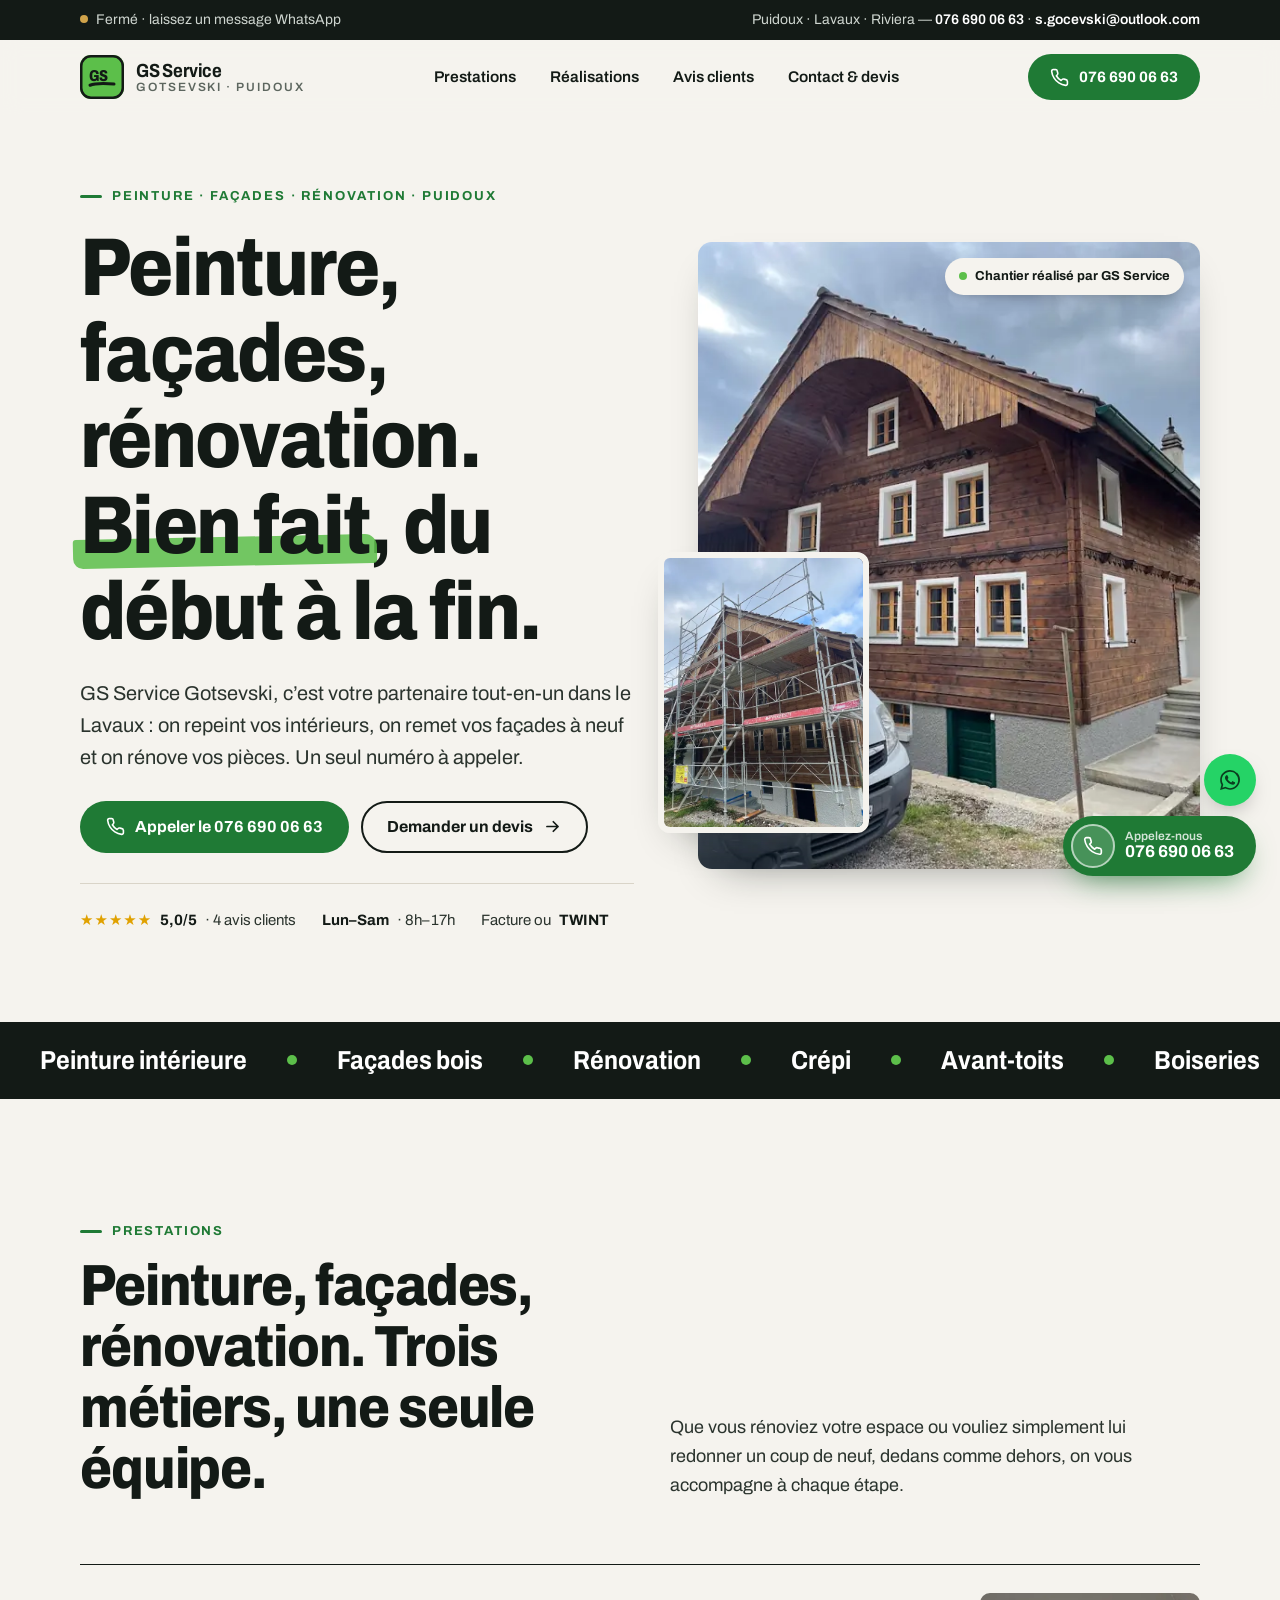
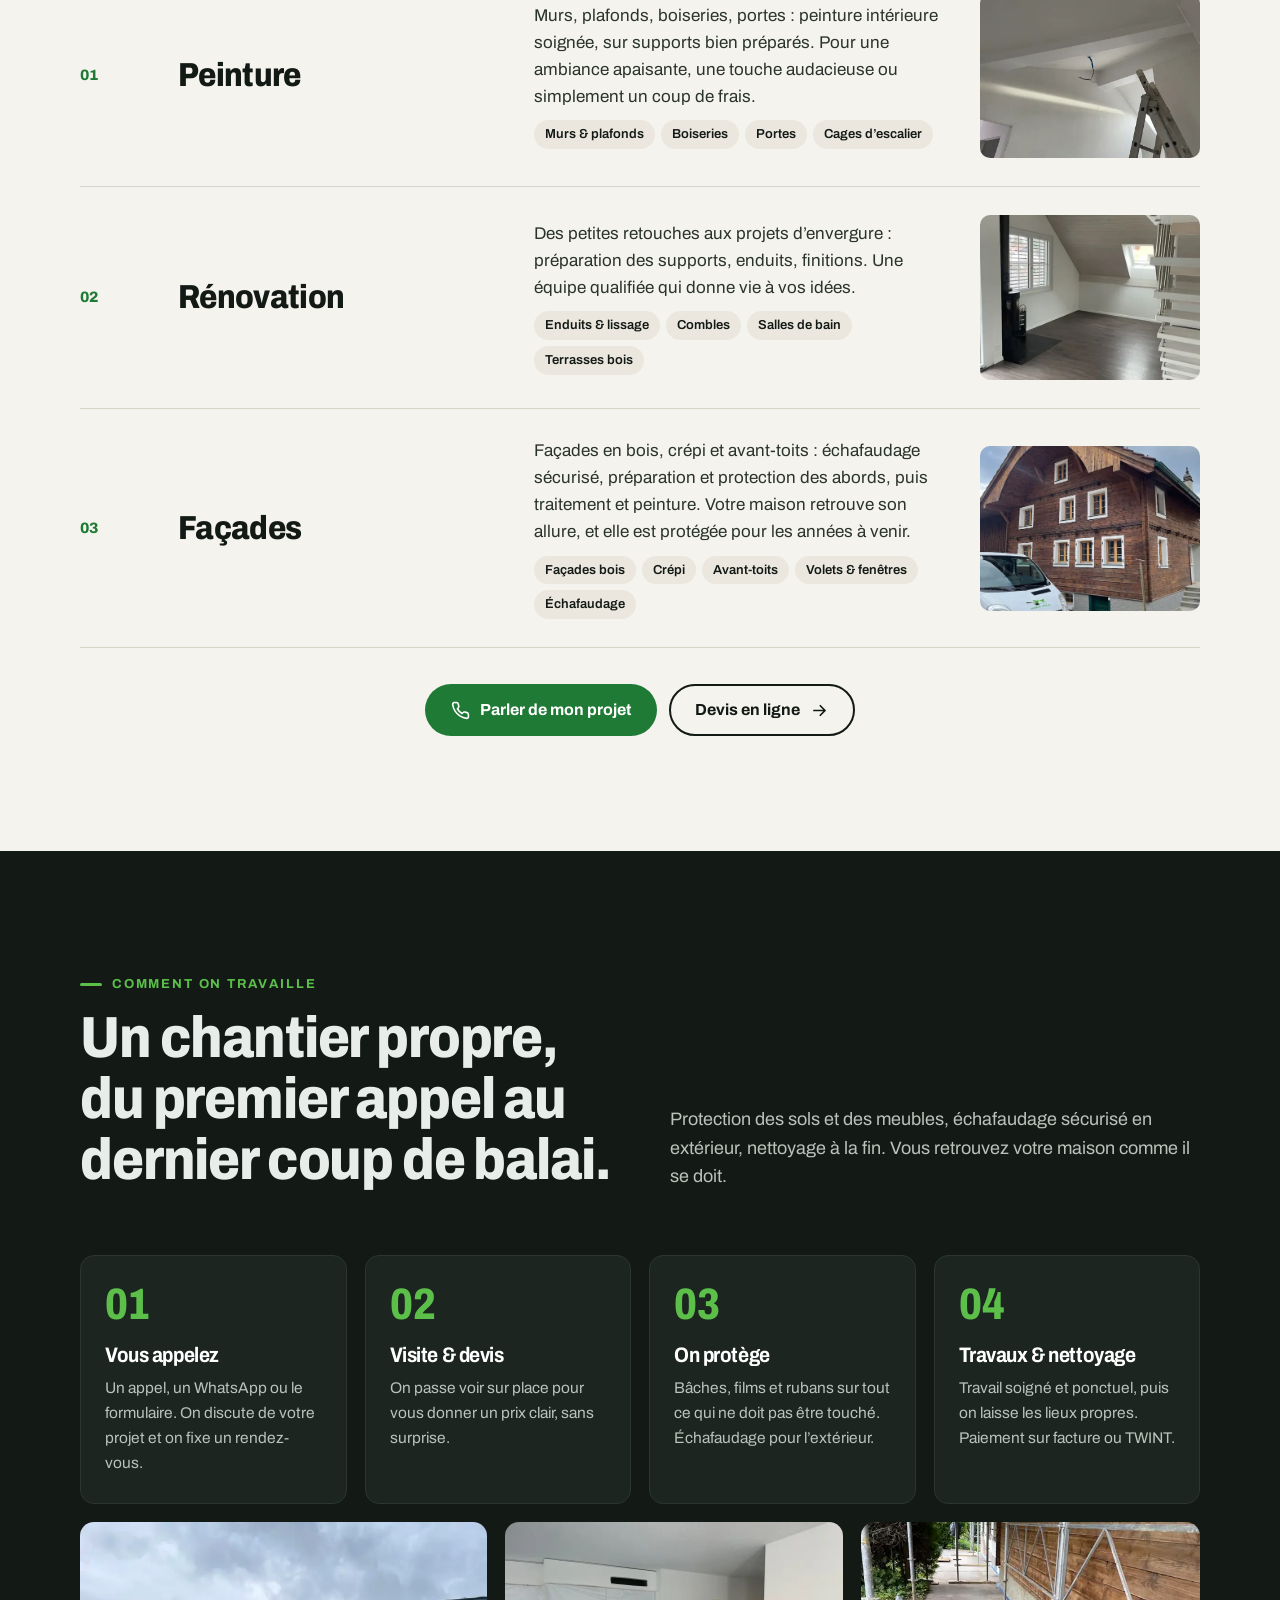
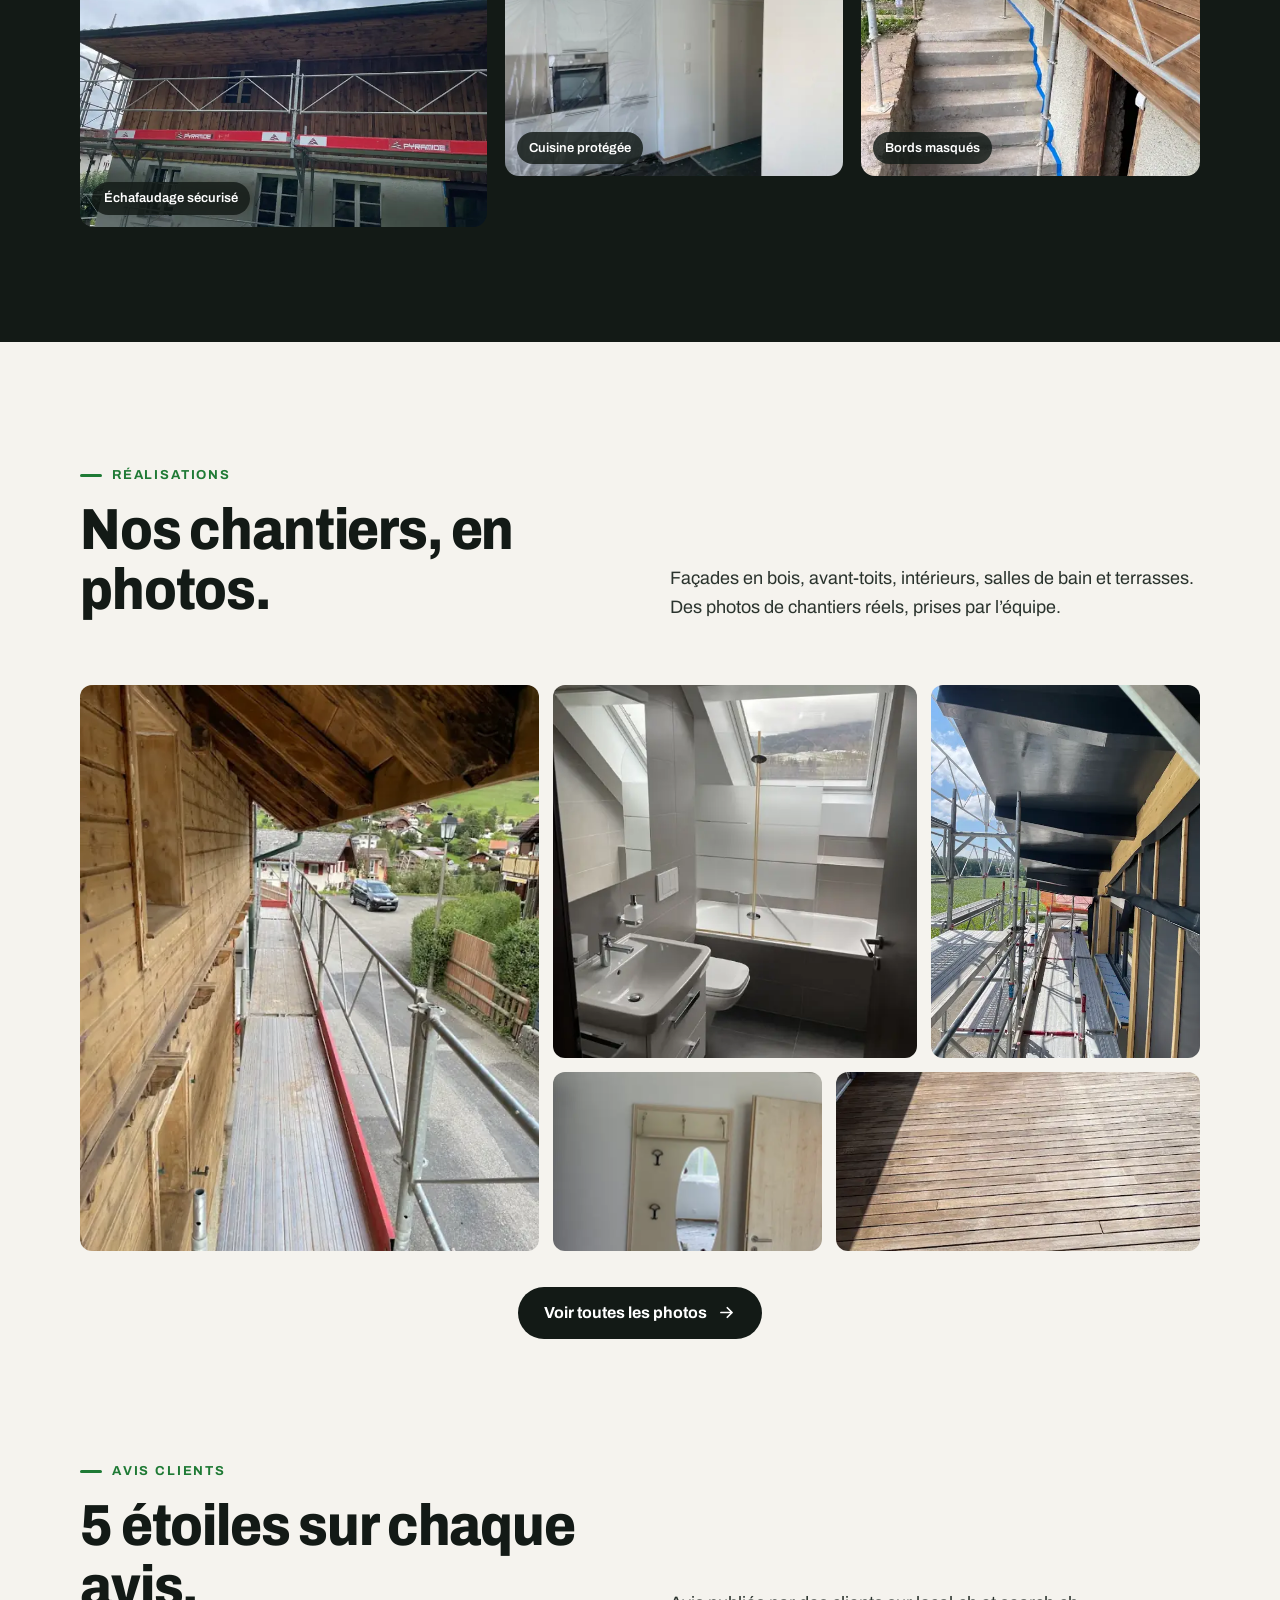
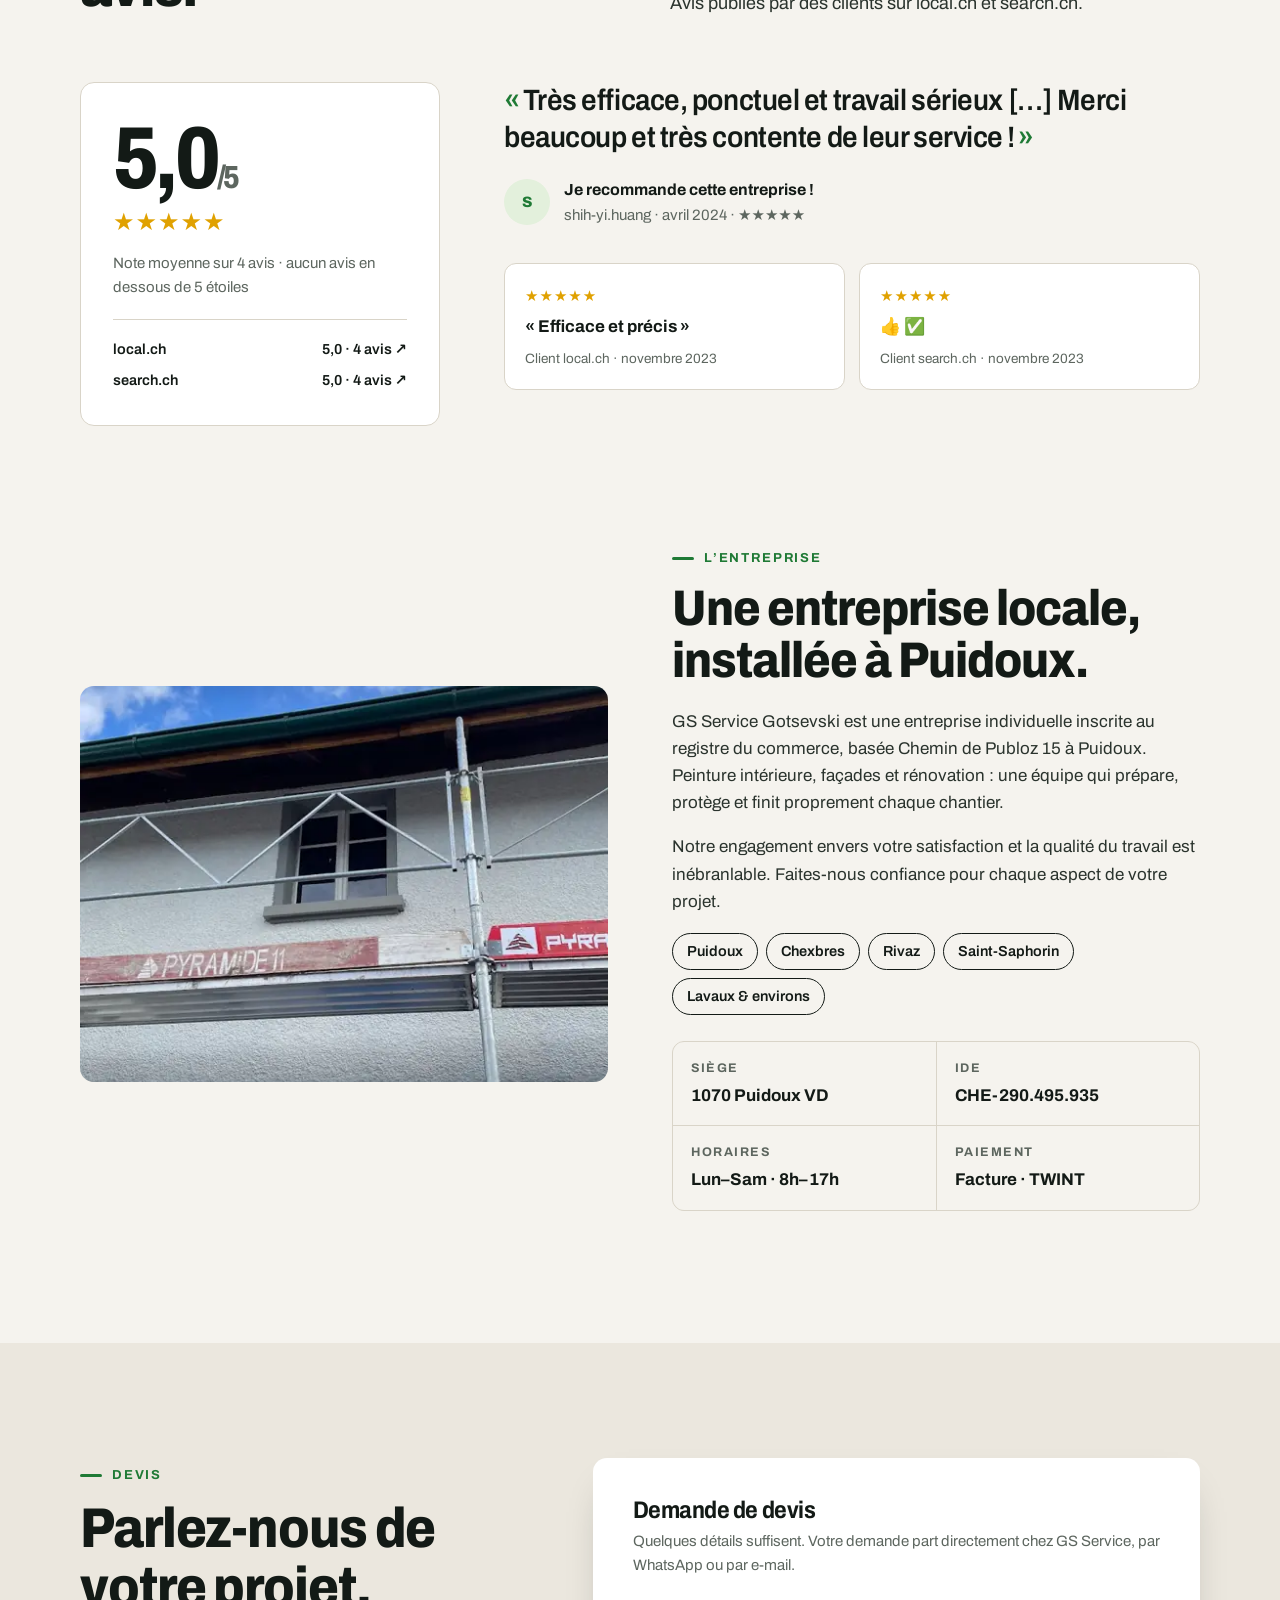
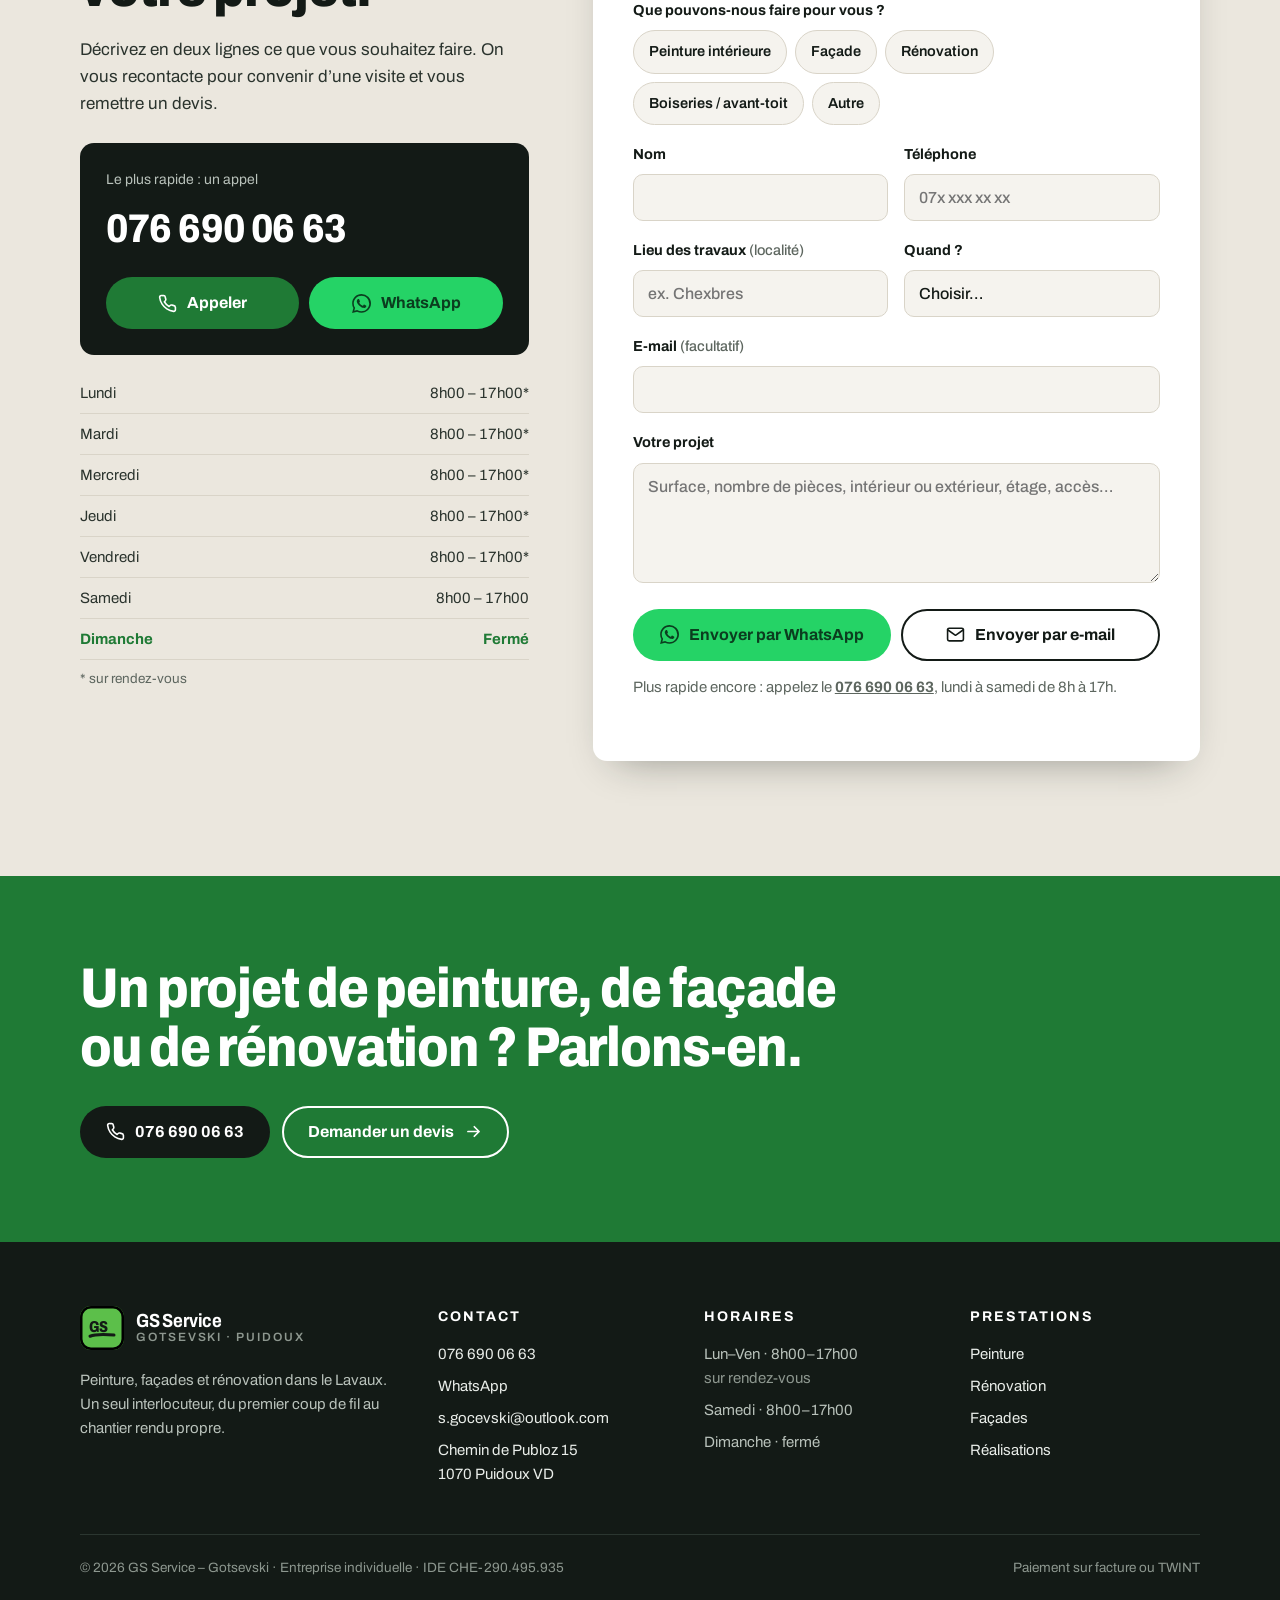
==== index.html @ 51088df2 "Logo: green tile with black border Co-Authored-By: Claude Opus 5.5 <noreply@anthropic.com>" ====
<!doctype html>
<html lang="fr-CH">
<head>
<meta charset="utf-8">
<meta name="viewport" content="width=device-width, initial-scale=1, viewport-fit=cover">
<title>GS Service – Gotsevski | Peintre, façades & rénovation à Puidoux</title>
<meta name="description" content="Peintre et entreprise de rénovation à Puidoux (Lavaux, VD). Peinture intérieure, façades et rénovation. 5,0/5 sur 4 avis. Appelez le 076 690 06 63.">
<link rel="canonical" href="https://welcometothenextlevel.github.io/GS-Service/">
<meta name="theme-color" content="#131a16">
<meta property="og:type" content="website">
<meta property="og:locale" content="fr_CH">
<meta property="og:title" content="GS Service – Gotsevski | Peintre, façades & rénovation à Puidoux">
<meta property="og:description" content="Peintre et entreprise de rénovation à Puidoux (Lavaux, VD). Peinture intérieure, façades et rénovation. 5,0/5 sur 4 avis. Appelez le 076 690 06 63.">
<meta property="og:url" content="https://welcometothenextlevel.github.io/GS-Service/">
<meta property="og:image" content="https://welcometothenextlevel.github.io/GS-Service/img/og.jpg">
<link rel="icon" href="favicon.svg" type="image/svg+xml">
<link rel="preconnect" href="https://fonts.googleapis.com">
<link rel="preconnect" href="https://fonts.gstatic.com" crossorigin>
<link href="https://fonts.googleapis.com/css2?family=Archivo:wdth,wght@62..125,400..800&display=swap" rel="stylesheet">
<link rel="stylesheet" href="css/style.css?v=4">
<script type="application/ld+json">
{"@context":"https://schema.org","@type":"HousePainter","name":"GS Service - Gotsevski",
"description":"Peinture, façades et rénovation à Puidoux et dans le Lavaux.",
"url":"https://welcometothenextlevel.github.io/GS-Service/","telephone":"+41 76 690 06 63","email":"s.gocevski@outlook.com","image":"https://welcometothenextlevel.github.io/GS-Service/img/chalet-fini.webp",
"address":{"@type":"PostalAddress","streetAddress":"Chemin de Publoz 15","postalCode":"1070","addressLocality":"Puidoux","addressRegion":"VD","addressCountry":"CH"},
"geo":{"@type":"GeoCoordinates","latitude":46.4907,"longitude":6.7631},
"areaServed":["Puidoux","Chexbres","Rivaz","Saint-Saphorin","Lavaux"],
"paymentAccepted":"Facture, TWINT",
"openingHoursSpecification":[{"@type":"OpeningHoursSpecification","dayOfWeek":["Monday","Tuesday","Wednesday","Thursday","Friday","Saturday"],"opens":"08:00","closes":"17:00"}]}
</script>
</head>
<body>
<div class="topbar"><div class="wrap">
  <div><span class="open-dot"></span><span data-status>Lun–Sam · 8h00–17h00</span></div>
  <div class="tb-right">Puidoux · Lavaux · Riviera — <a href="tel:+41766900663">076 690 06 63</a> · <a href="mailto:s.gocevski@outlook.com">s.gocevski@outlook.com</a></div>
</div></div>
<header class="header"><div class="wrap">
  <a class="logo" href="./" aria-label="GS Service – Gotsevski, accueil"><span class="logo-mark"><svg viewBox="0 0 40 40" aria-hidden="true"><text x="3" y="25" font-family="Archivo,sans-serif" font-weight="800" font-size="21" fill="#131a16" style="font-stretch:80%">GS</text><path d="M4 31c6-2.4 14-3 32-1.6" stroke="#131a16" stroke-width="4" stroke-linecap="round" fill="none"/></svg></span><span class="logo-text"><b>GS Service</b><span>Gotsevski · Puidoux</span></span></a>
  <nav class="nav" id="nav" aria-label="Navigation principale">
    <a href="./#services">Prestations</a>
    <a href="realisations">Réalisations</a>
    <a href="./#avis">Avis clients</a>
    <a href="contact">Contact & devis</a>
  </nav>
  <div class="header-cta">
    <a class="btn btn-green" href="tel:+41766900663" aria-label="Appeler le 076 690 06 63"><svg viewBox="0 0 24 24" fill="none" stroke="currentColor" stroke-width="2" stroke-linecap="round" stroke-linejoin="round" aria-hidden="true"><path d="M22 16.9v3a2 2 0 0 1-2.2 2 19.8 19.8 0 0 1-8.6-3.1 19.5 19.5 0 0 1-6-6A19.8 19.8 0 0 1 2.1 4.2 2 2 0 0 1 4.1 2h3a2 2 0 0 1 2 1.7c.1.9.4 1.8.7 2.7a2 2 0 0 1-.5 2.1L8 9.8a16 16 0 0 0 6 6l1.3-1.3a2 2 0 0 1 2.1-.5c.9.3 1.8.6 2.7.7a2 2 0 0 1 1.7 2z"/></svg><span class="lbl">076 690 06 63</span></a>
    <button class="burger" aria-label="Menu" aria-expanded="false" aria-controls="nav"><svg viewBox="0 0 24 24" fill="none" stroke="currentColor" stroke-width="2" stroke-linecap="round" aria-hidden="true"><path d="M4 7h16M4 12h16M4 17h16"/></svg></button>
  </div>
</div></header>
<main>
<section class="hero"><div class="wrap hero-grid">
  <div>
    <span class="eyebrow">Peinture · Façades · Rénovation · Puidoux</span>
    <h1>Peinture, façades, rénovation. <span class="stroke">Bien fait</span>, du début à la fin.</h1>
    <p class="lead">GS Service Gotsevski, c’est votre partenaire tout-en-un dans le Lavaux : on repeint vos intérieurs, on remet vos façades à neuf et on rénove vos pièces. Un seul numéro à appeler.</p>
    <div class="hero-actions">
      <a class="btn btn-green" href="tel:+41766900663"><svg viewBox="0 0 24 24" fill="none" stroke="currentColor" stroke-width="2" stroke-linecap="round" stroke-linejoin="round" aria-hidden="true"><path d="M22 16.9v3a2 2 0 0 1-2.2 2 19.8 19.8 0 0 1-8.6-3.1 19.5 19.5 0 0 1-6-6A19.8 19.8 0 0 1 2.1 4.2 2 2 0 0 1 4.1 2h3a2 2 0 0 1 2 1.7c.1.9.4 1.8.7 2.7a2 2 0 0 1-.5 2.1L8 9.8a16 16 0 0 0 6 6l1.3-1.3a2 2 0 0 1 2.1-.5c.9.3 1.8.6 2.7.7a2 2 0 0 1 1.7 2z"/></svg> Appeler le 076 690 06 63</a>
      <a class="btn btn-line" href="#devis">Demander un devis <svg viewBox="0 0 24 24" fill="none" stroke="currentColor" stroke-width="2.2" stroke-linecap="round" stroke-linejoin="round" aria-hidden="true"><path d="M5 12h14M13 6l6 6-6 6"/></svg></a>
    </div>
    <div class="proof">
      <div><span class="stars">★★★★★</span> <strong>5,0/5</strong> · 4 avis clients</div>
      <div><strong>Lun–Sam</strong> · 8h–17h</div>
      <div>Facture ou <strong>TWINT</strong></div>
    </div>
  </div>
  <div class="hero-media">
    <div class="main"><img src="img/chalet-fini.webp" srcset="img/chalet-fini-sm.webp 720w, img/chalet-fini.webp 1400w" sizes="(max-width:900px) 100vw, 45vw" alt="Chalet en bois après travaux, avec le véhicule GS Service devant" fetchpriority="high" decoding="async"></div>
    <div class="inset"><img src="img/chalet-echafaudage.webp" srcset="img/chalet-echafaudage-sm.webp 720w, img/chalet-echafaudage.webp 1400w" sizes="20vw" alt="Le même chalet sous échafaudage pendant les travaux" loading="lazy" decoding="async"></div>
    <span class="tag"><i></i>Chantier réalisé par GS Service</span>
  </div>
</div></section>

<div class="ticker" aria-hidden="true"><div class="ticker-track"><span>Peinture intérieure</span><span>Façades bois</span><span>Rénovation</span><span>Crépi</span><span>Avant-toits</span><span>Boiseries</span><span>Plafonds</span><span>Salles de bain</span><span>Peinture intérieure</span><span>Façades bois</span><span>Rénovation</span><span>Crépi</span><span>Avant-toits</span><span>Boiseries</span><span>Plafonds</span><span>Salles de bain</span></div></div>

<section class="section" id="services"><div class="wrap">
  <div class="section-head">
    <div><span class="eyebrow">Prestations</span><h2>Peinture, façades, rénovation. Trois métiers, une seule équipe.</h2></div>
    <p>Que vous rénoviez votre espace ou vouliez simplement lui redonner un coup de neuf, dedans comme dehors, on vous accompagne à chaque étape.</p>
  </div>
  <div class="svc-list">
<article class="svc rv">
  <span class="svc-num">01</span>
  <h3>Peinture</h3>
  <div class="svc-desc"><p>Murs, plafonds, boiseries, portes : peinture intérieure soignée, sur supports bien préparés. Pour une ambiance apaisante, une touche audacieuse ou simplement un coup de frais.</p><ul><li>Murs & plafonds</li><li>Boiseries</li><li>Portes</li><li>Cages d’escalier</li></ul></div>
  <div class="svc-img"><img src="img/plafond-peinture.webp" srcset="img/plafond-peinture-sm.webp 720w, img/plafond-peinture.webp 1400w" sizes="(max-width:600px) 100vw, 220px" alt="Plafond et poutres repeints en blanc" loading="lazy" decoding="async"></div>
</article>
<article class="svc rv">
  <span class="svc-num">02</span>
  <h3>Rénovation</h3>
  <div class="svc-desc"><p>Des petites retouches aux projets d’envergure : préparation des supports, enduits, finitions. Une équipe qualifiée qui donne vie à vos idées.</p><ul><li>Enduits & lissage</li><li>Combles</li><li>Salles de bain</li><li>Terrasses bois</li></ul></div>
  <div class="svc-img"><img src="img/combles-renoves.webp" srcset="img/combles-renoves-sm.webp 720w, img/combles-renoves.webp 1400w" sizes="(max-width:600px) 100vw, 220px" alt="Combles rénovés avec parquet et murs blancs" loading="lazy" decoding="async"></div>
</article>
<article class="svc rv">
  <span class="svc-num">03</span>
  <h3>Façades</h3>
  <div class="svc-desc"><p>Façades en bois, crépi et avant-toits : échafaudage sécurisé, préparation et protection des abords, puis traitement et peinture. Votre maison retrouve son allure, et elle est protégée pour les années à venir.</p><ul><li>Façades bois</li><li>Crépi</li><li>Avant-toits</li><li>Volets & fenêtres</li><li>Échafaudage</li></ul></div>
  <div class="svc-img"><img src="img/chalet-fini.webp" srcset="img/chalet-fini-sm.webp 720w, img/chalet-fini.webp 1400w" sizes="(max-width:600px) 100vw, 220px" alt="Chalet en bois après travaux de façade, avec le véhicule GS Service" loading="lazy" decoding="async"></div>
</article>
  </div>
  <div class="center-cta"><a class="btn btn-green" href="tel:+41766900663"><svg viewBox="0 0 24 24" fill="none" stroke="currentColor" stroke-width="2" stroke-linecap="round" stroke-linejoin="round" aria-hidden="true"><path d="M22 16.9v3a2 2 0 0 1-2.2 2 19.8 19.8 0 0 1-8.6-3.1 19.5 19.5 0 0 1-6-6A19.8 19.8 0 0 1 2.1 4.2 2 2 0 0 1 4.1 2h3a2 2 0 0 1 2 1.7c.1.9.4 1.8.7 2.7a2 2 0 0 1-.5 2.1L8 9.8a16 16 0 0 0 6 6l1.3-1.3a2 2 0 0 1 2.1-.5c.9.3 1.8.6 2.7.7a2 2 0 0 1 1.7 2z"/></svg> Parler de mon projet</a><a class="btn btn-line" href="#devis">Devis en ligne <svg viewBox="0 0 24 24" fill="none" stroke="currentColor" stroke-width="2.2" stroke-linecap="round" stroke-linejoin="round" aria-hidden="true"><path d="M5 12h14M13 6l6 6-6 6"/></svg></a></div>
</div></section>

<section class="section on-dark" id="methode"><div class="wrap">
  <div class="section-head">
    <div><span class="eyebrow">Comment on travaille</span><h2>Un chantier propre, du premier appel au dernier coup de balai.</h2></div>
    <p>Protection des sols et des meubles, échafaudage sécurisé en extérieur, nettoyage à la fin. Vous retrouvez votre maison comme il se doit.</p>
  </div>
  <div class="steps">
    <div class="step rv"><b>01</b><h3>Vous appelez</h3><p>Un appel, un WhatsApp ou le formulaire. On discute de votre projet et on fixe un rendez-vous.</p></div>
    <div class="step rv"><b>02</b><h3>Visite & devis</h3><p>On passe voir sur place pour vous donner un prix clair, sans surprise.</p></div>
    <div class="step rv"><b>03</b><h3>On protège</h3><p>Bâches, films et rubans sur tout ce qui ne doit pas être touché. Échafaudage pour l’extérieur.</p></div>
    <div class="step rv"><b>04</b><h3>Travaux & nettoyage</h3><p>Travail soigné et ponctuel, puis on laisse les lieux propres. Paiement sur facture ou TWINT.</p></div>
  </div>
  <div class="process-photo">
    <figure class="rv"><img src="img/facade-bois-echafaudage.webp" srcset="img/facade-bois-echafaudage-sm.webp 720w, img/facade-bois-echafaudage.webp 1400w" sizes="(max-width:760px) 100vw, 40vw" alt="Échafaudage monté contre une façade en bois" loading="lazy" decoding="async"><figcaption>Échafaudage sécurisé</figcaption></figure>
    <figure class="rv"><img src="img/cuisine-protection.webp" srcset="img/cuisine-protection-sm.webp 720w, img/cuisine-protection.webp 1400w" sizes="(max-width:760px) 50vw, 30vw" alt="Cuisine protégée par des films plastique pendant les travaux" loading="lazy" decoding="async"><figcaption>Cuisine protégée</figcaption></figure>
    <figure class="rv"><img src="img/facade-escalier-protection.webp" srcset="img/facade-escalier-protection-sm.webp 720w, img/facade-escalier-protection.webp 1400w" sizes="(max-width:760px) 50vw, 30vw" alt="Escalier et soubassement protégés au ruban avant peinture" loading="lazy" decoding="async"><figcaption>Bords masqués</figcaption></figure>
  </div>
</div></section>

<section class="section" id="realisations"><div class="wrap">
  <div class="section-head">
    <div><span class="eyebrow">Réalisations</span><h2>Nos chantiers, en photos.</h2></div>
    <p>Façades en bois, avant-toits, intérieurs, salles de bain et terrasses. Des photos de chantiers réels, prises par l’équipe.</p>
  </div>
  <div class="mosaic" data-lb>
    <a class="m1 rv" href="img/facade-bois-passerelle-2.webp" data-caption="Façade en bois – travaux depuis l’échafaudage"><img src="img/facade-bois-passerelle-2.webp" srcset="img/facade-bois-passerelle-2-sm.webp 720w, img/facade-bois-passerelle-2.webp 1400w" sizes="(max-width:760px) 100vw, 42vw" alt="Façade en bois vue depuis l’échafaudage, vue sur le village" loading="lazy" decoding="async"><span>Façade bois</span></a>
    <a class="m2 rv" href="img/salle-de-bain.webp" data-caption="Salle de bain sous les combles"><img src="img/salle-de-bain.webp" srcset="img/salle-de-bain-sm.webp 720w, img/salle-de-bain.webp 1400w" sizes="(max-width:760px) 50vw, 33vw" alt="Salle de bain rénovée sous velux" loading="lazy" decoding="async"><span>Salle de bain</span></a>
    <a class="m3 rv" href="img/avant-toit-noir.webp" data-caption="Avant-toit repeint en noir"><img src="img/avant-toit-noir.webp" srcset="img/avant-toit-noir-sm.webp 720w, img/avant-toit-noir.webp 1400w" sizes="(max-width:760px) 50vw, 25vw" alt="Avant-toit repeint en noir, vu depuis l’échafaudage" loading="lazy" decoding="async"><span>Avant-toit</span></a>
    <a class="m4 rv" href="img/porte-repeinte.webp" data-caption="Porte repeinte"><img src="img/porte-repeinte.webp" srcset="img/porte-repeinte-sm.webp 720w, img/porte-repeinte.webp 1400w" sizes="(max-width:760px) 50vw, 25vw" alt="Porte ancienne avec hublot repeinte" loading="lazy" decoding="async"><span>Portes</span></a>
    <a class="m5 rv" href="img/terrasse-bois-2.webp" data-caption="Terrasse en bois nettoyée"><img src="img/terrasse-bois-2.webp" srcset="img/terrasse-bois-2-sm.webp 720w, img/terrasse-bois-2.webp 1400w" sizes="(max-width:760px) 50vw, 33vw" alt="Terrasse en bois" loading="lazy" decoding="async"><span>Terrasse</span></a>
  </div>
  <div class="center-cta"><a class="btn btn-ink" href="realisations">Voir toutes les photos <svg viewBox="0 0 24 24" fill="none" stroke="currentColor" stroke-width="2.2" stroke-linecap="round" stroke-linejoin="round" aria-hidden="true"><path d="M5 12h14M13 6l6 6-6 6"/></svg></a></div>
</div></section>

<section class="section" id="avis" style="padding-top:0"><div class="wrap">
  <div class="section-head">
    <div><span class="eyebrow">Avis clients</span><h2>5 étoiles sur chaque avis.</h2></div>
    <p>Avis publiés par des clients sur local.ch et search.ch.</p>
  </div>
  <div class="reviews">
    <div class="score rv">
      <div class="big">5,0<small>/5</small></div>
      <div class="stars">★★★★★</div>
      <p>Note moyenne sur 4 avis · aucun avis en dessous de 5 étoiles</p>
      <div class="src">
        <a href="https://www.local.ch/en/d/puidoux/1070/painting/gs-service-gotsevski-khm1VBmaaDtW8iqlW9epsw" target="_blank" rel="noopener">local.ch <span>5,0 · 4 avis ↗</span></a>
        <a href="https://search.ch/tel/puidoux/chemin-de-publoz-15/gs-service-gotsevski" target="_blank" rel="noopener">search.ch <span>5,0 · 4 avis ↗</span></a>
      </div>
    </div>
    <div>
      <figure class="quote rv">
        <blockquote>Très efficace, ponctuel et travail sérieux […] Merci beaucoup et très contente de leur service !</blockquote>
        <figcaption><span class="avatar">S</span><span><b>Je recommande cette entreprise !</b>shih-yi.huang · avril 2024 · ★★★★★</span></figcaption>
      </figure>
      <div class="mini-reviews">
        <div class="mini rv"><span class="stars">★★★★★</span><b>« Efficace et précis »</b><span>Client local.ch · novembre 2023</span></div>
        <div class="mini rv"><span class="stars">★★★★★</span><b>👍 ✅</b><span>Client search.ch · novembre 2023</span></div>
      </div>
    </div>
  </div>
</div></section>

<section class="section" style="padding-top:0"><div class="wrap about">
  <div class="about-img rv"><img src="img/facade-crepi.webp" srcset="img/facade-crepi-sm.webp 720w, img/facade-crepi.webp 1400w" sizes="(max-width:860px) 100vw, 50vw" alt="Façade crépie avec échafaudage et volets" loading="lazy" decoding="async"></div>
  <div class="rv">
    <span class="eyebrow">L’entreprise</span>
    <h2>Une entreprise locale, installée à Puidoux.</h2>
    <p>GS Service Gotsevski est une entreprise individuelle inscrite au registre du commerce, basée Chemin de Publoz 15 à Puidoux. Peinture intérieure, façades et rénovation : une équipe qui prépare, protège et finit proprement chaque chantier.</p>
    <p>Notre engagement envers votre satisfaction et la qualité du travail est inébranlable. Faites-nous confiance pour chaque aspect de votre projet.</p>
    <div class="towns"><span>Puidoux</span><span>Chexbres</span><span>Rivaz</span><span>Saint-Saphorin</span><span>Lavaux & environs</span></div>
    <dl class="facts">
      <div><dt>Siège</dt><dd>1070 Puidoux VD</dd></div>
      <div><dt>IDE</dt><dd>CHE-290.495.935</dd></div>
      <div><dt>Horaires</dt><dd>Lun–Sam · 8h–17h</dd></div>
      <div><dt>Paiement</dt><dd>Facture · TWINT</dd></div>
    </dl>
  </div>
</div></section>

<section class="section quote-sec" id="contact"><div class="wrap qgrid">
  <div class="qside rv">
    <span class="eyebrow">Devis</span>
    <h2>Parlez-nous de votre projet.</h2>
    <p>Décrivez en deux lignes ce que vous souhaitez faire. On vous recontacte pour convenir d’une visite et vous remettre un devis.</p>
    <div class="call-card">
      <small>Le plus rapide : un appel</small>
      <a class="num" href="tel:+41766900663">076 690 06 63</a>
      <div class="row">
        <a class="btn btn-green" href="tel:+41766900663"><svg viewBox="0 0 24 24" fill="none" stroke="currentColor" stroke-width="2" stroke-linecap="round" stroke-linejoin="round" aria-hidden="true"><path d="M22 16.9v3a2 2 0 0 1-2.2 2 19.8 19.8 0 0 1-8.6-3.1 19.5 19.5 0 0 1-6-6A19.8 19.8 0 0 1 2.1 4.2 2 2 0 0 1 4.1 2h3a2 2 0 0 1 2 1.7c.1.9.4 1.8.7 2.7a2 2 0 0 1-.5 2.1L8 9.8a16 16 0 0 0 6 6l1.3-1.3a2 2 0 0 1 2.1-.5c.9.3 1.8.6 2.7.7a2 2 0 0 1 1.7 2z"/></svg> Appeler</a>
        <a class="btn btn-wa" href="https://wa.me/41766900663" target="_blank" rel="noopener"><svg viewBox="0 0 24 24" fill="currentColor" aria-hidden="true"><path d="M17.5 14.4c-.3-.1-1.8-.9-2-1-.3-.1-.5-.1-.7.1-.2.3-.8 1-.9 1.2-.2.2-.3.2-.6.1-.3-.1-1.3-.5-2.4-1.5-.9-.8-1.5-1.8-1.7-2.1-.2-.3 0-.5.1-.6l.4-.5c.2-.2.2-.3.3-.5.1-.2 0-.4 0-.5l-.9-2.2c-.2-.6-.5-.5-.7-.5h-.6c-.2 0-.5.1-.8.4-.3.3-1 1-1 2.5s1.1 2.9 1.2 3.1c.1.2 2.1 3.2 5.1 4.5.7.3 1.3.5 1.7.6.7.2 1.4.2 1.9.1.6-.1 1.8-.7 2-1.4.2-.7.2-1.3.2-1.4-.1-.2-.3-.3-.6-.4zM12 21.8c-1.8 0-3.5-.5-5-1.4l-.4-.2-3.7 1 1-3.6-.2-.4a9.8 9.8 0 0 1-1.5-5.2c0-5.4 4.4-9.8 9.8-9.8 2.6 0 5.1 1 6.9 2.9a9.7 9.7 0 0 1 2.9 6.9c0 5.4-4.4 9.8-9.8 9.8zm8.4-18.2A11.8 11.8 0 0 0 12 0C5.5 0 .2 5.3.2 11.9c0 2.1.5 4.1 1.6 5.9L.1 24l6.3-1.7c1.7.9 3.7 1.4 5.7 1.4 6.5 0 11.9-5.3 11.9-11.9 0-3.2-1.2-6.2-3.5-8.4z"/></svg> WhatsApp</a>
      </div>
    </div>
    <div class="hours"><table>
  <tr data-day="1"><td>Lundi</td><td>8h00 – 17h00*</td></tr>
  <tr data-day="2"><td>Mardi</td><td>8h00 – 17h00*</td></tr>
  <tr data-day="3"><td>Mercredi</td><td>8h00 – 17h00*</td></tr>
  <tr data-day="4"><td>Jeudi</td><td>8h00 – 17h00*</td></tr>
  <tr data-day="5"><td>Vendredi</td><td>8h00 – 17h00*</td></tr>
  <tr data-day="6"><td>Samedi</td><td>8h00 – 17h00</td></tr>
  <tr data-day="0"><td>Dimanche</td><td>Fermé</td></tr>
</table><p class="note">* sur rendez-vous</p></div>
  </div>
  <div class="rv"><form class="form" id="devis" novalidate>
  <h3>Demande de devis</h3>
  <p>Quelques détails suffisent. Votre demande part directement chez GS Service, par WhatsApp ou par e-mail.</p>
  <p class="form-error" role="alert">Merci d’indiquer votre nom et votre numéro de téléphone.</p>
  <fieldset class="field"><legend>Que pouvons-nous faire pour vous ?</legend><div class="chips">
<label><input type="checkbox" name="service" value="Peinture intérieure"><span>Peinture intérieure</span></label>
<label><input type="checkbox" name="service" value="Façade"><span>Façade</span></label>
<label><input type="checkbox" name="service" value="Rénovation"><span>Rénovation</span></label>
<label><input type="checkbox" name="service" value="Boiseries / avant-toit"><span>Boiseries / avant-toit</span></label>
<label><input type="checkbox" name="service" value="Autre"><span>Autre</span></label>
  </div></fieldset>
  <div class="row2">
    <div class="field"><label for="f-name">Nom</label><input type="text" id="f-name" name="name" autocomplete="name" required></div>
    <div class="field"><label for="f-tel">Téléphone</label><input type="tel" id="f-tel" name="tel" autocomplete="tel" inputmode="tel" placeholder="07x xxx xx xx" required></div>
  </div>
  <div class="row2">
    <div class="field"><label for="f-lieu">Lieu des travaux <em>(localité)</em></label><input type="text" id="f-lieu" name="lieu" placeholder="ex. Chexbres"></div>
    <div class="field"><label for="f-delai">Quand ?</label><select id="f-delai" name="delai"><option value="">Choisir…</option><option>Dès que possible</option><option>Dans le mois</option><option>Dans 1 à 3 mois</option><option>Pas encore défini</option></select></div>
  </div>
  <div class="field"><label for="f-email">E-mail <em>(facultatif)</em></label><input type="email" id="f-email" name="email" autocomplete="email"></div>
  <div class="field"><label for="f-msg">Votre projet</label><textarea id="f-msg" name="message" placeholder="Surface, nombre de pièces, intérieur ou extérieur, étage, accès…"></textarea></div>
  <div class="form-actions">
    <button class="btn btn-wa" type="submit"><svg viewBox="0 0 24 24" fill="currentColor" aria-hidden="true"><path d="M17.5 14.4c-.3-.1-1.8-.9-2-1-.3-.1-.5-.1-.7.1-.2.3-.8 1-.9 1.2-.2.2-.3.2-.6.1-.3-.1-1.3-.5-2.4-1.5-.9-.8-1.5-1.8-1.7-2.1-.2-.3 0-.5.1-.6l.4-.5c.2-.2.2-.3.3-.5.1-.2 0-.4 0-.5l-.9-2.2c-.2-.6-.5-.5-.7-.5h-.6c-.2 0-.5.1-.8.4-.3.3-1 1-1 2.5s1.1 2.9 1.2 3.1c.1.2 2.1 3.2 5.1 4.5.7.3 1.3.5 1.7.6.7.2 1.4.2 1.9.1.6-.1 1.8-.7 2-1.4.2-.7.2-1.3.2-1.4-.1-.2-.3-.3-.6-.4zM12 21.8c-1.8 0-3.5-.5-5-1.4l-.4-.2-3.7 1 1-3.6-.2-.4a9.8 9.8 0 0 1-1.5-5.2c0-5.4 4.4-9.8 9.8-9.8 2.6 0 5.1 1 6.9 2.9a9.7 9.7 0 0 1 2.9 6.9c0 5.4-4.4 9.8-9.8 9.8zm8.4-18.2A11.8 11.8 0 0 0 12 0C5.5 0 .2 5.3.2 11.9c0 2.1.5 4.1 1.6 5.9L.1 24l6.3-1.7c1.7.9 3.7 1.4 5.7 1.4 6.5 0 11.9-5.3 11.9-11.9 0-3.2-1.2-6.2-3.5-8.4z"/></svg> Envoyer par WhatsApp</button>
    <button class="btn btn-line" type="button" data-mail><svg viewBox="0 0 24 24" fill="none" stroke="currentColor" stroke-width="2" stroke-linecap="round" stroke-linejoin="round" aria-hidden="true"><rect x="2" y="4" width="20" height="16" rx="2"/><path d="m22 6-10 7L2 6"/></svg> Envoyer par e-mail</button>
  </div>
  <p class="form-note">Plus rapide encore : appelez le <a href="tel:+41766900663"><b>076 690 06 63</b></a>, lundi à samedi de 8h à 17h.</p>
</form></div>
</div></section>
</main>
<section class="band"><div class="wrap">
  <h2>Un projet de peinture, de façade ou de rénovation ? Parlons-en.</h2>
  <div class="acts">
    <a class="btn btn-ink" href="tel:+41766900663"><svg viewBox="0 0 24 24" fill="none" stroke="currentColor" stroke-width="2" stroke-linecap="round" stroke-linejoin="round" aria-hidden="true"><path d="M22 16.9v3a2 2 0 0 1-2.2 2 19.8 19.8 0 0 1-8.6-3.1 19.5 19.5 0 0 1-6-6A19.8 19.8 0 0 1 2.1 4.2 2 2 0 0 1 4.1 2h3a2 2 0 0 1 2 1.7c.1.9.4 1.8.7 2.7a2 2 0 0 1-.5 2.1L8 9.8a16 16 0 0 0 6 6l1.3-1.3a2 2 0 0 1 2.1-.5c.9.3 1.8.6 2.7.7a2 2 0 0 1 1.7 2z"/></svg> 076 690 06 63</a>
    <a class="btn btn-line" href="contact">Demander un devis <svg viewBox="0 0 24 24" fill="none" stroke="currentColor" stroke-width="2.2" stroke-linecap="round" stroke-linejoin="round" aria-hidden="true"><path d="M5 12h14M13 6l6 6-6 6"/></svg></a>
  </div>
</div></section>
<footer class="footer"><div class="wrap">
  <div class="footer-grid">
    <div>
      <a class="logo" href="./"><span class="logo-mark"><svg viewBox="0 0 40 40" aria-hidden="true"><text x="3" y="25" font-family="Archivo,sans-serif" font-weight="800" font-size="21" fill="#131a16" style="font-stretch:80%">GS</text><path d="M4 31c6-2.4 14-3 32-1.6" stroke="#131a16" stroke-width="4" stroke-linecap="round" fill="none"/></svg></span><span class="logo-text"><b style="color:#fff">GS Service</b><span>Gotsevski · Puidoux</span></span></a>
      <p style="margin-top:18px;max-width:22em">Peinture, façades et rénovation dans le Lavaux. Un seul interlocuteur, du premier coup de fil au chantier rendu propre.</p>
    </div>
    <div>
      <h4>Contact</h4>
      <ul>
        <li><a href="tel:+41766900663">076 690 06 63</a></li>
        <li><a href="https://wa.me/41766900663" target="_blank" rel="noopener">WhatsApp</a></li>
        <li><a href="mailto:s.gocevski@outlook.com">s.gocevski@outlook.com</a></li>
        <li><a href="https://www.google.com/maps/search/?api=1&query=Chemin+de+Publoz+15,+1070+Puidoux" target="_blank" rel="noopener">Chemin de Publoz 15<br>1070 Puidoux VD</a></li>
      </ul>
    </div>
    <div>
      <h4>Horaires</h4>
      <ul>
        <li>Lun–Ven · 8h00–17h00<br><span style="color:#8d978f">sur rendez-vous</span></li>
        <li>Samedi · 8h00–17h00</li>
        <li>Dimanche · fermé</li>
      </ul>
    </div>
    <div>
      <h4>Prestations</h4>
      <ul>
        <li><a href="./#services">Peinture</a></li>
        <li><a href="./#services">Rénovation</a></li>
        <li><a href="./#services">Façades</a></li>
        <li><a href="realisations">Réalisations</a></li>
      </ul>
    </div>
  </div>
  <div class="footer-bottom">
    <span>© <span data-year>2026</span> GS Service – Gotsevski · Entreprise individuelle · IDE CHE-290.495.935</span>
    <span>Paiement sur facture ou TWINT</span>
  </div>
</div></footer>
<div class="dock" role="complementary" aria-label="Contact rapide">
  <a class="d-wa" href="https://wa.me/41766900663" target="_blank" rel="noopener" aria-label="Écrire sur WhatsApp"><svg viewBox="0 0 24 24" fill="currentColor" aria-hidden="true"><path d="M17.5 14.4c-.3-.1-1.8-.9-2-1-.3-.1-.5-.1-.7.1-.2.3-.8 1-.9 1.2-.2.2-.3.2-.6.1-.3-.1-1.3-.5-2.4-1.5-.9-.8-1.5-1.8-1.7-2.1-.2-.3 0-.5.1-.6l.4-.5c.2-.2.2-.3.3-.5.1-.2 0-.4 0-.5l-.9-2.2c-.2-.6-.5-.5-.7-.5h-.6c-.2 0-.5.1-.8.4-.3.3-1 1-1 2.5s1.1 2.9 1.2 3.1c.1.2 2.1 3.2 5.1 4.5.7.3 1.3.5 1.7.6.7.2 1.4.2 1.9.1.6-.1 1.8-.7 2-1.4.2-.7.2-1.3.2-1.4-.1-.2-.3-.3-.6-.4zM12 21.8c-1.8 0-3.5-.5-5-1.4l-.4-.2-3.7 1 1-3.6-.2-.4a9.8 9.8 0 0 1-1.5-5.2c0-5.4 4.4-9.8 9.8-9.8 2.6 0 5.1 1 6.9 2.9a9.7 9.7 0 0 1 2.9 6.9c0 5.4-4.4 9.8-9.8 9.8zm8.4-18.2A11.8 11.8 0 0 0 12 0C5.5 0 .2 5.3.2 11.9c0 2.1.5 4.1 1.6 5.9L.1 24l6.3-1.7c1.7.9 3.7 1.4 5.7 1.4 6.5 0 11.9-5.3 11.9-11.9 0-3.2-1.2-6.2-3.5-8.4z"/></svg></a>
  <a class="d-call" href="tel:+41766900663"><span class="ring"><svg viewBox="0 0 24 24" fill="none" stroke="currentColor" stroke-width="2" stroke-linecap="round" stroke-linejoin="round" aria-hidden="true"><path d="M22 16.9v3a2 2 0 0 1-2.2 2 19.8 19.8 0 0 1-8.6-3.1 19.5 19.5 0 0 1-6-6A19.8 19.8 0 0 1 2.1 4.2 2 2 0 0 1 4.1 2h3a2 2 0 0 1 2 1.7c.1.9.4 1.8.7 2.7a2 2 0 0 1-.5 2.1L8 9.8a16 16 0 0 0 6 6l1.3-1.3a2 2 0 0 1 2.1-.5c.9.3 1.8.6 2.7.7a2 2 0 0 1 1.7 2z"/></svg></span><span class="t"><small>Appelez-nous</small>076 690 06 63</span></a>
  <a class="d-quote" href="contact#devis"><svg viewBox="0 0 24 24" fill="none" stroke="currentColor" stroke-width="2" stroke-linecap="round" stroke-linejoin="round" aria-hidden="true"><path d="M14 2H6a2 2 0 0 0-2 2v16a2 2 0 0 0 2 2h12a2 2 0 0 0 2-2V8z"/><path d="M14 2v6h6M8 13h8M8 17h5"/></svg> Devis</a>
</div>
<div class="lb" role="dialog" aria-modal="true" aria-label="Photo agrandie">
  <img alt="">
  <div class="lb-cap"></div>
  <button class="lb-close" aria-label="Fermer"><svg viewBox="0 0 24 24" fill="none" stroke="currentColor" stroke-width="2.2" stroke-linecap="round"><path d="M6 6l12 12M18 6 6 18"/></svg></button>
  <button class="lb-prev" aria-label="Photo précédente"><svg viewBox="0 0 24 24" fill="none" stroke="currentColor" stroke-width="2.2" stroke-linecap="round" stroke-linejoin="round"><path d="m15 18-6-6 6-6"/></svg></button>
  <button class="lb-next" aria-label="Photo suivante"><svg viewBox="0 0 24 24" fill="none" stroke="currentColor" stroke-width="2.2" stroke-linecap="round" stroke-linejoin="round"><path d="m9 18 6-6-6-6"/></svg></button>
</div>
<script src="js/main.js?v=1" defer></script>
</body>
</html>
---- css/style.css ----
/* GS Service – Gotsevski · Puidoux */
:root{
  --ink:#131a16;
  --ink-2:#2a332d;
  --muted:#5d665f;
  --paper:#f5f3ee;
  --paper-2:#ebe7de;
  --line:#d9d4c8;
  --green:#1f7a35;
  --green-bright:#5cbf4a;
  --green-soft:#e3f0dc;
  --white:#fff;
  --radius:14px;
  --wrap:1200px;
  --gutter:clamp(16px,4vw,40px);
  --font:"Archivo",system-ui,-apple-system,"Segoe UI",sans-serif;
  --shadow:0 18px 40px -22px rgba(19,26,22,.45);
}
*,*::before,*::after{box-sizing:border-box}
html{-webkit-text-size-adjust:100%;scroll-behavior:smooth;scroll-padding-top:90px}
body{margin:0;background:var(--paper);color:var(--ink);font-family:var(--font);font-size:17px;line-height:1.6;overflow-x:hidden}
img{max-width:100%;display:block}
a{color:inherit}
h1,h2,h3{font-stretch:88%;letter-spacing:-.02em;line-height:1.05;margin:0}
p{margin:0 0 1em}
.wrap{max-width:var(--wrap);margin:0 auto;padding:0 var(--gutter)}
.sr{position:absolute;width:1px;height:1px;overflow:hidden;clip:rect(0 0 0 0)}
.eyebrow{display:inline-flex;align-items:center;gap:10px;font-size:13px;font-weight:700;letter-spacing:.14em;text-transform:uppercase;color:var(--green)}
.eyebrow::before{content:"";width:22px;height:3px;background:currentColor;border-radius:2px}
.on-dark .eyebrow{color:var(--green-bright)}

/* buttons */
.btn{display:inline-flex;align-items:center;justify-content:center;gap:10px;min-height:52px;padding:0 24px;border-radius:999px;font:700 16px/1 var(--font);text-decoration:none;border:2px solid transparent;cursor:pointer;transition:transform .15s,background .15s,color .15s,border-color .15s;white-space:nowrap}
.btn svg{width:19px;height:19px;flex:none}
.btn:active{transform:scale(.98)}
.btn-green{background:var(--green);color:#fff}
.btn-green:hover{background:#18642b}
.btn-ink{background:var(--ink);color:#fff}
.btn-ink:hover{background:#000}
.btn-line{border-color:var(--ink);color:var(--ink);background:transparent}
.btn-line:hover{background:var(--ink);color:#fff}
.on-dark .btn-line{border-color:rgba(255,255,255,.5);color:#fff}
.on-dark .btn-line:hover{background:#fff;color:var(--ink)}
.btn-wa{background:#25d366;color:#0b3d1f}
.btn-wa:hover{background:#1fbd5a}

/* top bar */
.topbar{background:var(--ink);color:#cfd6d0;font-size:14px}
.topbar .wrap{display:flex;justify-content:space-between;align-items:center;gap:16px;min-height:40px}
.topbar a{color:#fff;text-decoration:none;font-weight:600}
.topbar .open-dot{display:inline-block;width:8px;height:8px;border-radius:50%;background:var(--green-bright);margin-right:8px;vertical-align:1px}
.topbar .open-dot.closed{background:#d0a34a}
@media (max-width:720px){.topbar .tb-right{display:none}.topbar .wrap{justify-content:center}}

/* header */
.header{position:sticky;top:0;z-index:50;background:rgba(245,243,238,.92);backdrop-filter:saturate(1.4) blur(10px);-webkit-backdrop-filter:saturate(1.4) blur(10px);border-bottom:1px solid transparent;transition:border-color .2s}
.header.scrolled{border-bottom-color:var(--line)}
.header .wrap{display:flex;align-items:center;justify-content:space-between;gap:20px;min-height:74px}
.logo{display:flex;align-items:center;gap:12px;text-decoration:none}
.logo-mark{width:44px;height:44px;border-radius:11px;background:var(--green-bright);box-shadow:inset 0 0 0 2.5px var(--ink);display:grid;place-items:center;flex:none}
.logo-mark svg{width:30px;height:30px}
.logo-text{display:flex;flex-direction:column;line-height:1.05}
.logo-text b{font-size:19px;font-stretch:85%;letter-spacing:-.01em}
.logo-text span{font-size:12px;letter-spacing:.16em;text-transform:uppercase;color:var(--muted);font-weight:600}
.nav{display:flex;align-items:center;gap:6px}
.nav a{padding:10px 14px;border-radius:999px;text-decoration:none;font-weight:600;font-size:15.5px}
.nav a:hover{background:var(--paper-2)}
.nav a[aria-current=page]{background:var(--ink);color:#fff}
.header-cta{display:flex;align-items:center;gap:10px}
.header-cta .btn{min-height:46px;padding:0 20px;font-size:15px}
.burger{display:none;width:46px;height:46px;border-radius:50%;border:1.5px solid var(--ink);background:none;align-items:center;justify-content:center;cursor:pointer;color:var(--ink)}
.burger svg{width:22px;height:22px}
@media (max-width:980px){
  .nav{position:fixed;inset:114px 0 auto 0;flex-direction:column;align-items:stretch;background:var(--paper);padding:12px var(--gutter) 24px;border-bottom:1px solid var(--line);box-shadow:var(--shadow);transform:translateY(-12px);opacity:0;pointer-events:none;transition:.2s}
  .nav.open{transform:none;opacity:1;pointer-events:auto}
  .nav a{font-size:20px;padding:14px 8px;border-radius:10px;border-bottom:1px solid var(--line)}
  .nav a[aria-current=page]{background:none;color:var(--green)}
  .burger{display:inline-flex}
  .header-cta .btn-green .lbl{display:none}
  .header-cta .btn-green{width:46px;padding:0}
}
@media (max-width:720px){.nav{inset:74px 0 auto 0}}
@media (max-width:720px){.header.shift .nav{inset:74px 0 auto 0}}

/* hero */
.hero{padding:clamp(28px,5vw,64px) 0 clamp(48px,7vw,96px)}
.hero-grid{display:grid;grid-template-columns:1.05fr .95fr;gap:clamp(28px,5vw,72px);align-items:center}
.hero h1{font-size:clamp(40px,6.4vw,82px);font-weight:800;margin:18px 0 22px}
.hero h1 .stroke{position:relative;white-space:nowrap;z-index:0}
.hero h1 .stroke::after{content:"";position:absolute;left:-.08em;right:-.1em;bottom:.04em;height:.36em;background:var(--green-bright);z-index:-1;border-radius:3px 12px 4px 10px;transform:rotate(-1.2deg);opacity:.85}
.hero .lead{font-size:clamp(17px,1.6vw,20px);color:var(--ink-2);max-width:34em}
.hero-actions{display:flex;flex-wrap:wrap;gap:12px;margin:28px 0 30px}
.proof{display:flex;flex-wrap:wrap;gap:10px 26px;padding-top:24px;border-top:1px solid var(--line);font-size:15px;color:var(--ink-2)}
.proof div{display:flex;align-items:center;gap:8px}
.proof strong{color:var(--ink)}
.stars{color:#e0a100;letter-spacing:1px}
.hero-media{position:relative}
.hero-media .main{border-radius:var(--radius);overflow:hidden;aspect-ratio:4/5;box-shadow:var(--shadow)}
.hero-media .main img{width:100%;height:100%;object-fit:cover}
.hero-media .inset{position:absolute;left:-40px;bottom:36px;width:42%;border-radius:12px;overflow:hidden;border:6px solid var(--paper);box-shadow:var(--shadow);aspect-ratio:3/4}
.hero-media .inset img{width:100%;height:100%;object-fit:cover}
.hero-media .tag{position:absolute;right:16px;top:16px;background:var(--paper);border-radius:999px;padding:8px 14px;font-size:13px;font-weight:700;display:flex;gap:8px;align-items:center;box-shadow:0 6px 16px -8px rgba(0,0,0,.4)}
.hero-media .tag i{width:8px;height:8px;border-radius:50%;background:var(--green-bright)}
@media (max-width:900px){
  .hero-grid{grid-template-columns:1fr}
  .hero-media{order:-1;margin:0 0 4px}
  .hero-media .main{aspect-ratio:5/4}
  .hero-media .inset{display:none}
}
@media (max-width:520px){.hero-actions .btn{flex:1 1 100%}}

/* services strip */
.ticker{background:var(--ink);color:#fff;overflow:hidden;white-space:nowrap;padding:18px 0;font-weight:700;font-stretch:88%;font-size:clamp(18px,2.2vw,26px)}
.ticker-track{display:inline-flex;gap:40px;animation:tick 38s linear infinite;padding-left:40px}
.ticker span{display:inline-flex;align-items:center;gap:40px}
.ticker span::after{content:"";width:10px;height:10px;border-radius:50%;background:var(--green-bright)}
@keyframes tick{to{transform:translateX(-50%)}}
@media (prefers-reduced-motion:reduce){.ticker-track{animation:none}}

/* sections */
.section{padding:clamp(64px,9vw,120px) 0}
.section-head{display:grid;grid-template-columns:1fr 1fr;gap:24px 60px;align-items:end;margin-bottom:clamp(36px,5vw,64px)}
.section-head h2{font-size:clamp(32px,4.6vw,58px);font-weight:800;margin-top:14px}
.section-head p{color:var(--ink-2);font-size:18px;margin:0;max-width:32em}
@media (max-width:820px){.section-head{grid-template-columns:1fr}}
.on-dark{background:var(--ink);color:#e9ede9}
.on-dark .section-head p{color:#b9c2bb}

/* services list */
.svc-list{border-top:1.5px solid var(--ink)}
.svc{display:grid;grid-template-columns:70px 1.1fr 1.4fr 220px;gap:28px;align-items:center;padding:28px 0;border-bottom:1px solid var(--line)}
.svc-num{font-weight:800;font-size:15px;color:var(--green);font-variant-numeric:tabular-nums}
.svc h3{font-size:clamp(24px,2.6vw,34px);font-weight:800}
.svc p{margin:0;color:var(--ink-2)}
.svc ul{list-style:none;padding:0;margin:10px 0 0;display:flex;flex-wrap:wrap;gap:6px}
.svc li{font-size:13px;font-weight:600;background:var(--paper-2);border-radius:999px;padding:4px 11px}
.svc-img{border-radius:10px;overflow:hidden;aspect-ratio:4/3}
.svc-img img{width:100%;height:100%;object-fit:cover;transition:transform .5s}
.svc:hover .svc-img img{transform:scale(1.05)}
@media (max-width:980px){
  .svc{grid-template-columns:50px 1fr 160px;grid-template-areas:"n t i" "n d i";row-gap:8px;align-items:start}
  .svc-num{grid-area:n;padding-top:8px}
  .svc h3{grid-area:t}
  .svc .svc-desc{grid-area:d}
  .svc-img{grid-area:i}
}
@media (max-width:600px){
  .svc{grid-template-columns:1fr;grid-template-areas:"i" "n" "t" "d";gap:10px}
  .svc-img{aspect-ratio:16/9}
  .svc-num{padding:6px 0 0}
}

/* process */
.steps{display:grid;grid-template-columns:repeat(4,1fr);gap:18px;counter-reset:s}
.step{background:#1c2520;border:1px solid #2b3630;border-radius:var(--radius);padding:26px 24px 28px;position:relative}
.step b{display:block;font-size:44px;font-weight:800;color:var(--green-bright);line-height:1;margin-bottom:18px;font-stretch:80%}
.step h3{font-size:21px;margin-bottom:10px;color:#fff}
.step p{margin:0;color:#b9c2bb;font-size:15.5px}
@media (max-width:980px){.steps{grid-template-columns:1fr 1fr}}
@media (max-width:560px){.steps{grid-template-columns:1fr}}
.process-photo{display:grid;grid-template-columns:1.2fr 1fr 1fr;gap:18px;margin-top:18px}
.process-photo figure{margin:0;border-radius:var(--radius);overflow:hidden;position:relative;aspect-ratio:4/3}
.process-photo img{width:100%;height:100%;object-fit:cover}
.process-photo figcaption{position:absolute;left:12px;bottom:12px;background:rgba(19,26,22,.82);color:#fff;font-size:13px;font-weight:600;padding:6px 12px;border-radius:999px}
@media (max-width:760px){.process-photo{grid-template-columns:1fr 1fr}.process-photo figure:first-child{grid-column:1/-1}}

/* project mosaic */
.mosaic{display:grid;grid-template-columns:repeat(12,1fr);grid-auto-rows:clamp(120px,14vw,190px);gap:14px}
.mosaic a{position:relative;border-radius:12px;overflow:hidden;display:block;background:var(--paper-2)}
.mosaic img{width:100%;height:100%;object-fit:cover;transition:transform .6s}
.mosaic a:hover img{transform:scale(1.04)}
.mosaic a span{position:absolute;left:12px;bottom:12px;background:var(--paper);font-size:13px;font-weight:700;padding:6px 12px;border-radius:999px;opacity:0;transform:translateY(6px);transition:.25s}
.mosaic a:hover span,.mosaic a:focus-visible span{opacity:1;transform:none}
.m1{grid-column:span 5;grid-row:span 3}
.m2{grid-column:span 4;grid-row:span 2}
.m3{grid-column:span 3;grid-row:span 2}
.m4{grid-column:span 3;grid-row:span 1}
.m5{grid-column:span 4;grid-row:span 1}
@media (max-width:760px){
  .mosaic{grid-template-columns:1fr 1fr;grid-auto-rows:150px;gap:10px}
  .m1{grid-column:span 2;grid-row:span 2}
  .m2,.m3,.m4,.m5{grid-column:span 1;grid-row:span 1}
  .mosaic a span{opacity:1;transform:none;font-size:12px;left:8px;bottom:8px;padding:4px 9px}
}
.center-cta{display:flex;justify-content:center;gap:12px;flex-wrap:wrap;margin-top:36px}

/* reviews */
.reviews{display:grid;grid-template-columns:360px 1fr;gap:clamp(28px,5vw,70px);align-items:start}
.score{background:var(--white);border-radius:var(--radius);padding:32px;border:1px solid var(--line)}
.score .big{font-size:88px;font-weight:800;line-height:1;font-stretch:80%;letter-spacing:-.04em}
.score .big small{font-size:32px;color:var(--muted)}
.score .stars{font-size:24px}
.score p{color:var(--muted);font-size:15px;margin:10px 0 20px}
.score .src{display:flex;flex-direction:column;gap:8px;font-size:14.5px;border-top:1px solid var(--line);padding-top:18px}
.score .src a{font-weight:600;text-decoration:none;display:flex;justify-content:space-between}
.score .src a:hover{color:var(--green)}
.quote{margin:0;padding:0}
.quote blockquote{margin:0;font-size:clamp(21px,2.3vw,30px);font-weight:600;line-height:1.25;letter-spacing:-.015em;font-stretch:92%}
.quote blockquote::before{content:"«";color:var(--green);margin-right:.1em}
.quote blockquote::after{content:"»";color:var(--green);margin-left:.1em}
.quote figcaption{margin-top:22px;display:flex;align-items:center;gap:14px;font-size:15px;color:var(--muted)}
.quote figcaption b{color:var(--ink);display:block;font-size:16px}
.avatar{width:46px;height:46px;border-radius:50%;background:var(--green-soft);color:var(--green);display:grid;place-items:center;font-weight:800}
.mini-reviews{display:grid;grid-template-columns:1fr 1fr;gap:14px;margin-top:36px}
.mini{background:var(--white);border:1px solid var(--line);border-radius:12px;padding:18px 20px}
.mini .stars{font-size:15px;color:#e0a100}
.mini b{display:block;font-size:17px;margin:4px 0}
.mini span{font-size:13.5px;color:var(--muted)}
@media (max-width:900px){.reviews{grid-template-columns:1fr}}
@media (max-width:520px){.mini-reviews{grid-template-columns:1fr}}

/* area / about */
.about{display:grid;grid-template-columns:1fr 1fr;gap:clamp(28px,5vw,80px);align-items:center}
.about-img{border-radius:var(--radius);overflow:hidden;aspect-ratio:4/3;position:relative}
.about-img img{width:100%;height:100%;object-fit:cover}
.about h2{font-size:clamp(30px,4vw,50px);font-weight:800;margin:14px 0 20px}
.about p{color:var(--ink-2)}
.facts{display:grid;grid-template-columns:1fr 1fr;gap:1px;background:var(--line);border:1px solid var(--line);border-radius:12px;overflow:hidden;margin-top:26px}
.facts div{background:var(--paper);padding:16px 18px}
.facts dt{font-size:12.5px;text-transform:uppercase;letter-spacing:.12em;color:var(--muted);font-weight:700}
.facts dd{margin:4px 0 0;font-weight:700}
.towns{display:flex;flex-wrap:wrap;gap:8px;margin-top:18px}
.towns span{border:1.5px solid var(--ink);border-radius:999px;padding:6px 14px;font-weight:600;font-size:14.5px}
@media (max-width:860px){.about{grid-template-columns:1fr}}

/* quote form */
.quote-sec{background:var(--paper-2)}
.qgrid{display:grid;grid-template-columns:.85fr 1.15fr;gap:clamp(28px,5vw,70px);align-items:start}
.qside h2{font-size:clamp(32px,4.4vw,56px);font-weight:800;margin:14px 0 18px}
.qside p{color:var(--ink-2)}
.call-card{margin-top:26px;background:var(--ink);color:#fff;border-radius:var(--radius);padding:26px}
.call-card small{color:#b9c2bb;font-size:14px;display:block}
.call-card a.num{display:block;font-size:clamp(30px,3.4vw,40px);font-weight:800;text-decoration:none;letter-spacing:-.01em;margin:6px 0 16px;font-stretch:88%}
.call-card .row{display:flex;gap:10px;flex-wrap:wrap}
.call-card .row .btn{flex:1 1 150px}
.hours{margin-top:18px;font-size:15px;color:var(--ink-2)}
.hours table{border-collapse:collapse;width:100%}
.hours td{padding:8px 0;border-bottom:1px solid var(--line)}
.hours td:last-child{text-align:right;font-variant-numeric:tabular-nums}
.hours tr.today td{color:var(--green);font-weight:700}
.hours .note{font-size:13.5px;color:var(--muted);margin-top:8px}
.form{background:var(--white);border-radius:var(--radius);padding:clamp(22px,3.4vw,40px);box-shadow:var(--shadow)}
.form h3{font-size:24px;margin-bottom:6px}
.form > p{color:var(--muted);font-size:15px;margin-bottom:22px}
.field{margin-bottom:18px}
.field label,.field legend{display:block;font-weight:700;font-size:14.5px;margin-bottom:8px;padding:0}
.field label em,.field legend em{font-style:normal;color:var(--muted);font-weight:500}
fieldset.field{border:0;padding:0;margin:0 0 18px;min-width:0}
.row2{display:grid;grid-template-columns:1fr 1fr;gap:0 16px}
@media (max-width:560px){.row2{grid-template-columns:1fr}}
input[type=text],input[type=tel],input[type=email],textarea,select{width:100%;font:500 16px var(--font);color:var(--ink);background:var(--paper);border:1.5px solid var(--line);border-radius:10px;padding:14px 14px;outline:none;transition:border-color .15s,background .15s;-webkit-appearance:none;appearance:none}
input:focus,textarea:focus,select:focus{border-color:var(--green);background:#fff}
textarea{min-height:120px;resize:vertical}
.chips{display:flex;flex-wrap:wrap;gap:8px}
.chips label{margin:0;cursor:pointer}
.chips input{position:absolute;opacity:0;pointer-events:none}
.chips span{display:inline-flex;align-items:center;gap:6px;border:1.5px solid var(--line);border-radius:999px;padding:9px 15px;font-weight:600;font-size:14.5px;background:var(--paper);transition:.15s;user-select:none}
.chips input:checked + span{background:var(--ink);border-color:var(--ink);color:#fff}
.chips input:focus-visible + span{outline:3px solid var(--green-bright);outline-offset:2px}
.form-actions{display:flex;flex-wrap:wrap;gap:10px;margin-top:6px}
.form-actions .btn{flex:1 1 220px}
.form-note{font-size:13.5px;color:var(--muted);margin:14px 0 0}
.form-error{color:#b3261e;font-size:14px;font-weight:600;margin:0 0 12px;display:none}
.form-error.show{display:block}
.input-bad{border-color:#b3261e !important}
@media (max-width:900px){.qgrid{grid-template-columns:1fr}}

/* page hero (subpages) */
.page-hero{padding:clamp(36px,6vw,80px) 0 clamp(28px,4vw,48px)}
.page-hero h1{font-size:clamp(40px,6vw,76px);font-weight:800;margin:14px 0 16px}
.page-hero p{font-size:19px;color:var(--ink-2);max-width:40em}

/* gallery */
.filters{display:flex;flex-wrap:wrap;gap:8px;margin-bottom:28px}
.filters button{font:600 15px var(--font);border:1.5px solid var(--ink);background:none;color:var(--ink);border-radius:999px;padding:10px 18px;cursor:pointer}
.filters button[aria-pressed=true]{background:var(--ink);color:#fff}
.gallery{columns:3 300px;column-gap:14px}
.gallery a{display:block;margin:0 0 14px;border-radius:12px;overflow:hidden;break-inside:avoid;position:relative;background:var(--paper-2)}
.gallery a[hidden]{display:none}
.gallery img{width:100%;height:auto;transition:transform .5s}
.gallery a:hover img{transform:scale(1.03)}
.gallery a span{position:absolute;left:10px;bottom:10px;background:var(--paper);font-size:13px;font-weight:700;padding:5px 11px;border-radius:999px}
@media (max-width:520px){.gallery{columns:2;column-gap:10px}.gallery a{margin-bottom:10px}.gallery a span{font-size:11.5px;left:6px;bottom:6px;padding:3px 8px}}

/* lightbox */
.lb{position:fixed;inset:0;z-index:200;background:rgba(10,14,12,.94);display:none;align-items:center;justify-content:center;padding:60px 16px 90px}
.lb.open{display:flex}
.lb img{max-width:min(1100px,100%);max-height:100%;border-radius:8px;object-fit:contain}
.lb-cap{position:absolute;bottom:28px;left:0;right:0;text-align:center;color:#fff;font-weight:600;padding:0 70px}
.lb button{position:absolute;background:rgba(255,255,255,.12);color:#fff;border:0;width:52px;height:52px;border-radius:50%;cursor:pointer;display:grid;place-items:center}
.lb button:hover{background:rgba(255,255,255,.24)}
.lb button svg{width:24px;height:24px}
.lb-close{top:14px;right:14px}
.lb-prev{left:14px;top:50%;transform:translateY(-50%)}
.lb-next{right:14px;top:50%;transform:translateY(-50%)}
@media (max-width:600px){.lb-prev,.lb-next{top:auto;bottom:16px;transform:none}}

/* contact page */
.contact-grid{display:grid;grid-template-columns:1fr 1fr;gap:18px}
.c-card{background:var(--white);border:1px solid var(--line);border-radius:var(--radius);padding:24px;text-decoration:none;display:flex;flex-direction:column;gap:6px;transition:border-color .15s,transform .15s}
a.c-card:hover{border-color:var(--ink);transform:translateY(-2px)}
.c-card small{font-size:12.5px;text-transform:uppercase;letter-spacing:.12em;color:var(--muted);font-weight:700}
.c-card b{font-size:20px;word-break:break-word}
.c-card span{color:var(--muted);font-size:14.5px}
.map{border-radius:var(--radius);overflow:hidden;border:1px solid var(--line);aspect-ratio:16/8;margin-top:18px;background:var(--paper-2)}
.map iframe{width:100%;height:100%;border:0;display:block}
@media (max-width:640px){.contact-grid{grid-template-columns:1fr}.map{aspect-ratio:4/3}}

/* final band */
.band{background:var(--green);color:#fff;padding:clamp(48px,7vw,84px) 0}
.band .wrap{display:flex;align-items:center;justify-content:space-between;gap:28px;flex-wrap:wrap}
.band h2{font-size:clamp(30px,4.4vw,56px);font-weight:800;max-width:14em}
.band .acts{display:flex;gap:12px;flex-wrap:wrap}
.band .btn-ink{background:var(--ink)}
.band .btn-line{border-color:#fff;color:#fff}
.band .btn-line:hover{background:#fff;color:var(--green)}

/* footer */
.footer{background:var(--ink);color:#b9c2bb;padding:64px 0 120px;font-size:15px}
.footer-grid{display:grid;grid-template-columns:1.4fr 1fr 1fr 1fr;gap:36px}
.footer h4{color:#fff;font-size:14px;letter-spacing:.14em;text-transform:uppercase;margin:0 0 14px}
.footer a{text-decoration:none;color:#e9ede9}
.footer a:hover{color:var(--green-bright)}
.footer ul{list-style:none;margin:0;padding:0;display:grid;gap:8px}
.footer .logo-text span{color:#8d978f}
.footer .logo-mark{background:var(--green-bright);box-shadow:inset 0 0 0 2.5px #000}
.footer-bottom{margin-top:48px;padding-top:22px;border-top:1px solid #2b3630;display:flex;justify-content:space-between;gap:12px;flex-wrap:wrap;font-size:13.5px;color:#8d978f}
@media (max-width:900px){.footer-grid{grid-template-columns:1fr 1fr}}
@media (max-width:520px){.footer-grid{grid-template-columns:1fr}}
@media (min-width:821px){.footer{padding-bottom:64px}}

/* sticky call widget */
.dock{position:fixed;z-index:90;display:flex;gap:10px}
.dock a{display:inline-flex;align-items:center;justify-content:center;gap:10px;text-decoration:none;font-weight:700;border-radius:999px}
.dock svg{width:20px;height:20px}
@media (min-width:821px){
  .dock{right:24px;bottom:24px;flex-direction:column;align-items:flex-end}
  .dock .d-call{background:var(--green);color:#fff;padding:0 22px 0 8px;height:60px;box-shadow:0 14px 30px -12px rgba(31,122,53,.7);font-size:17px}
  .dock .d-call .ring{width:44px;height:44px;border-radius:50%;background:rgba(255,255,255,.18);display:grid;place-items:center;position:relative}
  .dock .d-call .ring::after{content:"";position:absolute;inset:0;border-radius:50%;border:2px solid rgba(255,255,255,.6);animation:ring 2.2s ease-out infinite}
  .dock .d-call small{display:block;font-size:12px;font-weight:600;opacity:.8;line-height:1}
  .dock .d-call .t{line-height:1.15}
  .dock .d-wa{width:52px;height:52px;background:#25d366;color:#0b3d1f;box-shadow:0 10px 24px -12px rgba(0,0,0,.5)}
  .dock .d-quote{display:none}
}
@keyframes ring{0%{transform:scale(1);opacity:1}100%{transform:scale(1.6);opacity:0}}
@media (prefers-reduced-motion:reduce){.dock .d-call .ring::after{animation:none}}
@media (max-width:820px){
  .dock{left:0;right:0;bottom:0;padding:10px 12px calc(10px + env(safe-area-inset-bottom));background:rgba(245,243,238,.96);backdrop-filter:blur(10px);-webkit-backdrop-filter:blur(10px);border-top:1px solid var(--line);gap:8px}
  .dock a{height:52px;font-size:16px}
  .dock .d-call{flex:1.5;background:var(--green);color:#fff}
  .dock .d-call .ring{display:contents}
  .dock .d-call small{display:none}
  .dock .d-wa{flex:0 0 52px;background:#25d366;color:#0b3d1f}
  .dock .d-quote{flex:1;background:var(--ink);color:#fff}
}

/* reveal */
.rv{opacity:0;transform:translateY(18px);transition:opacity .7s ease,transform .7s ease}
.rv.in{opacity:1;transform:none}
@media (prefers-reduced-motion:reduce){.rv{opacity:1;transform:none;transition:none}}
:focus-visible{outline:3px solid var(--green-bright);outline-offset:3px}
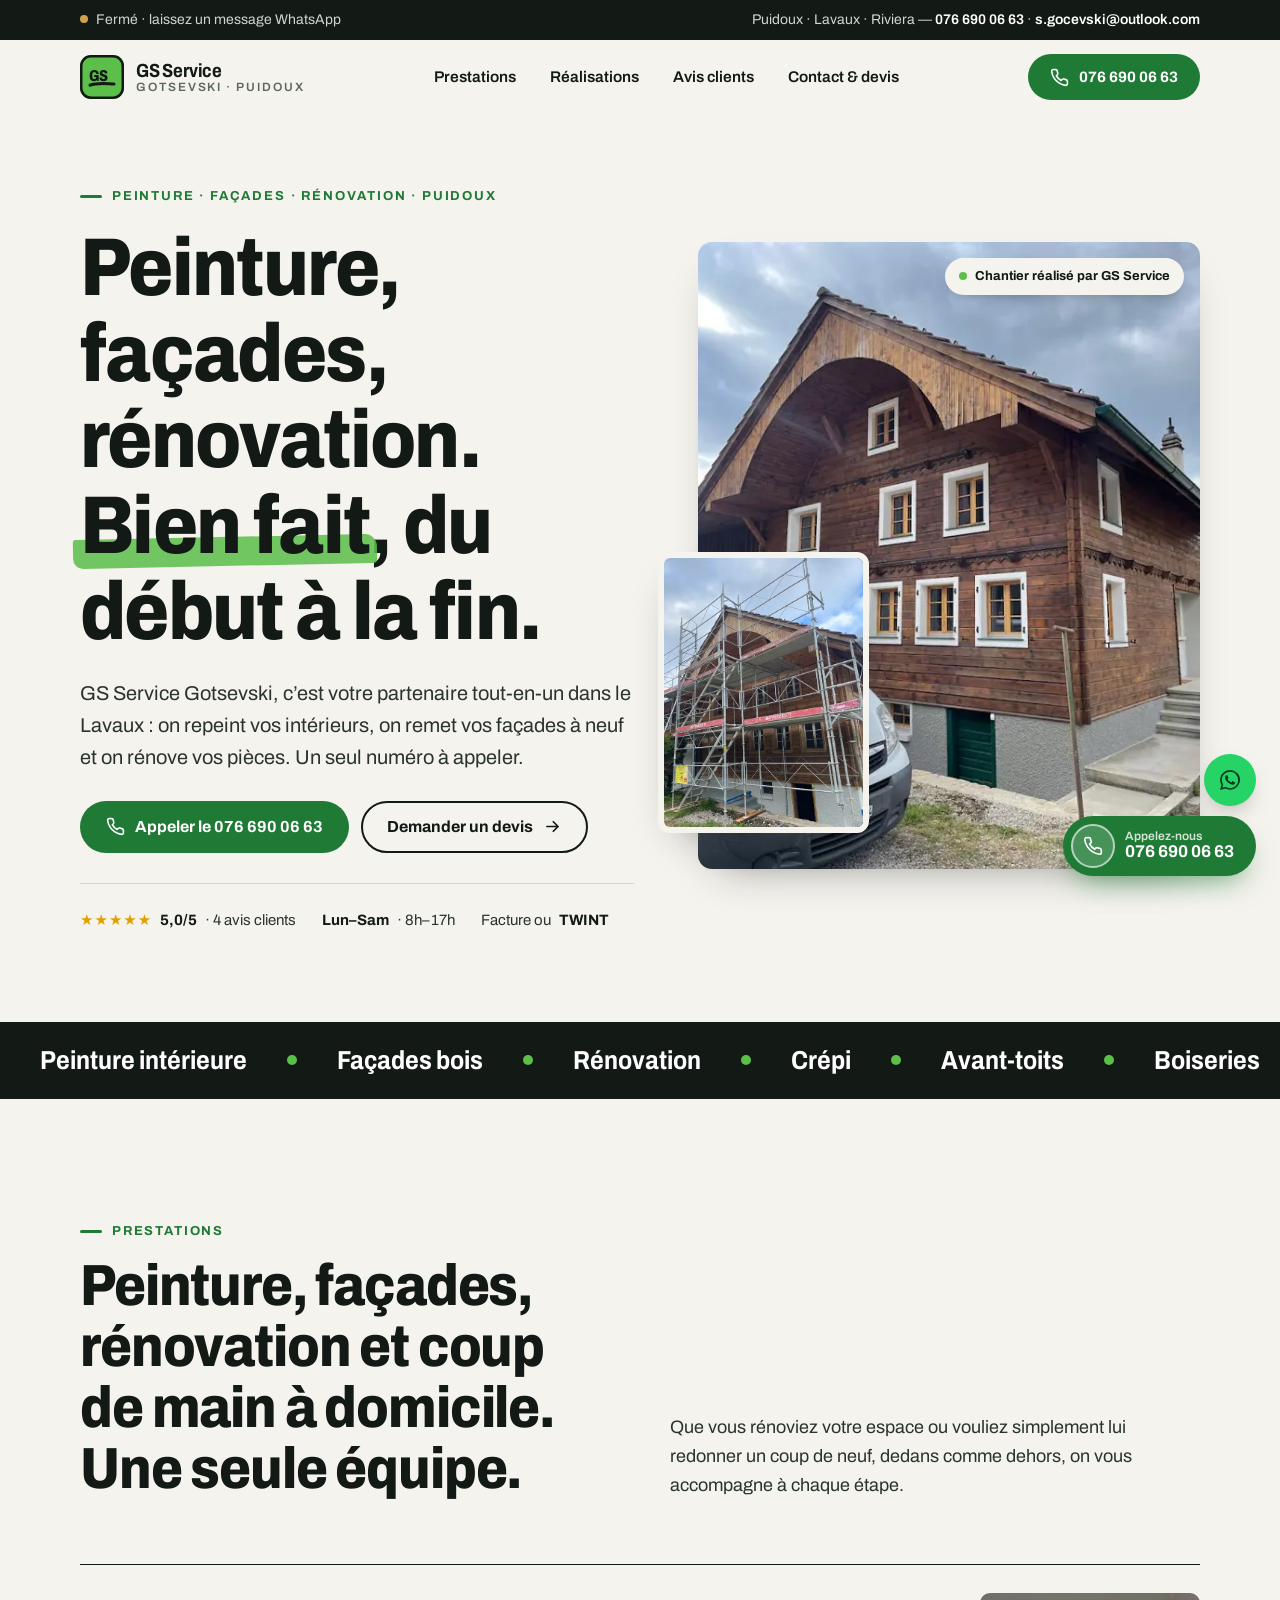
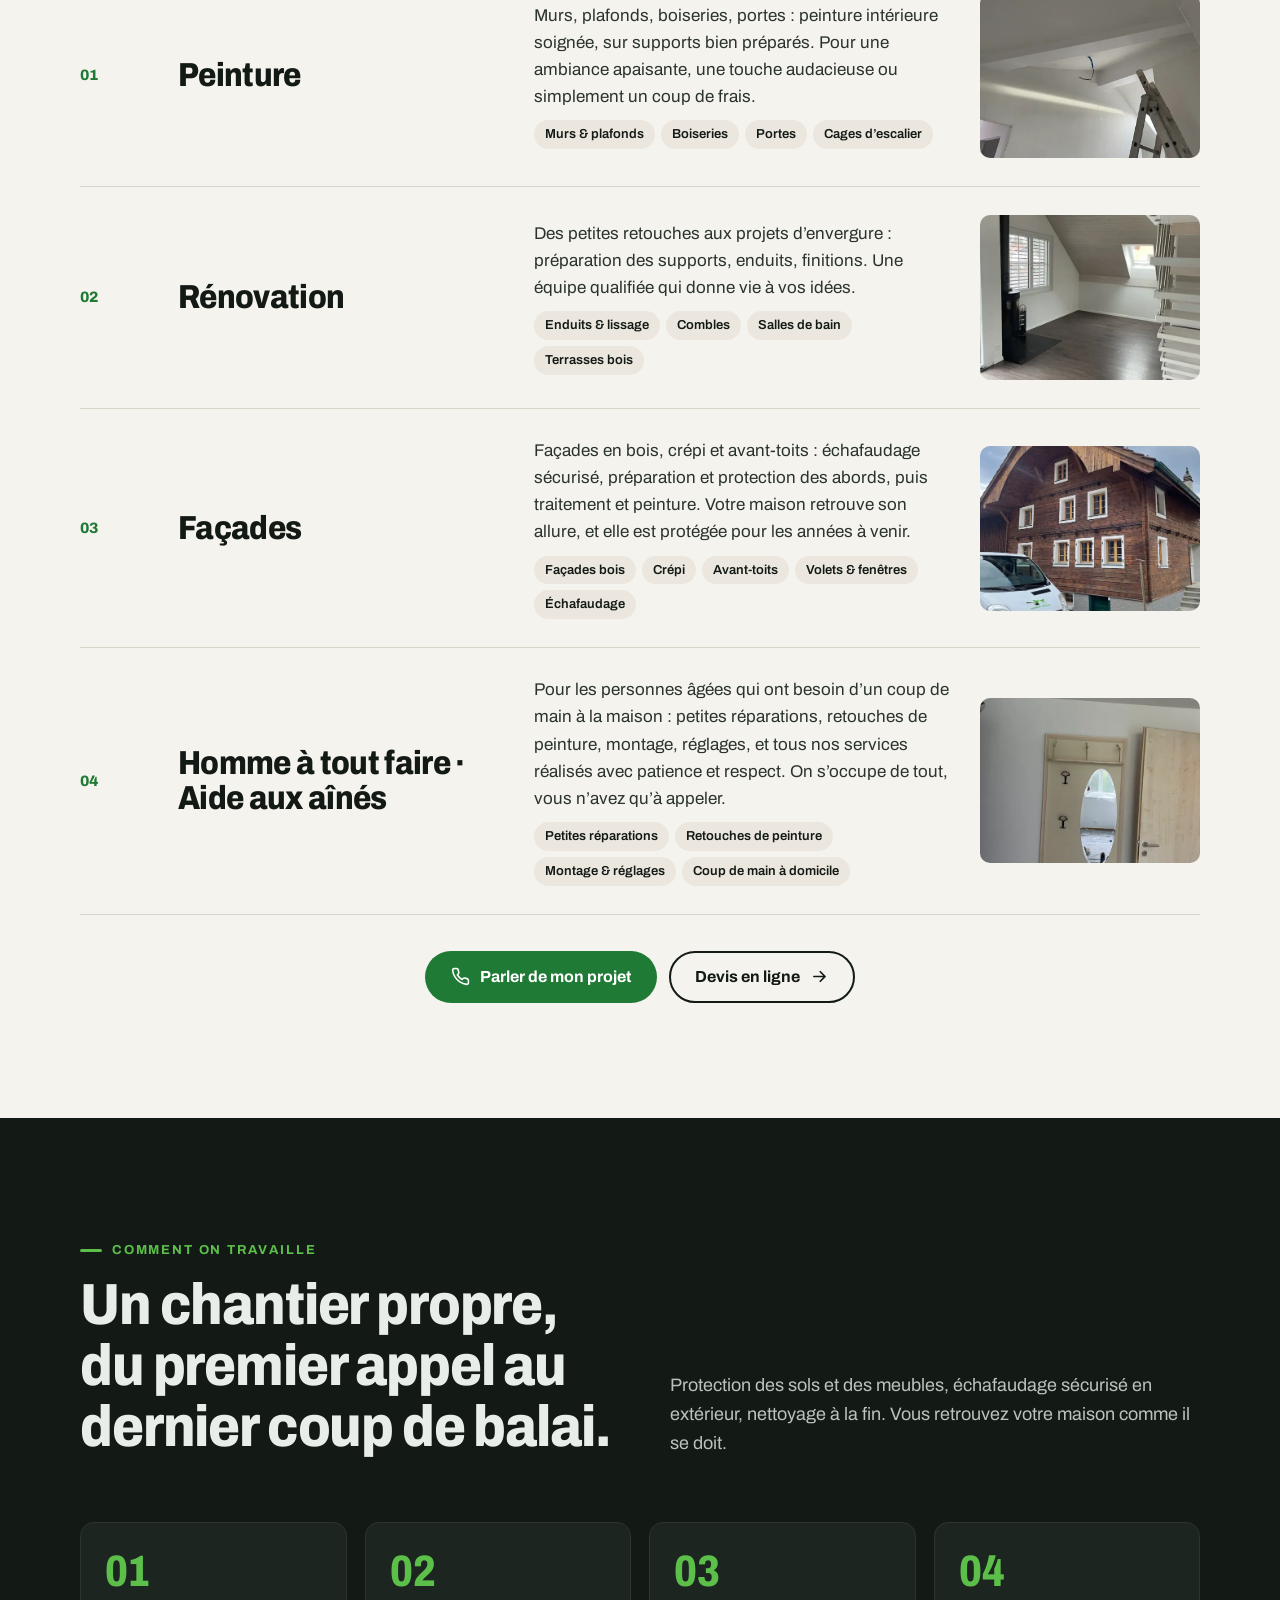
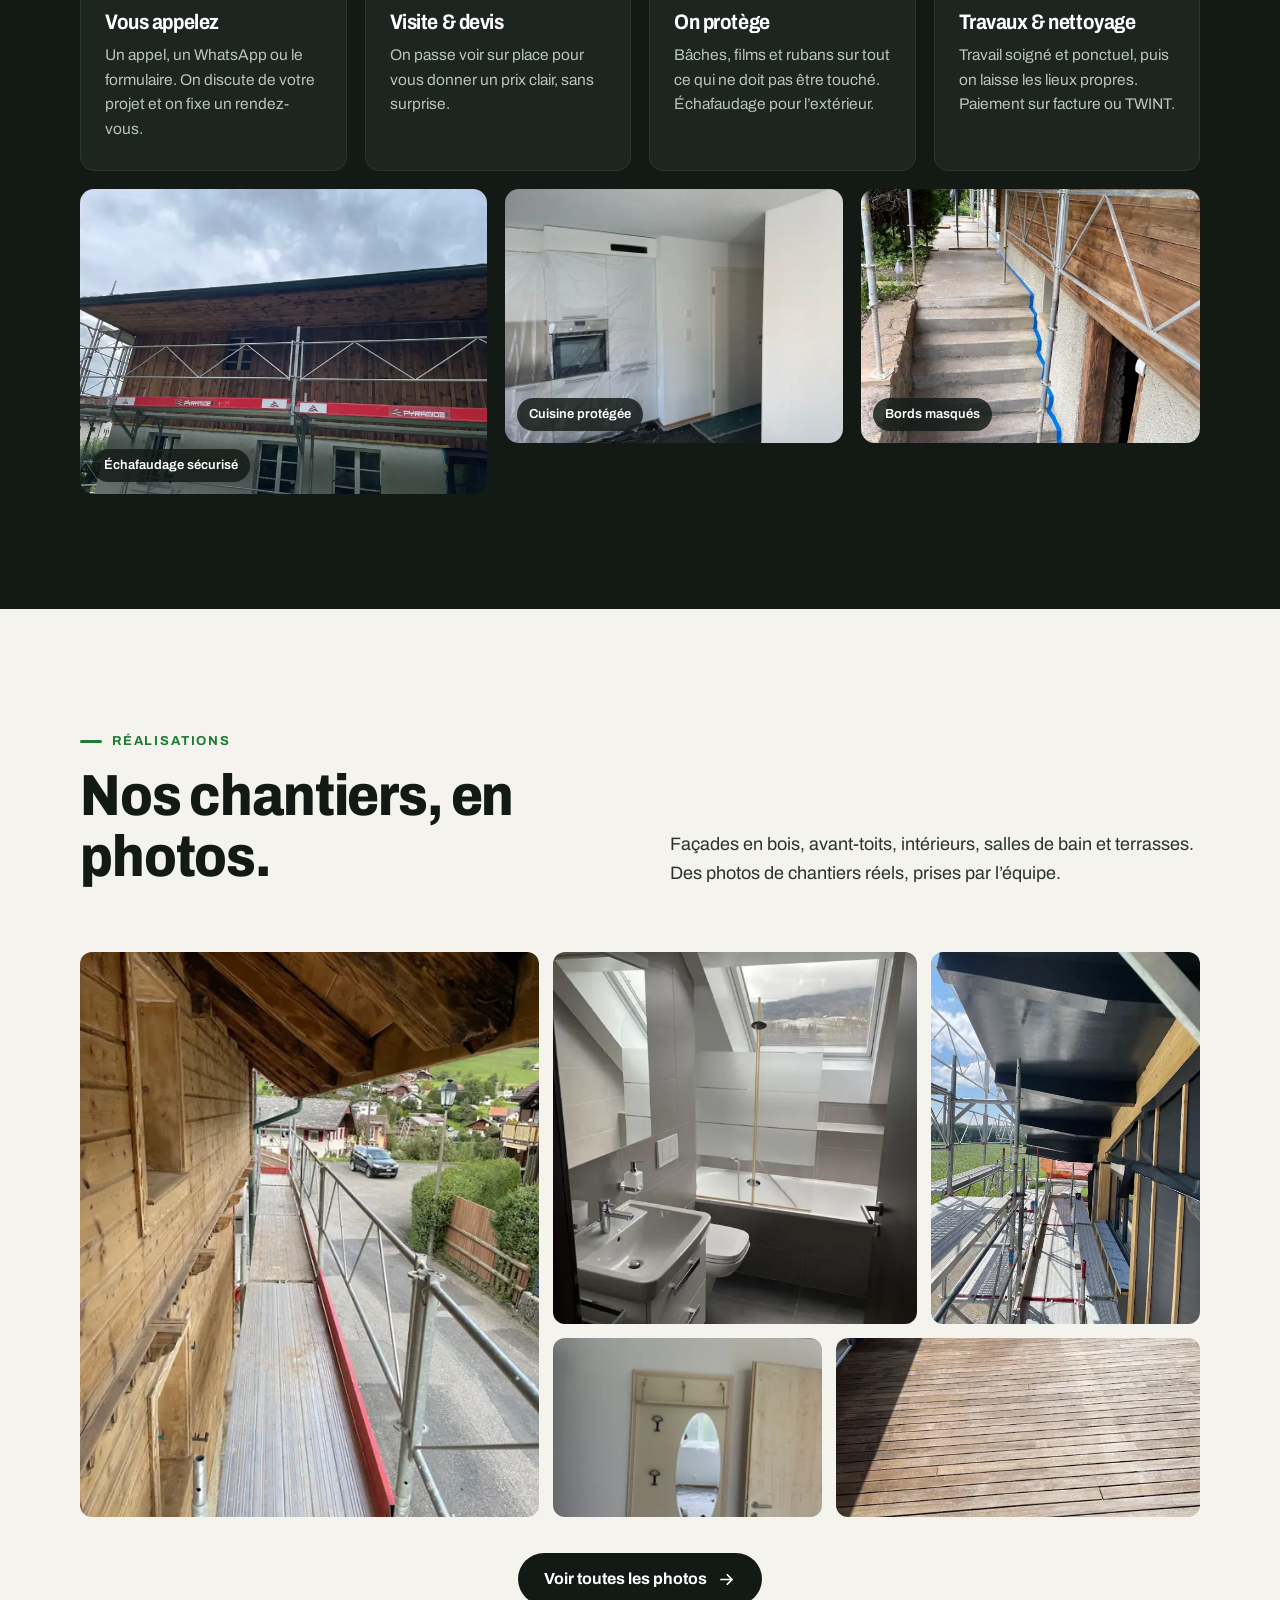
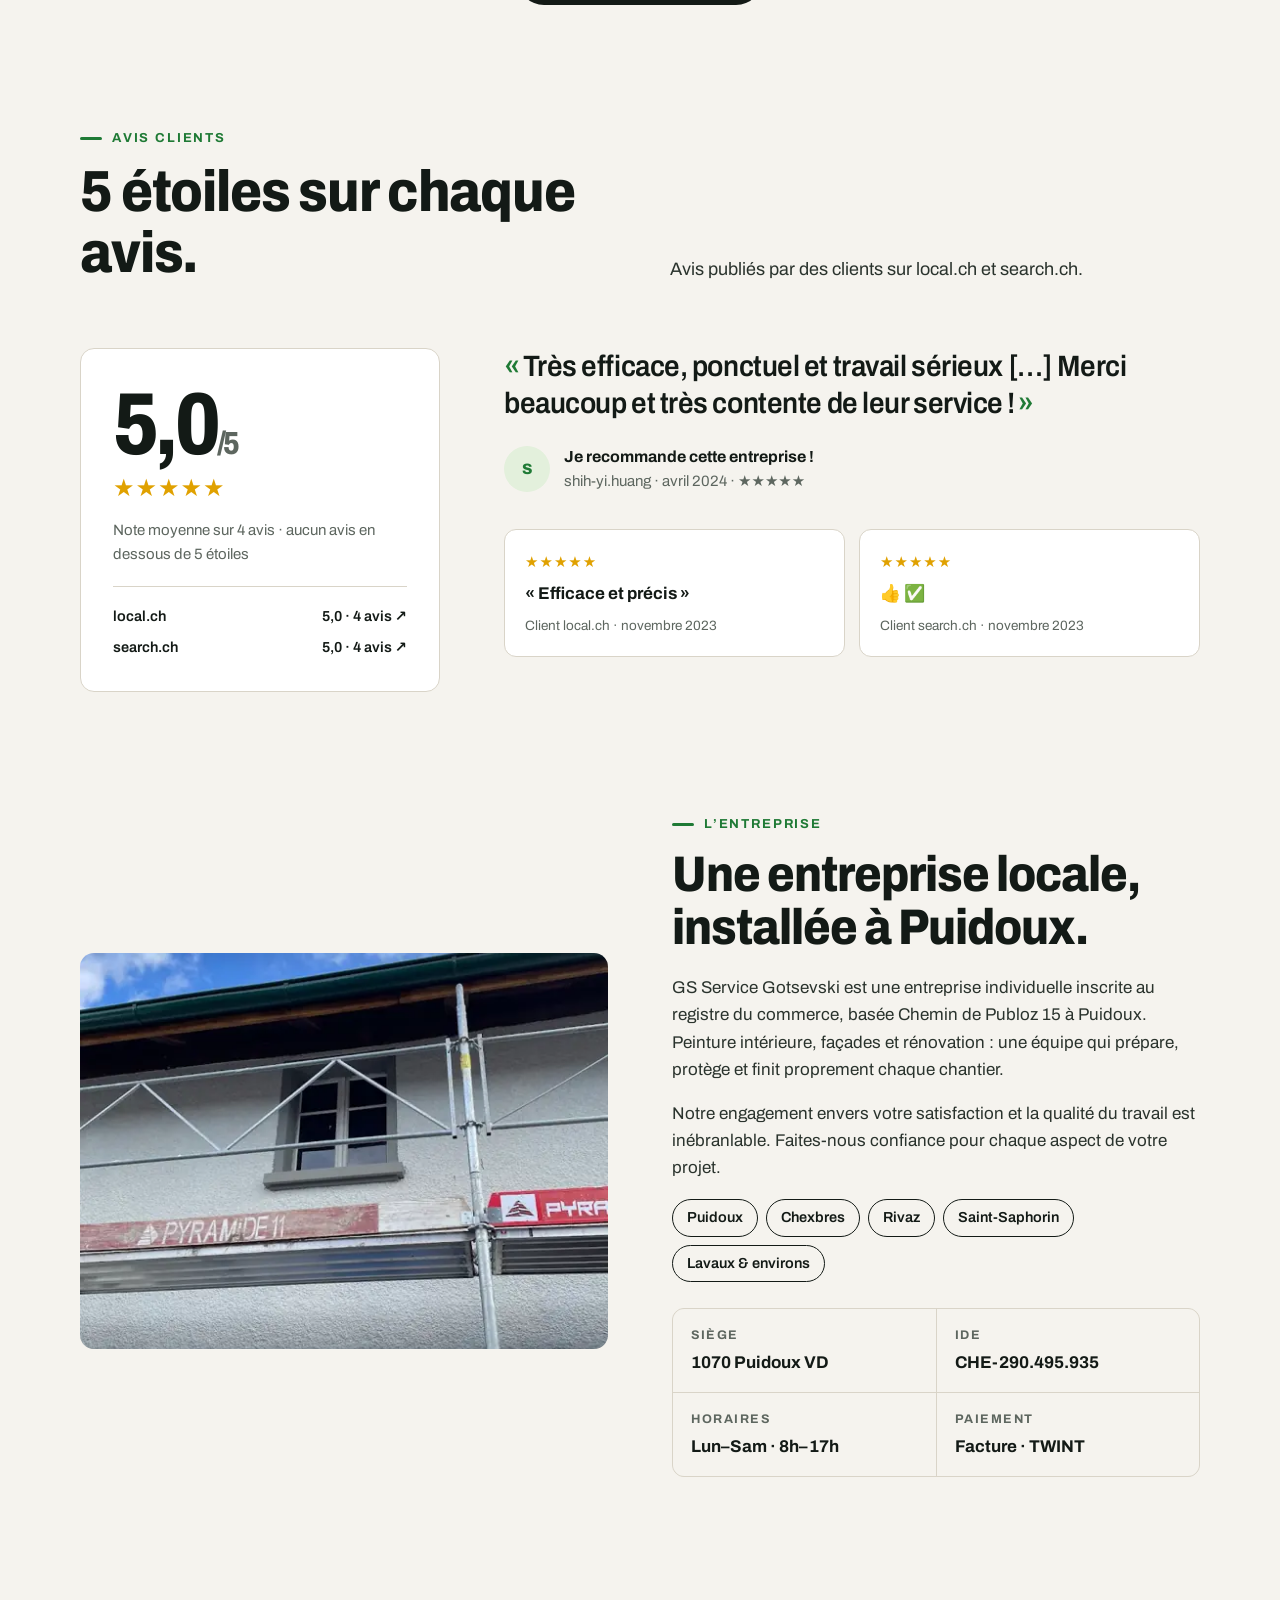
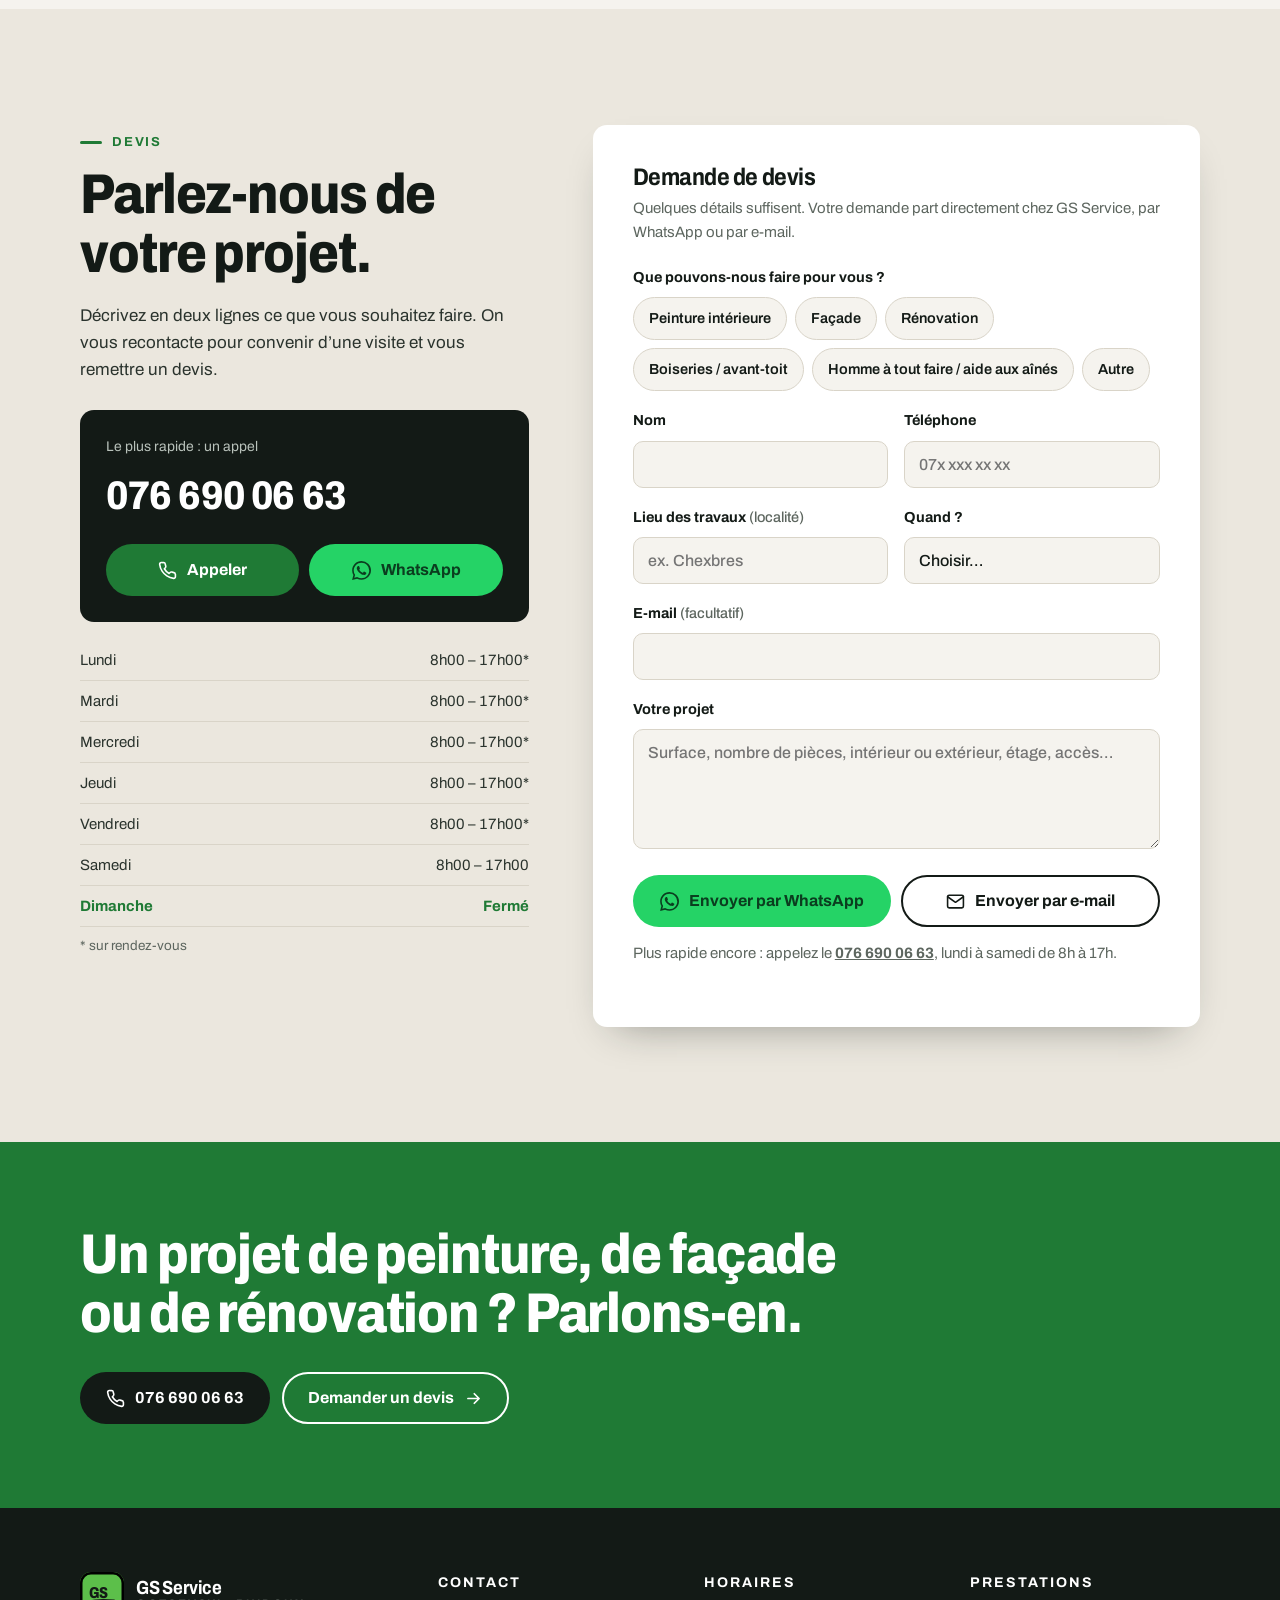
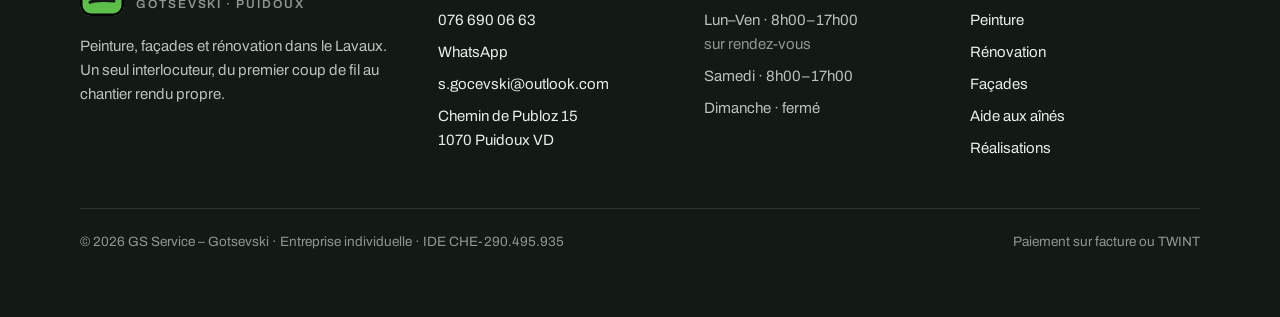
==== commit 65a1dbfd: "Add service: homme à tout faire / aide aux aînés Co-Authored-By: Claude Opus 5.5 <noreply@anthropic." ====
--- a/index.html
+++ b/index.html
@@ -4,13 +4,13 @@
 <meta charset="utf-8">
 <meta name="viewport" content="width=device-width, initial-scale=1, viewport-fit=cover">
 <title>GS Service – Gotsevski | Peintre, façades & rénovation à Puidoux</title>
-<meta name="description" content="Peintre et entreprise de rénovation à Puidoux (Lavaux, VD). Peinture intérieure, façades et rénovation. 5,0/5 sur 4 avis. Appelez le 076 690 06 63.">
+<meta name="description" content="Peintre et entreprise de rénovation à Puidoux (Lavaux, VD). Peinture intérieure, façades, rénovation et homme à tout faire pour les aînés. 5,0/5 sur 4 avis. Appelez le 076 690 06 63.">
 <link rel="canonical" href="https://welcometothenextlevel.github.io/GS-Service/">
 <meta name="theme-color" content="#131a16">
 <meta property="og:type" content="website">
 <meta property="og:locale" content="fr_CH">
 <meta property="og:title" content="GS Service – Gotsevski | Peintre, façades & rénovation à Puidoux">
-<meta property="og:description" content="Peintre et entreprise de rénovation à Puidoux (Lavaux, VD). Peinture intérieure, façades et rénovation. 5,0/5 sur 4 avis. Appelez le 076 690 06 63.">
+<meta property="og:description" content="Peintre et entreprise de rénovation à Puidoux (Lavaux, VD). Peinture intérieure, façades, rénovation et homme à tout faire pour les aînés. 5,0/5 sur 4 avis. Appelez le 076 690 06 63.">
 <meta property="og:url" content="https://welcometothenextlevel.github.io/GS-Service/">
 <meta property="og:image" content="https://welcometothenextlevel.github.io/GS-Service/img/og.jpg">
 <link rel="icon" href="favicon.svg" type="image/svg+xml">
@@ -20,7 +20,7 @@
 <link rel="stylesheet" href="css/style.css?v=4">
 <script type="application/ld+json">
 {"@context":"https://schema.org","@type":"HousePainter","name":"GS Service - Gotsevski",
-"description":"Peinture, façades et rénovation à Puidoux et dans le Lavaux.",
+"description":"Peinture, façades, rénovation et homme à tout faire pour les aînés à Puidoux et dans le Lavaux.",
 "url":"https://welcometothenextlevel.github.io/GS-Service/","telephone":"+41 76 690 06 63","email":"s.gocevski@outlook.com","image":"https://welcometothenextlevel.github.io/GS-Service/img/chalet-fini.webp",
 "address":{"@type":"PostalAddress","streetAddress":"Chemin de Publoz 15","postalCode":"1070","addressLocality":"Puidoux","addressRegion":"VD","addressCountry":"CH"},
 "geo":{"@type":"GeoCoordinates","latitude":46.4907,"longitude":6.7631},
@@ -70,11 +70,11 @@
   </div>
 </div></section>
 
-<div class="ticker" aria-hidden="true"><div class="ticker-track"><span>Peinture intérieure</span><span>Façades bois</span><span>Rénovation</span><span>Crépi</span><span>Avant-toits</span><span>Boiseries</span><span>Plafonds</span><span>Salles de bain</span><span>Peinture intérieure</span><span>Façades bois</span><span>Rénovation</span><span>Crépi</span><span>Avant-toits</span><span>Boiseries</span><span>Plafonds</span><span>Salles de bain</span></div></div>
+<div class="ticker" aria-hidden="true"><div class="ticker-track"><span>Peinture intérieure</span><span>Façades bois</span><span>Rénovation</span><span>Crépi</span><span>Avant-toits</span><span>Boiseries</span><span>Aide aux aînés</span><span>Plafonds</span><span>Salles de bain</span><span>Peinture intérieure</span><span>Façades bois</span><span>Rénovation</span><span>Crépi</span><span>Avant-toits</span><span>Boiseries</span><span>Aide aux aînés</span><span>Plafonds</span><span>Salles de bain</span></div></div>
 
 <section class="section" id="services"><div class="wrap">
   <div class="section-head">
-    <div><span class="eyebrow">Prestations</span><h2>Peinture, façades, rénovation. Trois métiers, une seule équipe.</h2></div>
+    <div><span class="eyebrow">Prestations</span><h2>Peinture, façades, rénovation et coup de main à domicile. Une seule équipe.</h2></div>
     <p>Que vous rénoviez votre espace ou vouliez simplement lui redonner un coup de neuf, dedans comme dehors, on vous accompagne à chaque étape.</p>
   </div>
   <div class="svc-list">
@@ -96,6 +96,12 @@
   <div class="svc-desc"><p>Façades en bois, crépi et avant-toits : échafaudage sécurisé, préparation et protection des abords, puis traitement et peinture. Votre maison retrouve son allure, et elle est protégée pour les années à venir.</p><ul><li>Façades bois</li><li>Crépi</li><li>Avant-toits</li><li>Volets & fenêtres</li><li>Échafaudage</li></ul></div>
   <div class="svc-img"><img src="img/chalet-fini.webp" srcset="img/chalet-fini-sm.webp 720w, img/chalet-fini.webp 1400w" sizes="(max-width:600px) 100vw, 220px" alt="Chalet en bois après travaux de façade, avec le véhicule GS Service" loading="lazy" decoding="async"></div>
 </article>
+<article class="svc rv">
+  <span class="svc-num">04</span>
+  <h3>Homme à tout faire · Aide aux aînés</h3>
+  <div class="svc-desc"><p>Pour les personnes âgées qui ont besoin d’un coup de main à la maison : petites réparations, retouches de peinture, montage, réglages, et tous nos services réalisés avec patience et respect. On s’occupe de tout, vous n’avez qu’à appeler.</p><ul><li>Petites réparations</li><li>Retouches de peinture</li><li>Montage & réglages</li><li>Coup de main à domicile</li></ul></div>
+  <div class="svc-img"><img src="img/porte-repeinte.webp" srcset="img/porte-repeinte-sm.webp 720w, img/porte-repeinte.webp 1400w" sizes="(max-width:600px) 100vw, 220px" alt="Porte ancienne remise en état" loading="lazy" decoding="async"></div>
+</article>
   </div>
   <div class="center-cta"><a class="btn btn-green" href="tel:+41766900663"><svg viewBox="0 0 24 24" fill="none" stroke="currentColor" stroke-width="2" stroke-linecap="round" stroke-linejoin="round" aria-hidden="true"><path d="M22 16.9v3a2 2 0 0 1-2.2 2 19.8 19.8 0 0 1-8.6-3.1 19.5 19.5 0 0 1-6-6A19.8 19.8 0 0 1 2.1 4.2 2 2 0 0 1 4.1 2h3a2 2 0 0 1 2 1.7c.1.9.4 1.8.7 2.7a2 2 0 0 1-.5 2.1L8 9.8a16 16 0 0 0 6 6l1.3-1.3a2 2 0 0 1 2.1-.5c.9.3 1.8.6 2.7.7a2 2 0 0 1 1.7 2z"/></svg> Parler de mon projet</a><a class="btn btn-line" href="#devis">Devis en ligne <svg viewBox="0 0 24 24" fill="none" stroke="currentColor" stroke-width="2.2" stroke-linecap="round" stroke-linejoin="round" aria-hidden="true"><path d="M5 12h14M13 6l6 6-6 6"/></svg></a></div>
 </div></section>
@@ -210,6 +216,7 @@
 <label><input type="checkbox" name="service" value="Façade"><span>Façade</span></label>
 <label><input type="checkbox" name="service" value="Rénovation"><span>Rénovation</span></label>
 <label><input type="checkbox" name="service" value="Boiseries / avant-toit"><span>Boiseries / avant-toit</span></label>
+<label><input type="checkbox" name="service" value="Homme à tout faire / aide aux aînés"><span>Homme à tout faire / aide aux aînés</span></label>
 <label><input type="checkbox" name="service" value="Autre"><span>Autre</span></label>
   </div></fieldset>
   <div class="row2">
@@ -266,6 +273,7 @@
         <li><a href="./#services">Peinture</a></li>
         <li><a href="./#services">Rénovation</a></li>
         <li><a href="./#services">Façades</a></li>
+        <li><a href="./#services">Aide aux aînés</a></li>
         <li><a href="realisations">Réalisations</a></li>
       </ul>
     </div>
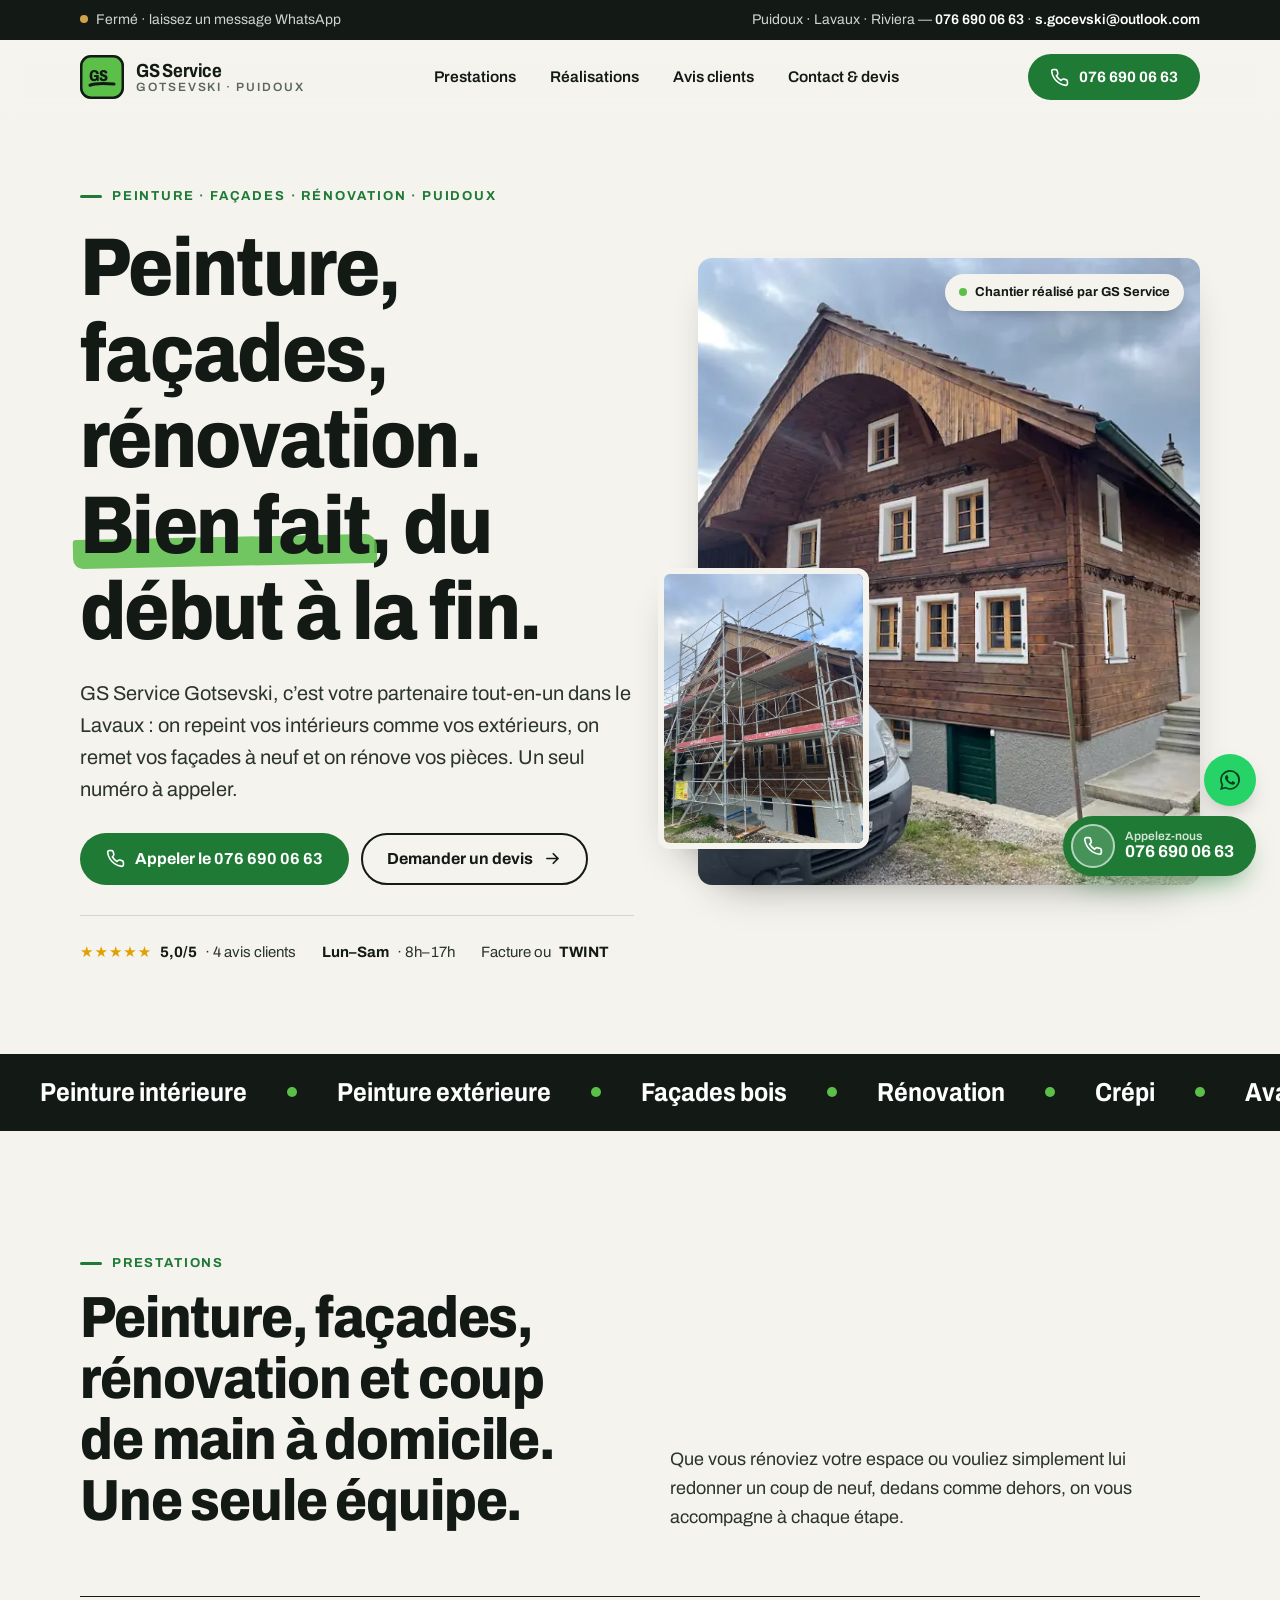
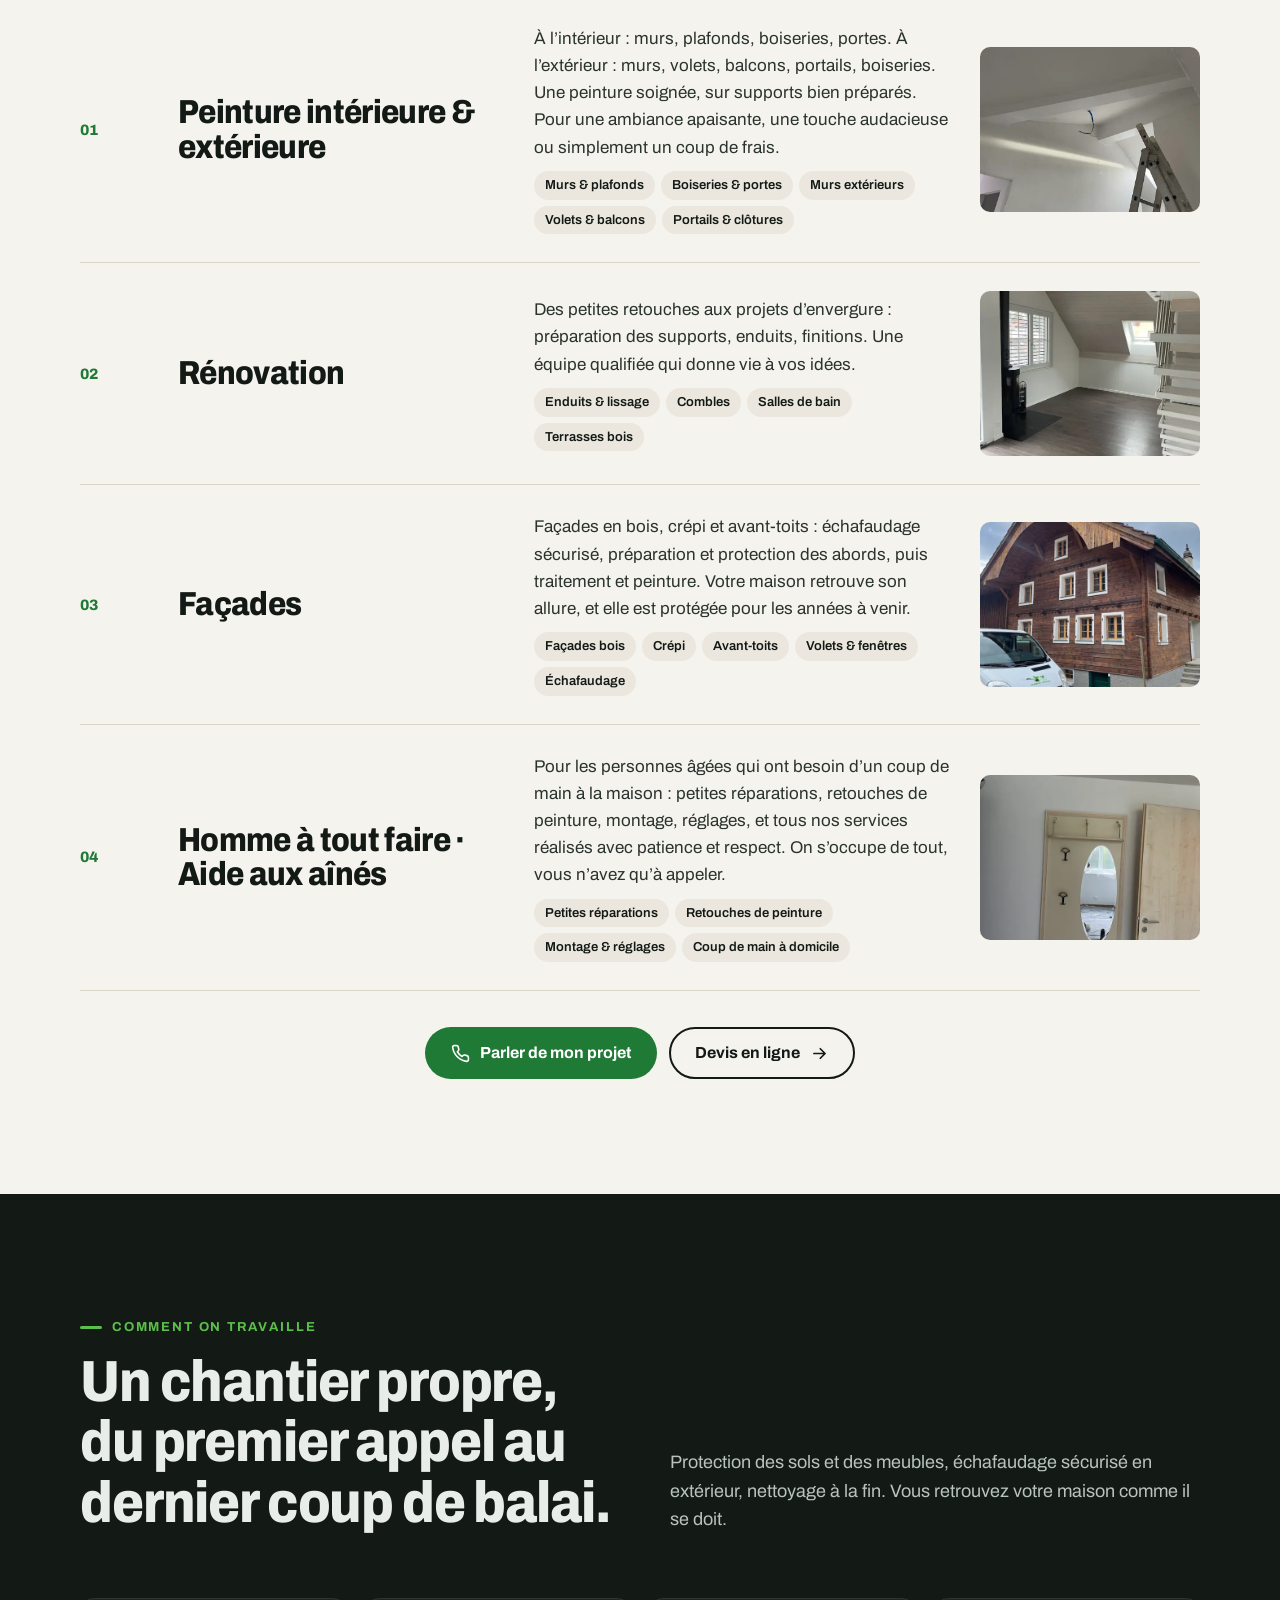
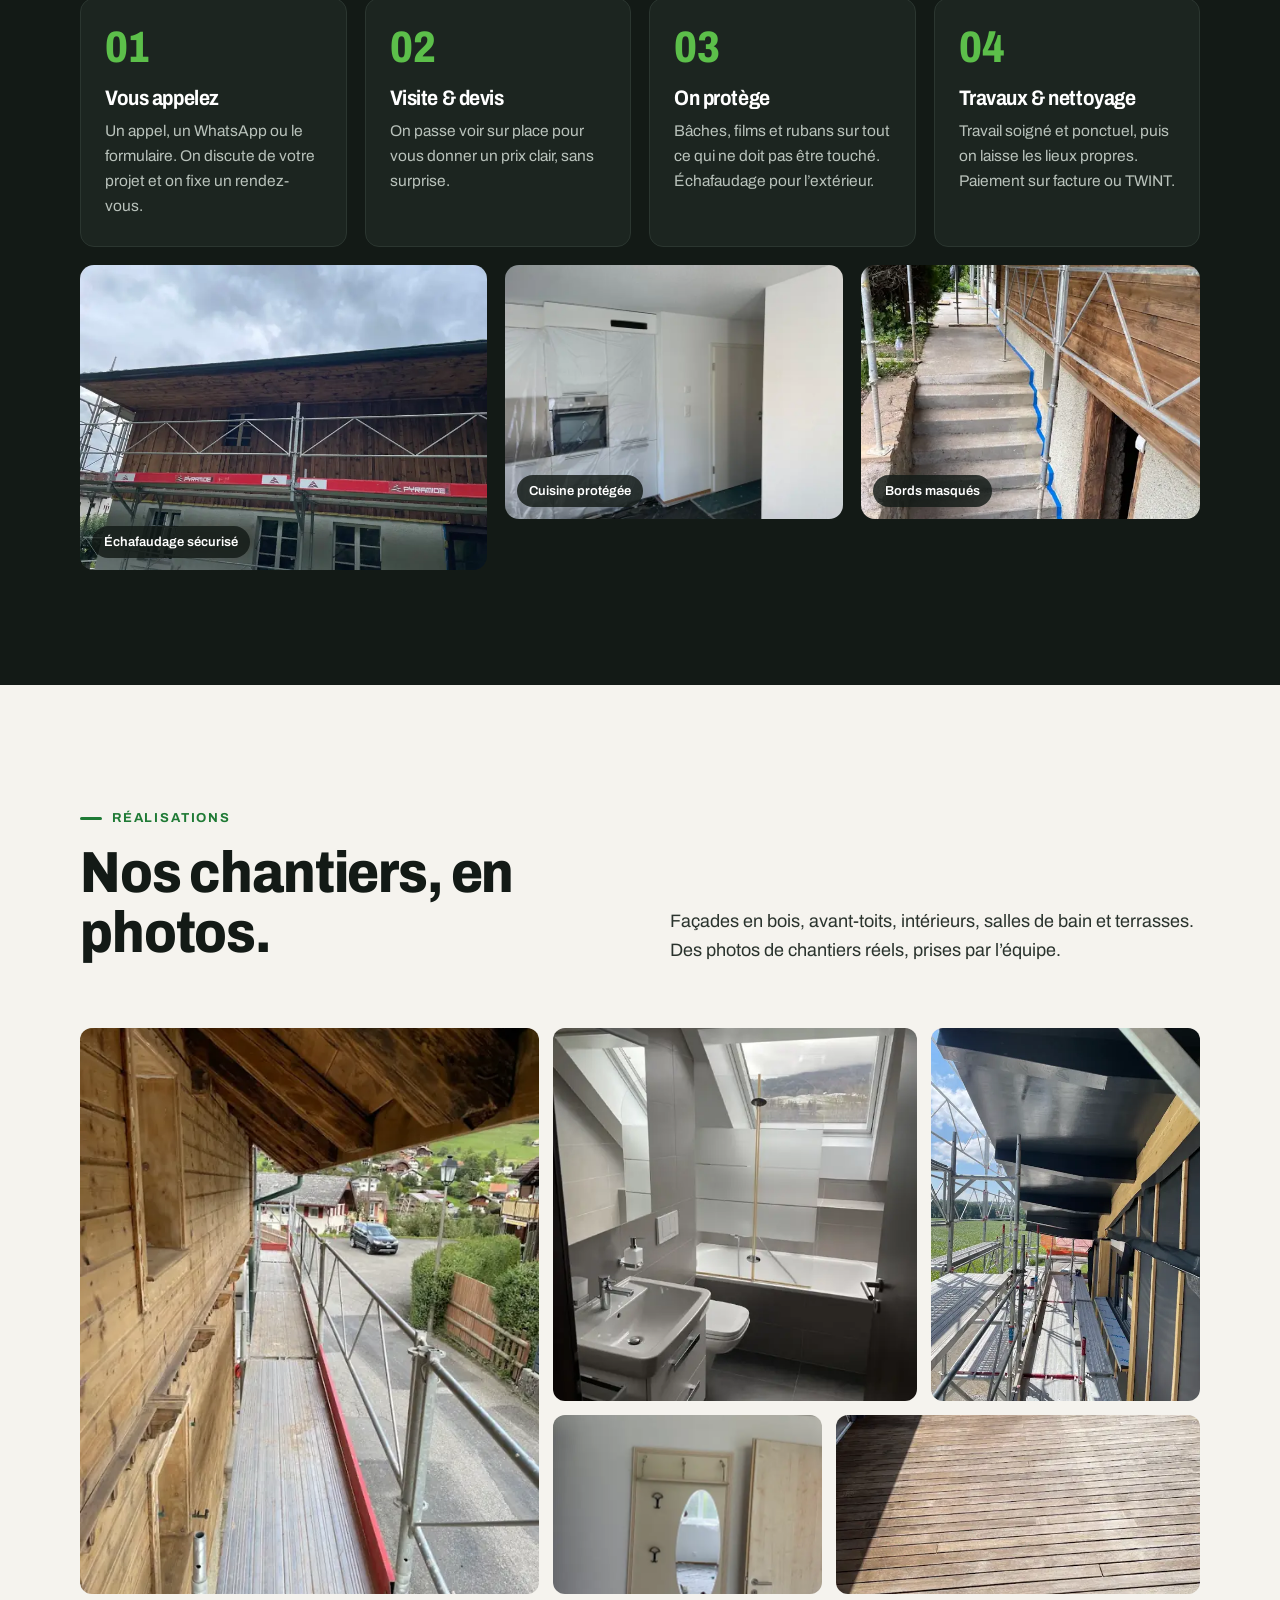
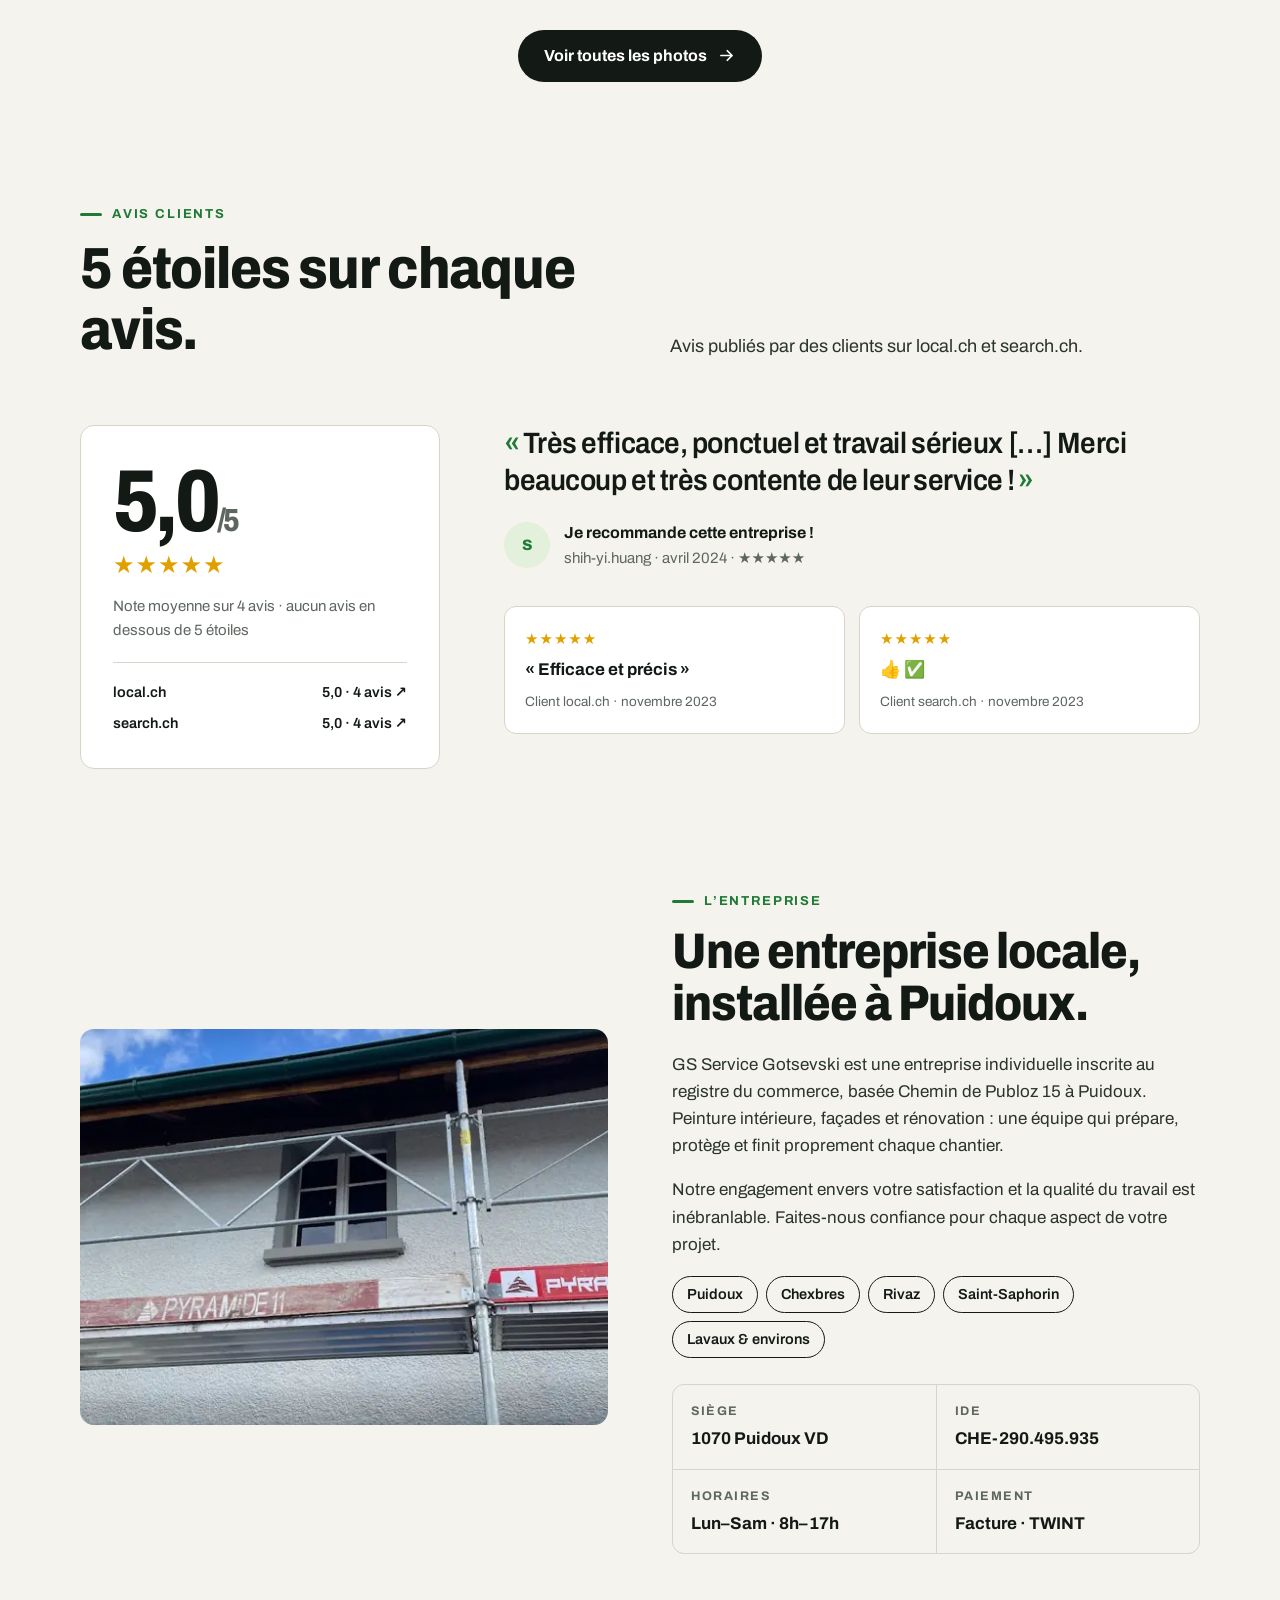
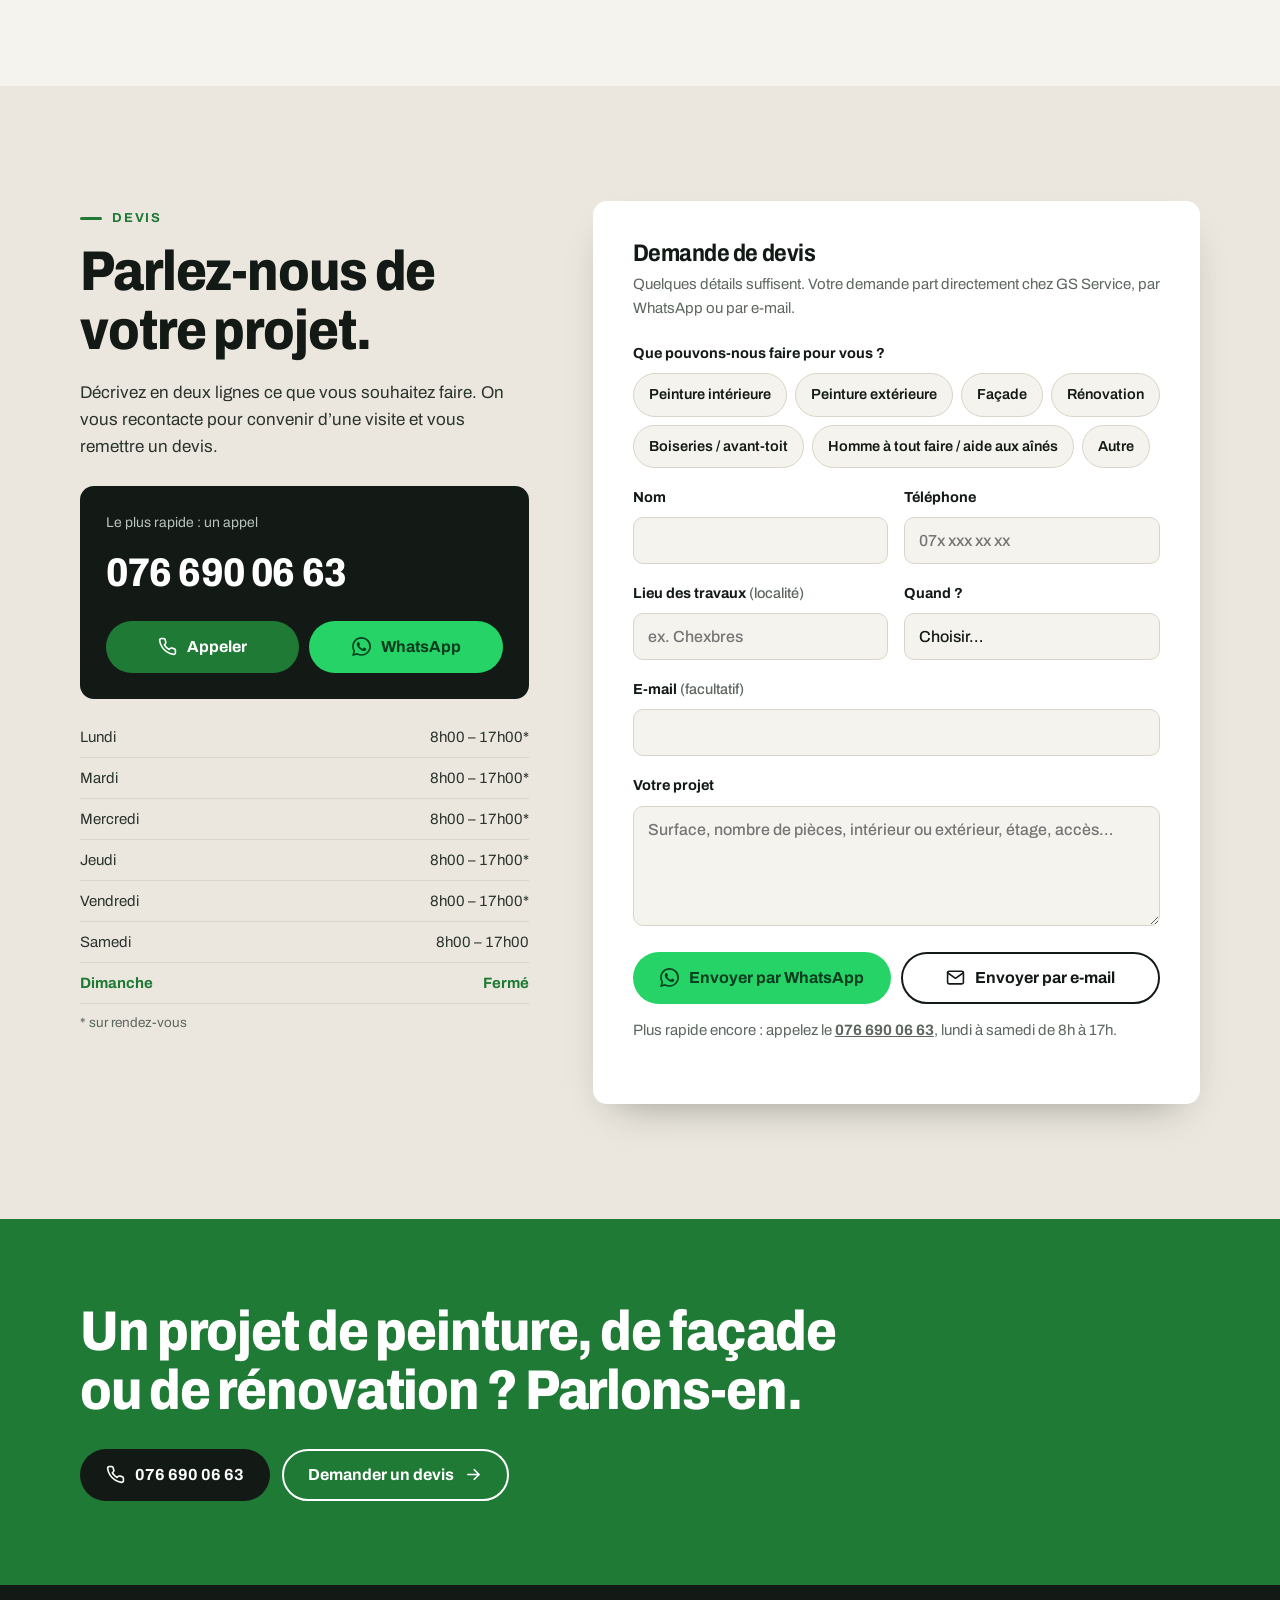
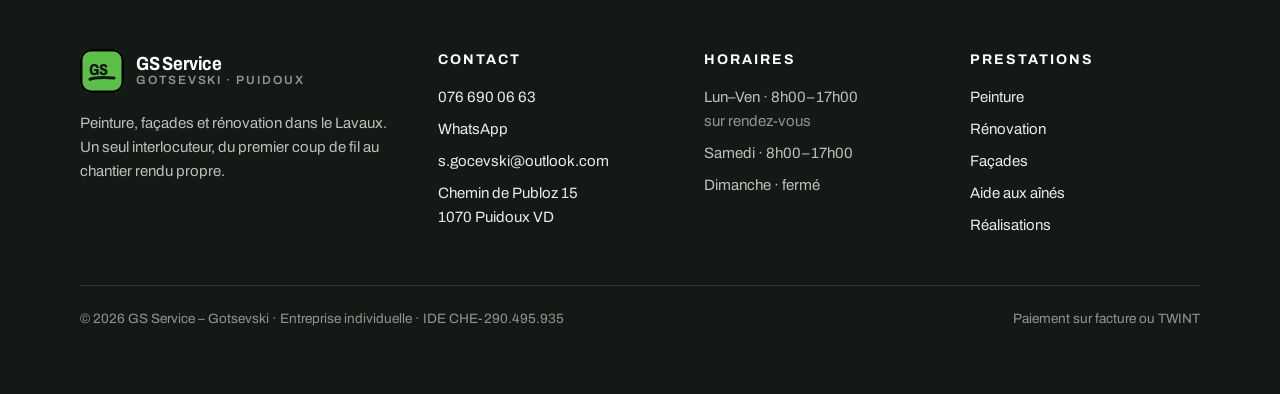
==== commit 9459fc7a: "Peinture: intérieure & extérieure Co-Authored-By: Claude Opus 5.5 <noreply@anthropic.com>" ====
--- a/index.html
+++ b/index.html
@@ -4,13 +4,13 @@
 <meta charset="utf-8">
 <meta name="viewport" content="width=device-width, initial-scale=1, viewport-fit=cover">
 <title>GS Service – Gotsevski | Peintre, façades & rénovation à Puidoux</title>
-<meta name="description" content="Peintre et entreprise de rénovation à Puidoux (Lavaux, VD). Peinture intérieure, façades, rénovation et homme à tout faire pour les aînés. 5,0/5 sur 4 avis. Appelez le 076 690 06 63.">
+<meta name="description" content="Peintre et entreprise de rénovation à Puidoux (Lavaux, VD). Peinture intérieure et extérieure, façades, rénovation et homme à tout faire pour les aînés. 5,0/5 sur 4 avis. Appelez le 076 690 06 63.">
 <link rel="canonical" href="https://welcometothenextlevel.github.io/GS-Service/">
 <meta name="theme-color" content="#131a16">
 <meta property="og:type" content="website">
 <meta property="og:locale" content="fr_CH">
 <meta property="og:title" content="GS Service – Gotsevski | Peintre, façades & rénovation à Puidoux">
-<meta property="og:description" content="Peintre et entreprise de rénovation à Puidoux (Lavaux, VD). Peinture intérieure, façades, rénovation et homme à tout faire pour les aînés. 5,0/5 sur 4 avis. Appelez le 076 690 06 63.">
+<meta property="og:description" content="Peintre et entreprise de rénovation à Puidoux (Lavaux, VD). Peinture intérieure et extérieure, façades, rénovation et homme à tout faire pour les aînés. 5,0/5 sur 4 avis. Appelez le 076 690 06 63.">
 <meta property="og:url" content="https://welcometothenextlevel.github.io/GS-Service/">
 <meta property="og:image" content="https://welcometothenextlevel.github.io/GS-Service/img/og.jpg">
 <link rel="icon" href="favicon.svg" type="image/svg+xml">
@@ -20,7 +20,7 @@
 <link rel="stylesheet" href="css/style.css?v=4">
 <script type="application/ld+json">
 {"@context":"https://schema.org","@type":"HousePainter","name":"GS Service - Gotsevski",
-"description":"Peinture, façades, rénovation et homme à tout faire pour les aînés à Puidoux et dans le Lavaux.",
+"description":"Peinture intérieure et extérieure, façades, rénovation et homme à tout faire pour les aînés à Puidoux et dans le Lavaux.",
 "url":"https://welcometothenextlevel.github.io/GS-Service/","telephone":"+41 76 690 06 63","email":"s.gocevski@outlook.com","image":"https://welcometothenextlevel.github.io/GS-Service/img/chalet-fini.webp",
 "address":{"@type":"PostalAddress","streetAddress":"Chemin de Publoz 15","postalCode":"1070","addressLocality":"Puidoux","addressRegion":"VD","addressCountry":"CH"},
 "geo":{"@type":"GeoCoordinates","latitude":46.4907,"longitude":6.7631},
@@ -52,7 +52,7 @@
   <div>
     <span class="eyebrow">Peinture · Façades · Rénovation · Puidoux</span>
     <h1>Peinture, façades, rénovation. <span class="stroke">Bien fait</span>, du début à la fin.</h1>
-    <p class="lead">GS Service Gotsevski, c’est votre partenaire tout-en-un dans le Lavaux : on repeint vos intérieurs, on remet vos façades à neuf et on rénove vos pièces. Un seul numéro à appeler.</p>
+    <p class="lead">GS Service Gotsevski, c’est votre partenaire tout-en-un dans le Lavaux : on repeint vos intérieurs comme vos extérieurs, on remet vos façades à neuf et on rénove vos pièces. Un seul numéro à appeler.</p>
     <div class="hero-actions">
       <a class="btn btn-green" href="tel:+41766900663"><svg viewBox="0 0 24 24" fill="none" stroke="currentColor" stroke-width="2" stroke-linecap="round" stroke-linejoin="round" aria-hidden="true"><path d="M22 16.9v3a2 2 0 0 1-2.2 2 19.8 19.8 0 0 1-8.6-3.1 19.5 19.5 0 0 1-6-6A19.8 19.8 0 0 1 2.1 4.2 2 2 0 0 1 4.1 2h3a2 2 0 0 1 2 1.7c.1.9.4 1.8.7 2.7a2 2 0 0 1-.5 2.1L8 9.8a16 16 0 0 0 6 6l1.3-1.3a2 2 0 0 1 2.1-.5c.9.3 1.8.6 2.7.7a2 2 0 0 1 1.7 2z"/></svg> Appeler le 076 690 06 63</a>
       <a class="btn btn-line" href="#devis">Demander un devis <svg viewBox="0 0 24 24" fill="none" stroke="currentColor" stroke-width="2.2" stroke-linecap="round" stroke-linejoin="round" aria-hidden="true"><path d="M5 12h14M13 6l6 6-6 6"/></svg></a>
@@ -70,7 +70,7 @@
   </div>
 </div></section>
 
-<div class="ticker" aria-hidden="true"><div class="ticker-track"><span>Peinture intérieure</span><span>Façades bois</span><span>Rénovation</span><span>Crépi</span><span>Avant-toits</span><span>Boiseries</span><span>Aide aux aînés</span><span>Plafonds</span><span>Salles de bain</span><span>Peinture intérieure</span><span>Façades bois</span><span>Rénovation</span><span>Crépi</span><span>Avant-toits</span><span>Boiseries</span><span>Aide aux aînés</span><span>Plafonds</span><span>Salles de bain</span></div></div>
+<div class="ticker" aria-hidden="true"><div class="ticker-track"><span>Peinture intérieure</span><span>Peinture extérieure</span><span>Façades bois</span><span>Rénovation</span><span>Crépi</span><span>Avant-toits</span><span>Boiseries</span><span>Aide aux aînés</span><span>Plafonds</span><span>Salles de bain</span><span>Peinture intérieure</span><span>Peinture extérieure</span><span>Façades bois</span><span>Rénovation</span><span>Crépi</span><span>Avant-toits</span><span>Boiseries</span><span>Aide aux aînés</span><span>Plafonds</span><span>Salles de bain</span></div></div>
 
 <section class="section" id="services"><div class="wrap">
   <div class="section-head">
@@ -80,8 +80,8 @@
   <div class="svc-list">
 <article class="svc rv">
   <span class="svc-num">01</span>
-  <h3>Peinture</h3>
-  <div class="svc-desc"><p>Murs, plafonds, boiseries, portes : peinture intérieure soignée, sur supports bien préparés. Pour une ambiance apaisante, une touche audacieuse ou simplement un coup de frais.</p><ul><li>Murs & plafonds</li><li>Boiseries</li><li>Portes</li><li>Cages d’escalier</li></ul></div>
+  <h3>Peinture intérieure & extérieure</h3>
+  <div class="svc-desc"><p>À l’intérieur : murs, plafonds, boiseries, portes. À l’extérieur : murs, volets, balcons, portails, boiseries. Une peinture soignée, sur supports bien préparés. Pour une ambiance apaisante, une touche audacieuse ou simplement un coup de frais.</p><ul><li>Murs & plafonds</li><li>Boiseries & portes</li><li>Murs extérieurs</li><li>Volets & balcons</li><li>Portails & clôtures</li></ul></div>
   <div class="svc-img"><img src="img/plafond-peinture.webp" srcset="img/plafond-peinture-sm.webp 720w, img/plafond-peinture.webp 1400w" sizes="(max-width:600px) 100vw, 220px" alt="Plafond et poutres repeints en blanc" loading="lazy" decoding="async"></div>
 </article>
 <article class="svc rv">
@@ -213,6 +213,7 @@
   <p class="form-error" role="alert">Merci d’indiquer votre nom et votre numéro de téléphone.</p>
   <fieldset class="field"><legend>Que pouvons-nous faire pour vous ?</legend><div class="chips">
 <label><input type="checkbox" name="service" value="Peinture intérieure"><span>Peinture intérieure</span></label>
+<label><input type="checkbox" name="service" value="Peinture extérieure"><span>Peinture extérieure</span></label>
 <label><input type="checkbox" name="service" value="Façade"><span>Façade</span></label>
 <label><input type="checkbox" name="service" value="Rénovation"><span>Rénovation</span></label>
 <label><input type="checkbox" name="service" value="Boiseries / avant-toit"><span>Boiseries / avant-toit</span></label>
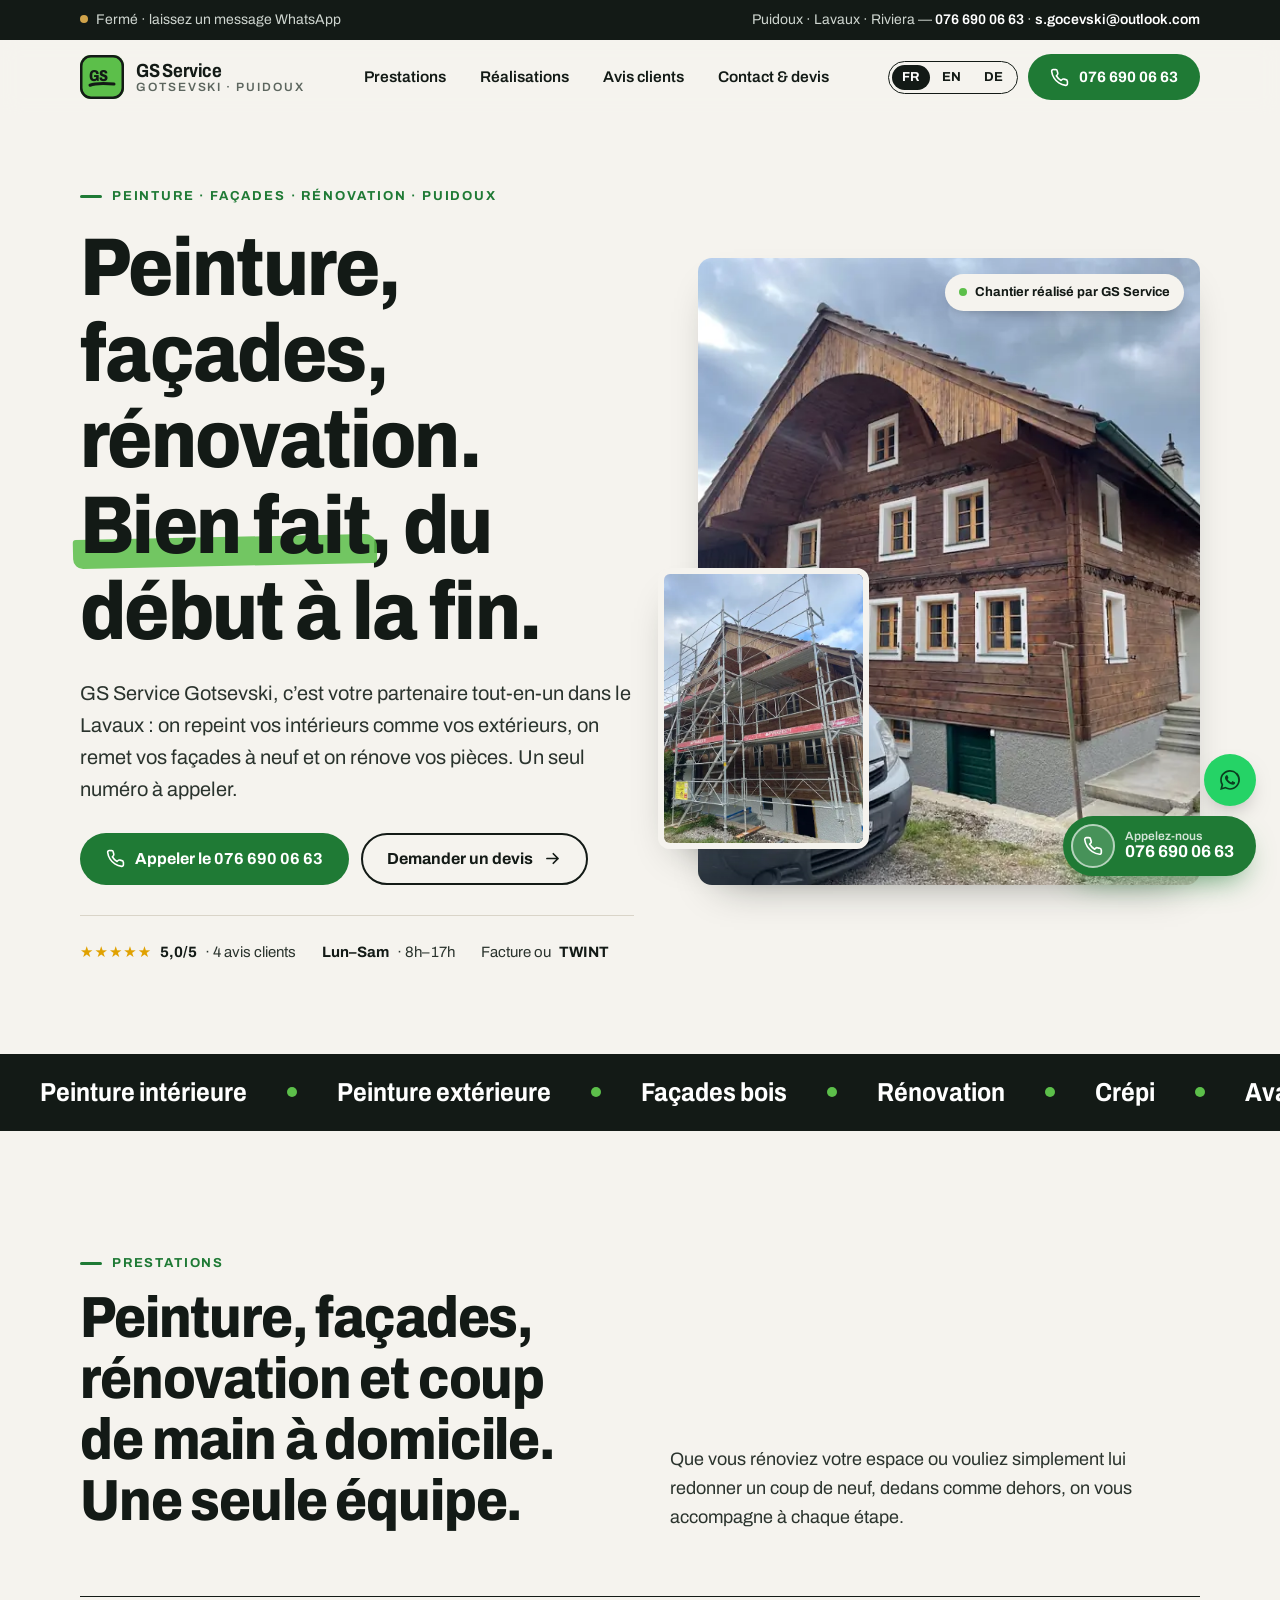
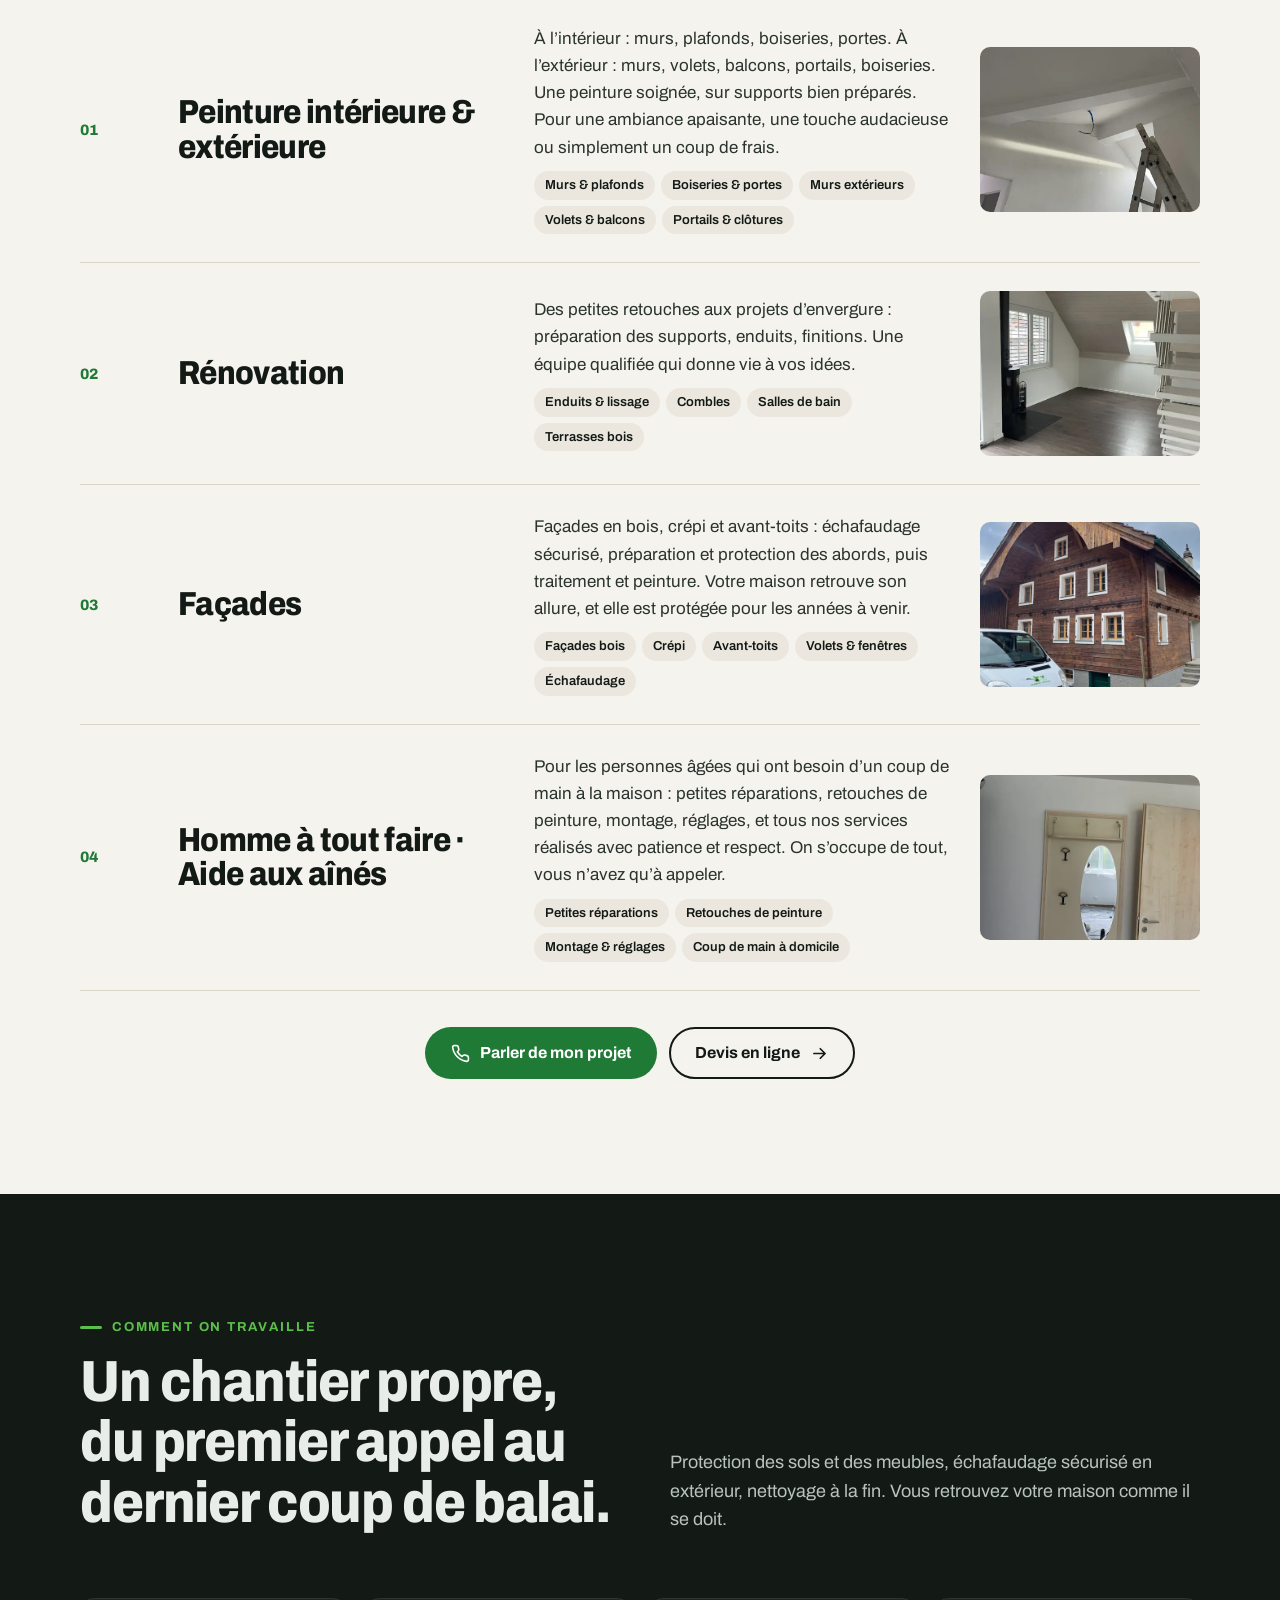
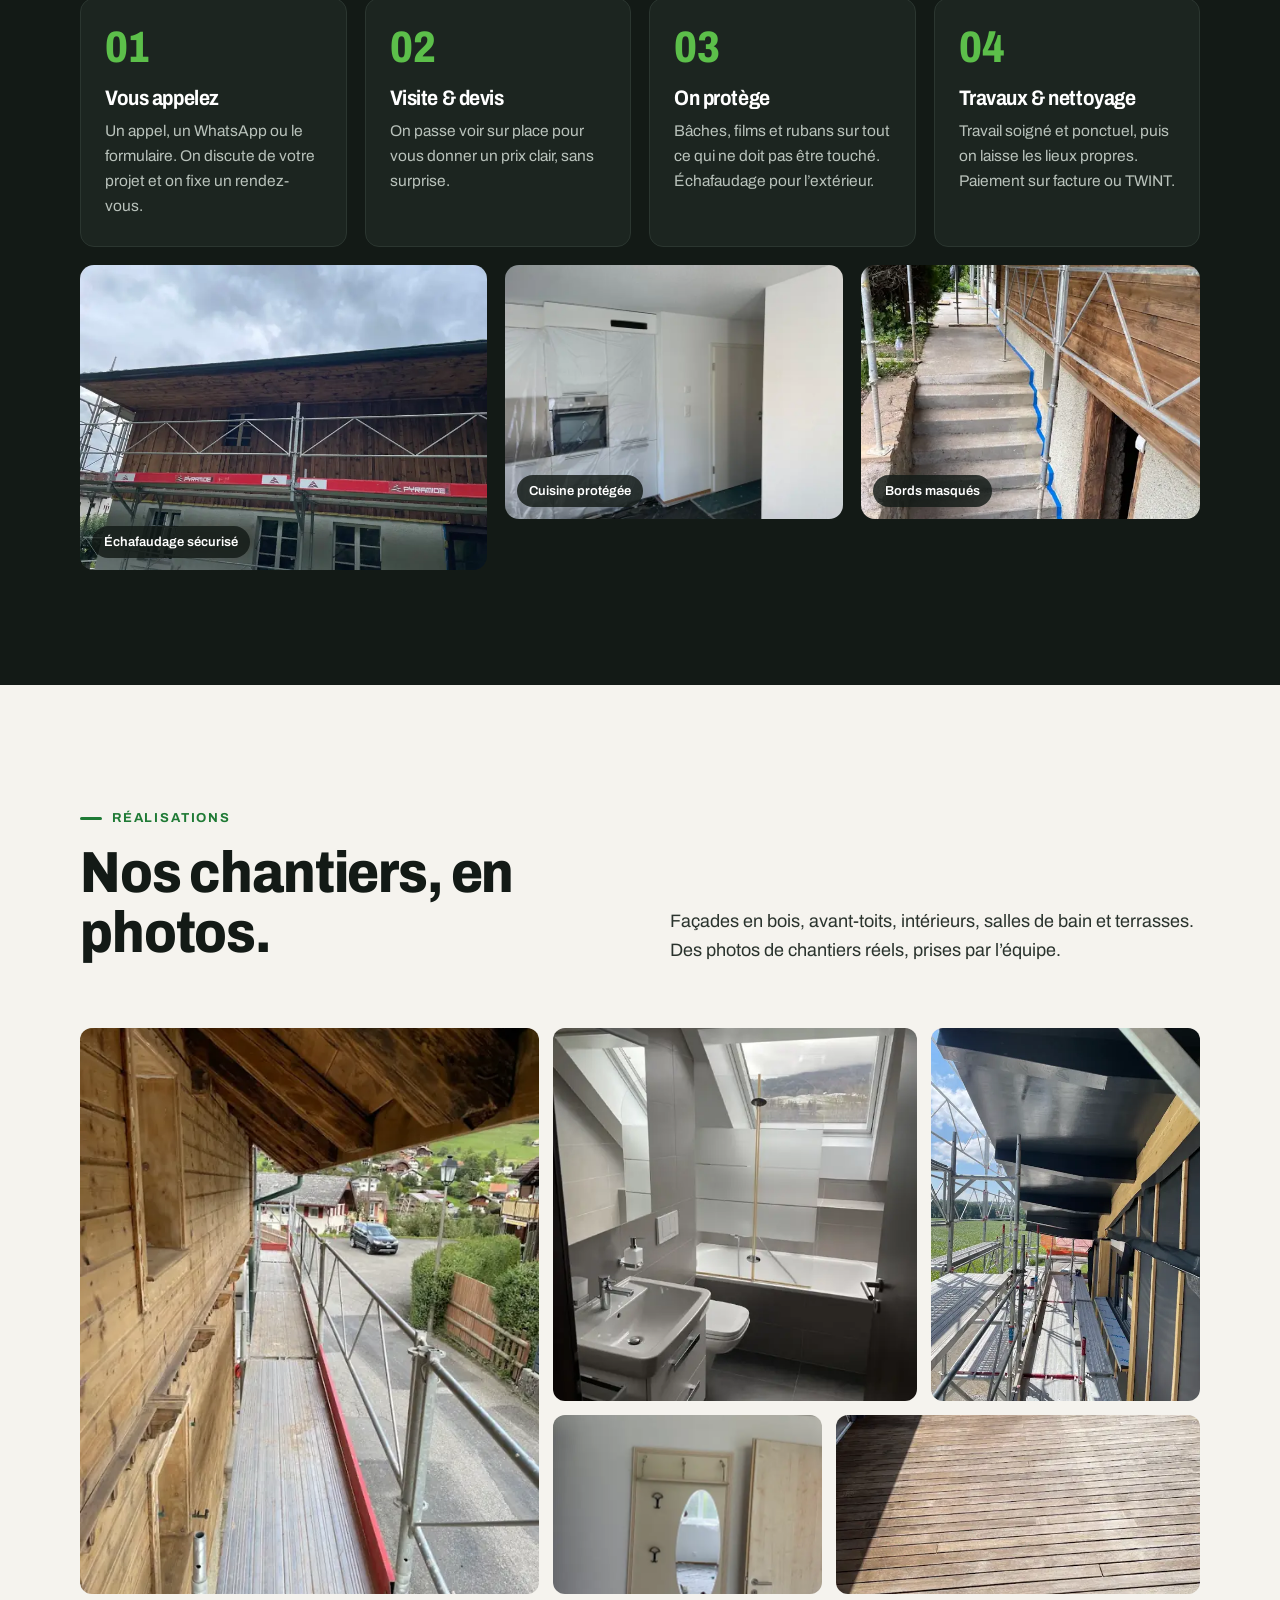
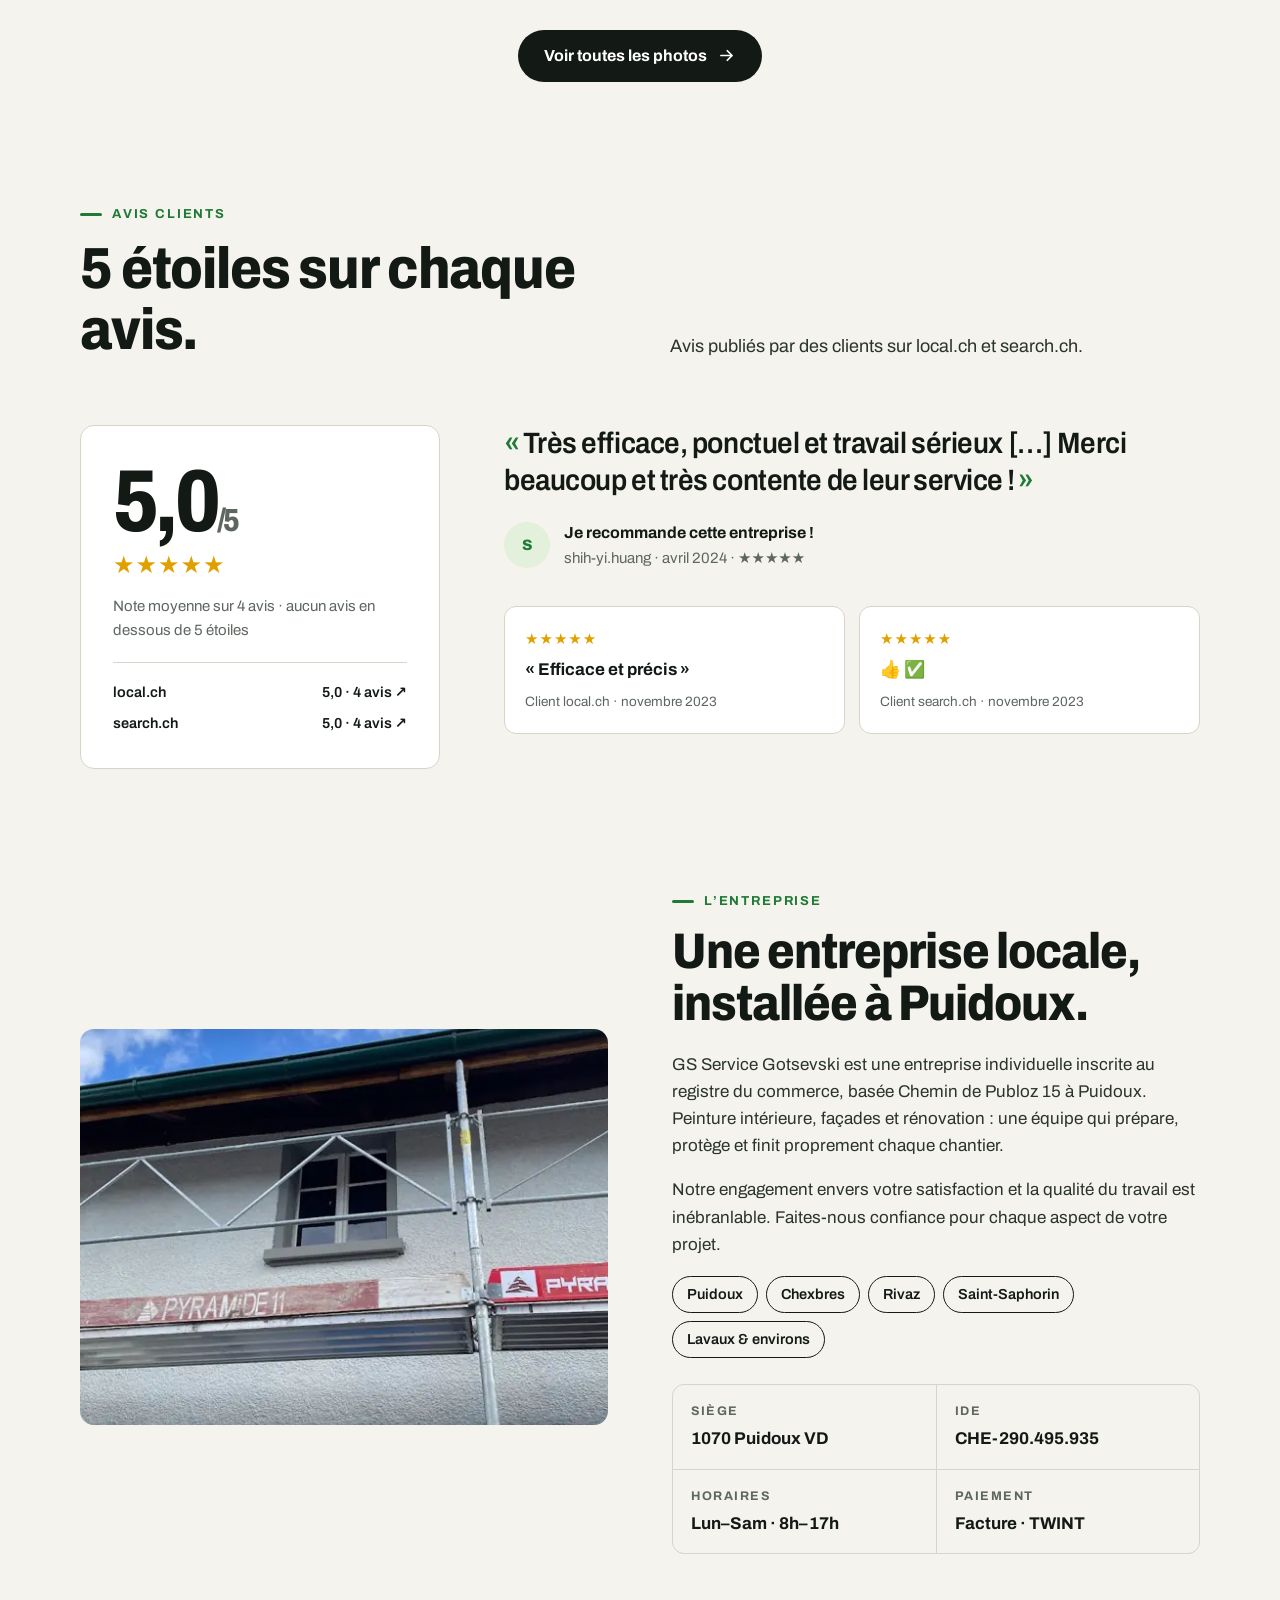
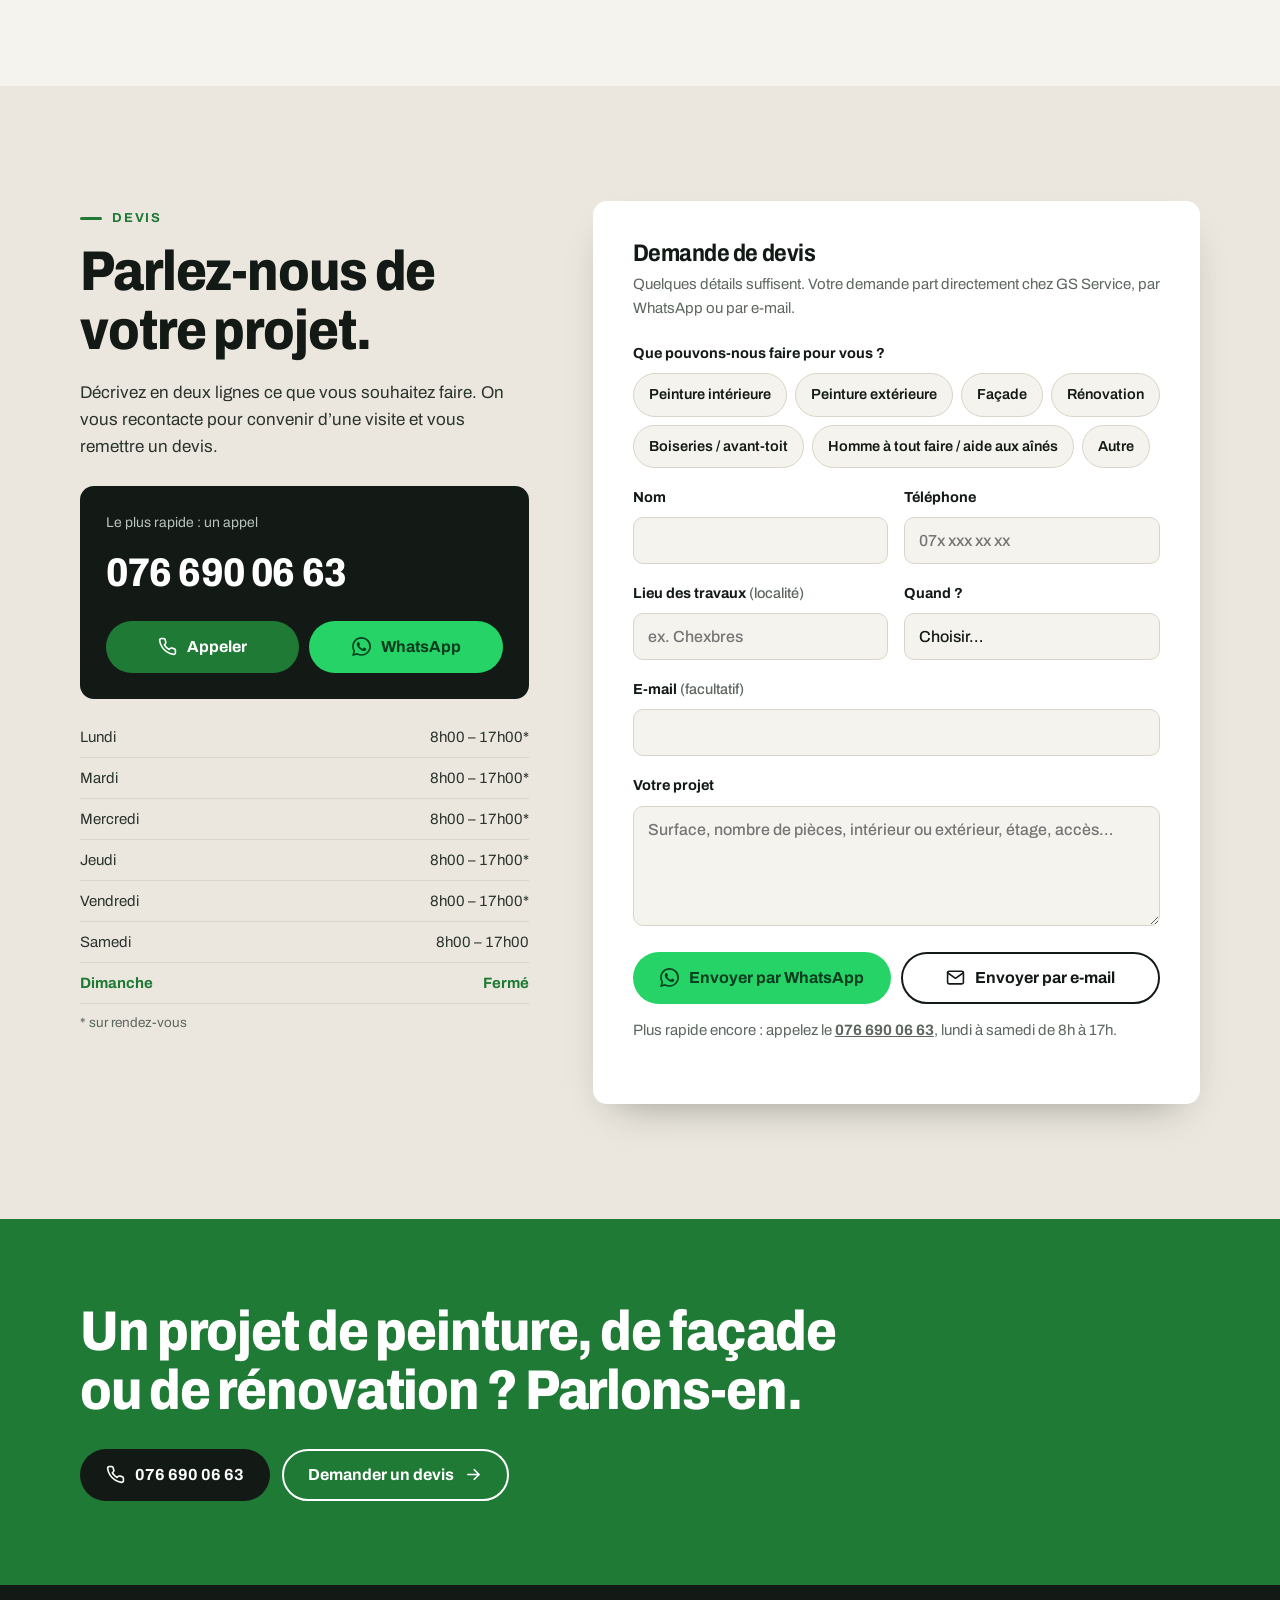
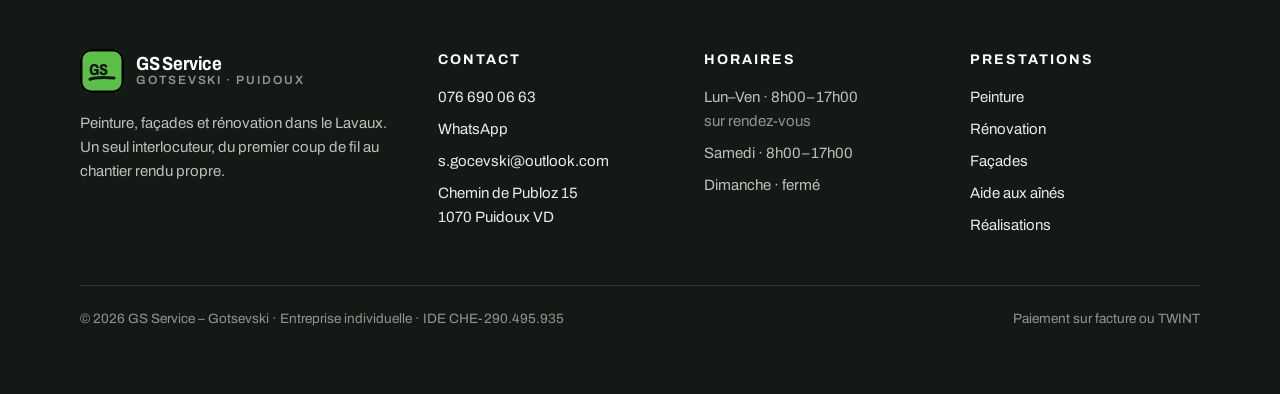
==== commit d6259721: "Add English and German versions with FR/EN/DE language switcher Co-Authored-By: Claude Opus 5.5 <nor" ====
--- a/index.html
+++ b/index.html
@@ -17,7 +17,11 @@
 <link rel="preconnect" href="https://fonts.googleapis.com">
 <link rel="preconnect" href="https://fonts.gstatic.com" crossorigin>
 <link href="https://fonts.googleapis.com/css2?family=Archivo:wdth,wght@62..125,400..800&display=swap" rel="stylesheet">
-<link rel="stylesheet" href="css/style.css?v=4">
+<link rel="stylesheet" href="css/style.css?v=5">
+<link rel="alternate" hreflang="fr" href="https://welcometothenextlevel.github.io/GS-Service/">
+<link rel="alternate" hreflang="en" href="https://welcometothenextlevel.github.io/GS-Service/en/">
+<link rel="alternate" hreflang="de" href="https://welcometothenextlevel.github.io/GS-Service/de/">
+<link rel="alternate" hreflang="x-default" href="https://welcometothenextlevel.github.io/GS-Service/">
 <script type="application/ld+json">
 {"@context":"https://schema.org","@type":"HousePainter","name":"GS Service - Gotsevski",
 "description":"Peinture intérieure et extérieure, façades, rénovation et homme à tout faire pour les aînés à Puidoux et dans le Lavaux.",
@@ -32,6 +36,7 @@
 <body>
 <div class="topbar"><div class="wrap">
   <div><span class="open-dot"></span><span data-status>Lun–Sam · 8h00–17h00</span></div>
+  <nav class="lang lang-top" aria-label="Choisir la langue"><a href="./" hreflang="fr" lang="fr" aria-current="true">FR</a><a href="en/" hreflang="en" lang="en">EN</a><a href="de/" hreflang="de" lang="de">DE</a></nav>
   <div class="tb-right">Puidoux · Lavaux · Riviera — <a href="tel:+41766900663">076 690 06 63</a> · <a href="mailto:s.gocevski@outlook.com">s.gocevski@outlook.com</a></div>
 </div></div>
 <header class="header"><div class="wrap">
@@ -43,6 +48,7 @@
     <a href="contact">Contact & devis</a>
   </nav>
   <div class="header-cta">
+    <nav class="lang lang-head" aria-label="Choisir la langue"><a href="./" hreflang="fr" lang="fr" aria-current="true">FR</a><a href="en/" hreflang="en" lang="en">EN</a><a href="de/" hreflang="de" lang="de">DE</a></nav>
     <a class="btn btn-green" href="tel:+41766900663" aria-label="Appeler le 076 690 06 63"><svg viewBox="0 0 24 24" fill="none" stroke="currentColor" stroke-width="2" stroke-linecap="round" stroke-linejoin="round" aria-hidden="true"><path d="M22 16.9v3a2 2 0 0 1-2.2 2 19.8 19.8 0 0 1-8.6-3.1 19.5 19.5 0 0 1-6-6A19.8 19.8 0 0 1 2.1 4.2 2 2 0 0 1 4.1 2h3a2 2 0 0 1 2 1.7c.1.9.4 1.8.7 2.7a2 2 0 0 1-.5 2.1L8 9.8a16 16 0 0 0 6 6l1.3-1.3a2 2 0 0 1 2.1-.5c.9.3 1.8.6 2.7.7a2 2 0 0 1 1.7 2z"/></svg><span class="lbl">076 690 06 63</span></a>
     <button class="burger" aria-label="Menu" aria-expanded="false" aria-controls="nav"><svg viewBox="0 0 24 24" fill="none" stroke="currentColor" stroke-width="2" stroke-linecap="round" aria-hidden="true"><path d="M4 7h16M4 12h16M4 17h16"/></svg></button>
   </div>
@@ -296,6 +302,6 @@
   <button class="lb-prev" aria-label="Photo précédente"><svg viewBox="0 0 24 24" fill="none" stroke="currentColor" stroke-width="2.2" stroke-linecap="round" stroke-linejoin="round"><path d="m15 18-6-6 6-6"/></svg></button>
   <button class="lb-next" aria-label="Photo suivante"><svg viewBox="0 0 24 24" fill="none" stroke="currentColor" stroke-width="2.2" stroke-linecap="round" stroke-linejoin="round"><path d="m9 18 6-6-6-6"/></svg></button>
 </div>
-<script src="js/main.js?v=1" defer></script>
+<script src="js/main.js?v=2" defer></script>
 </body>
 </html>
--- a/css/style.css
+++ b/css/style.css
@@ -81,6 +81,21 @@
 }
 @media (max-width:720px){.nav{inset:74px 0 auto 0}}
 @media (max-width:720px){.header.shift .nav{inset:74px 0 auto 0}}
+
+/* language switch */
+.lang{display:inline-flex;align-items:center;border:1.5px solid var(--ink);border-radius:999px;padding:3px;gap:2px}
+.lang a{font-size:13px;font-weight:700;letter-spacing:.04em;text-decoration:none;padding:6px 10px;border-radius:999px;line-height:1;color:var(--ink)}
+.lang a:hover{background:var(--paper-2)}
+.lang a[aria-current]{background:var(--ink);color:#fff}
+.lang-top{display:none;border-color:rgba(255,255,255,.35);padding:2px}
+.lang-top a{color:#fff;font-size:12px;padding:5px 9px}
+.lang-top a:hover{background:rgba(255,255,255,.12)}
+.lang-top a[aria-current]{background:#fff;color:var(--ink)}
+@media (max-width:720px){
+  .lang-head{display:none}
+  .lang-top{display:inline-flex}
+  .topbar .wrap{justify-content:space-between}
+}
 
 /* hero */
 .hero{padding:clamp(28px,5vw,64px) 0 clamp(48px,7vw,96px)}
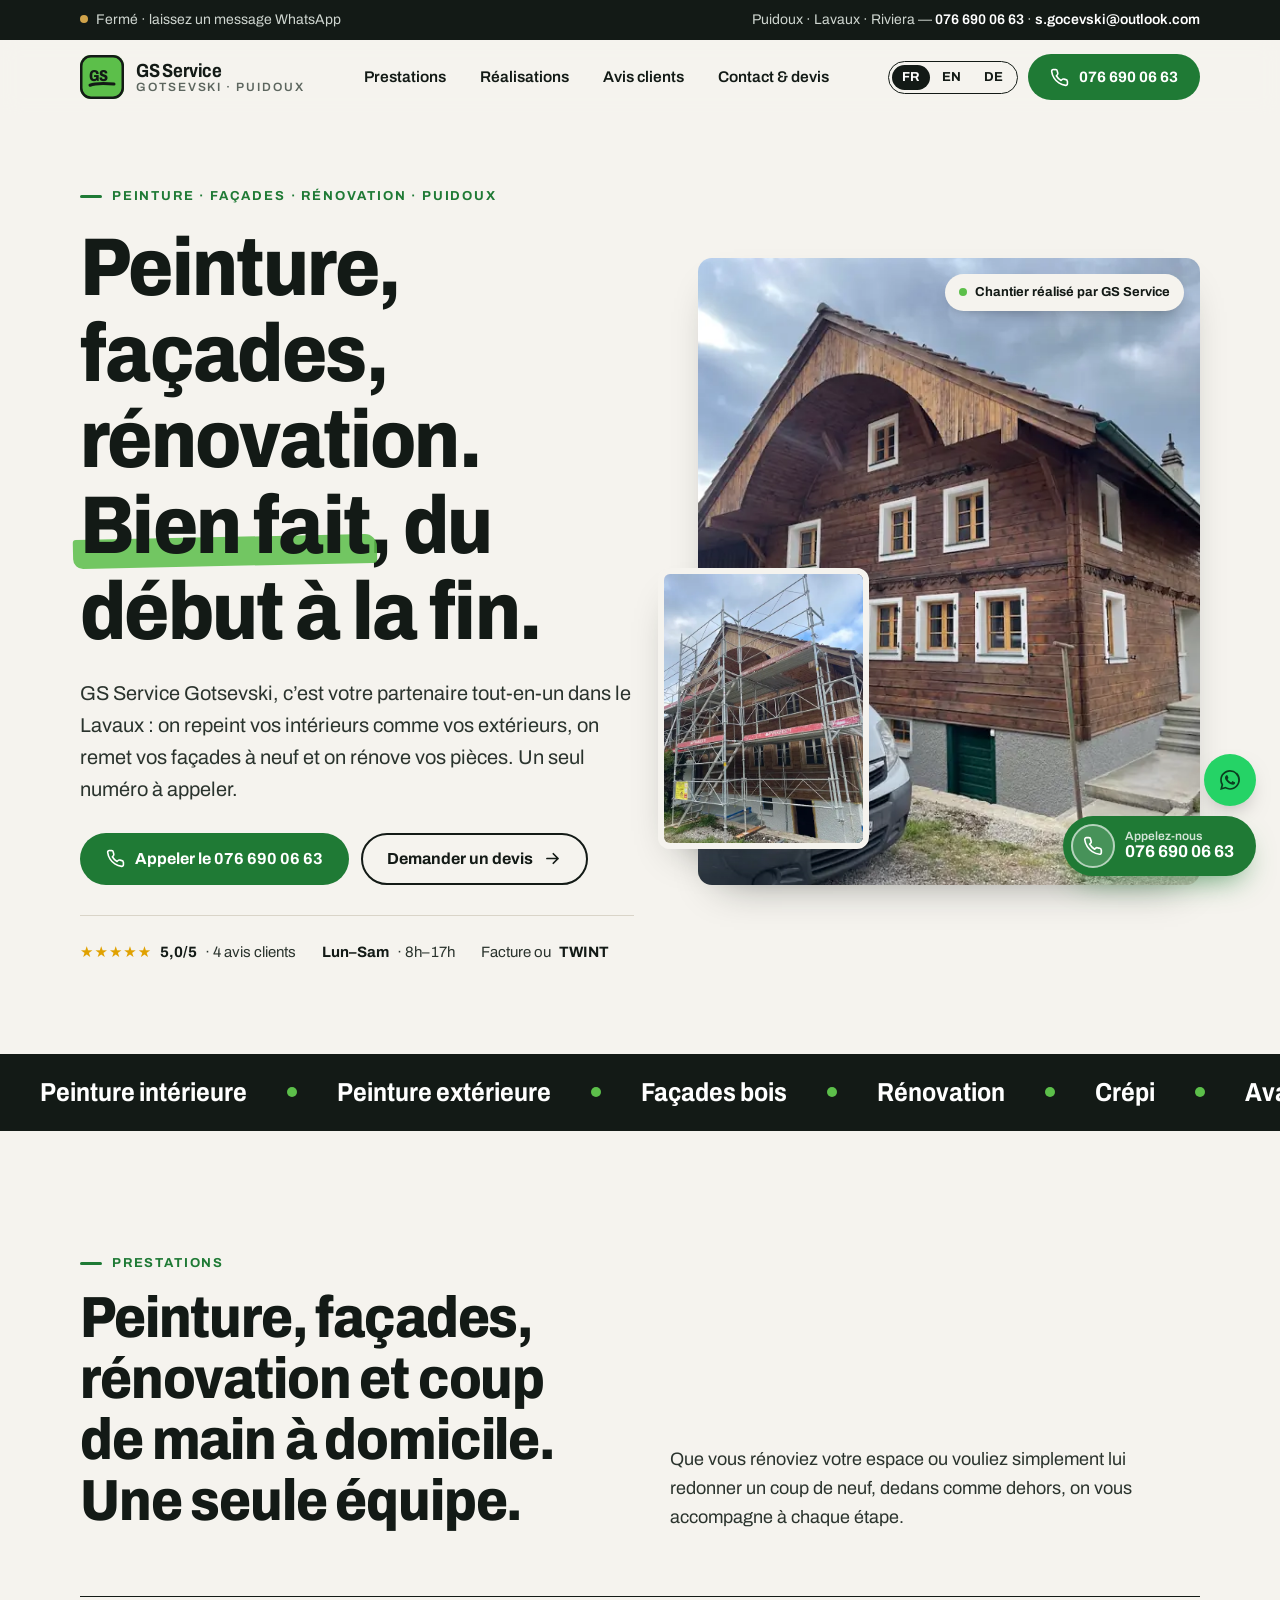
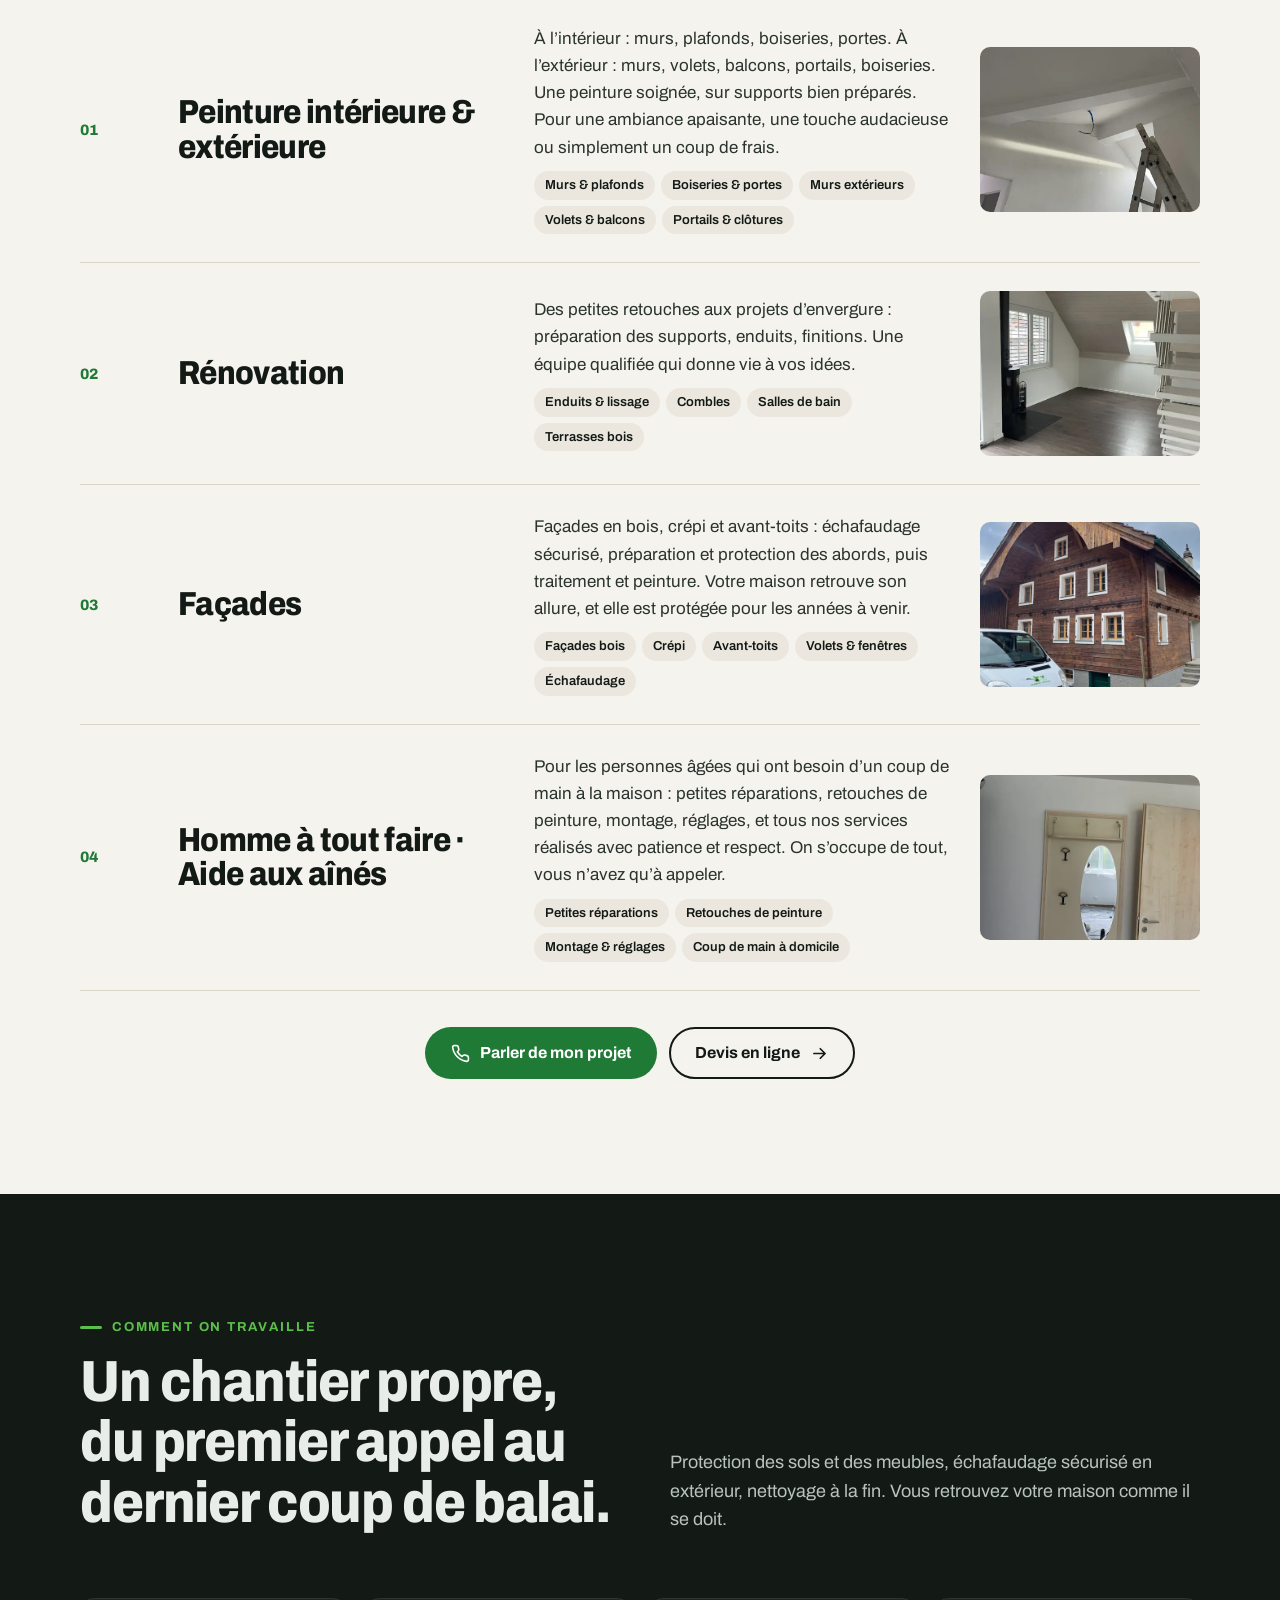
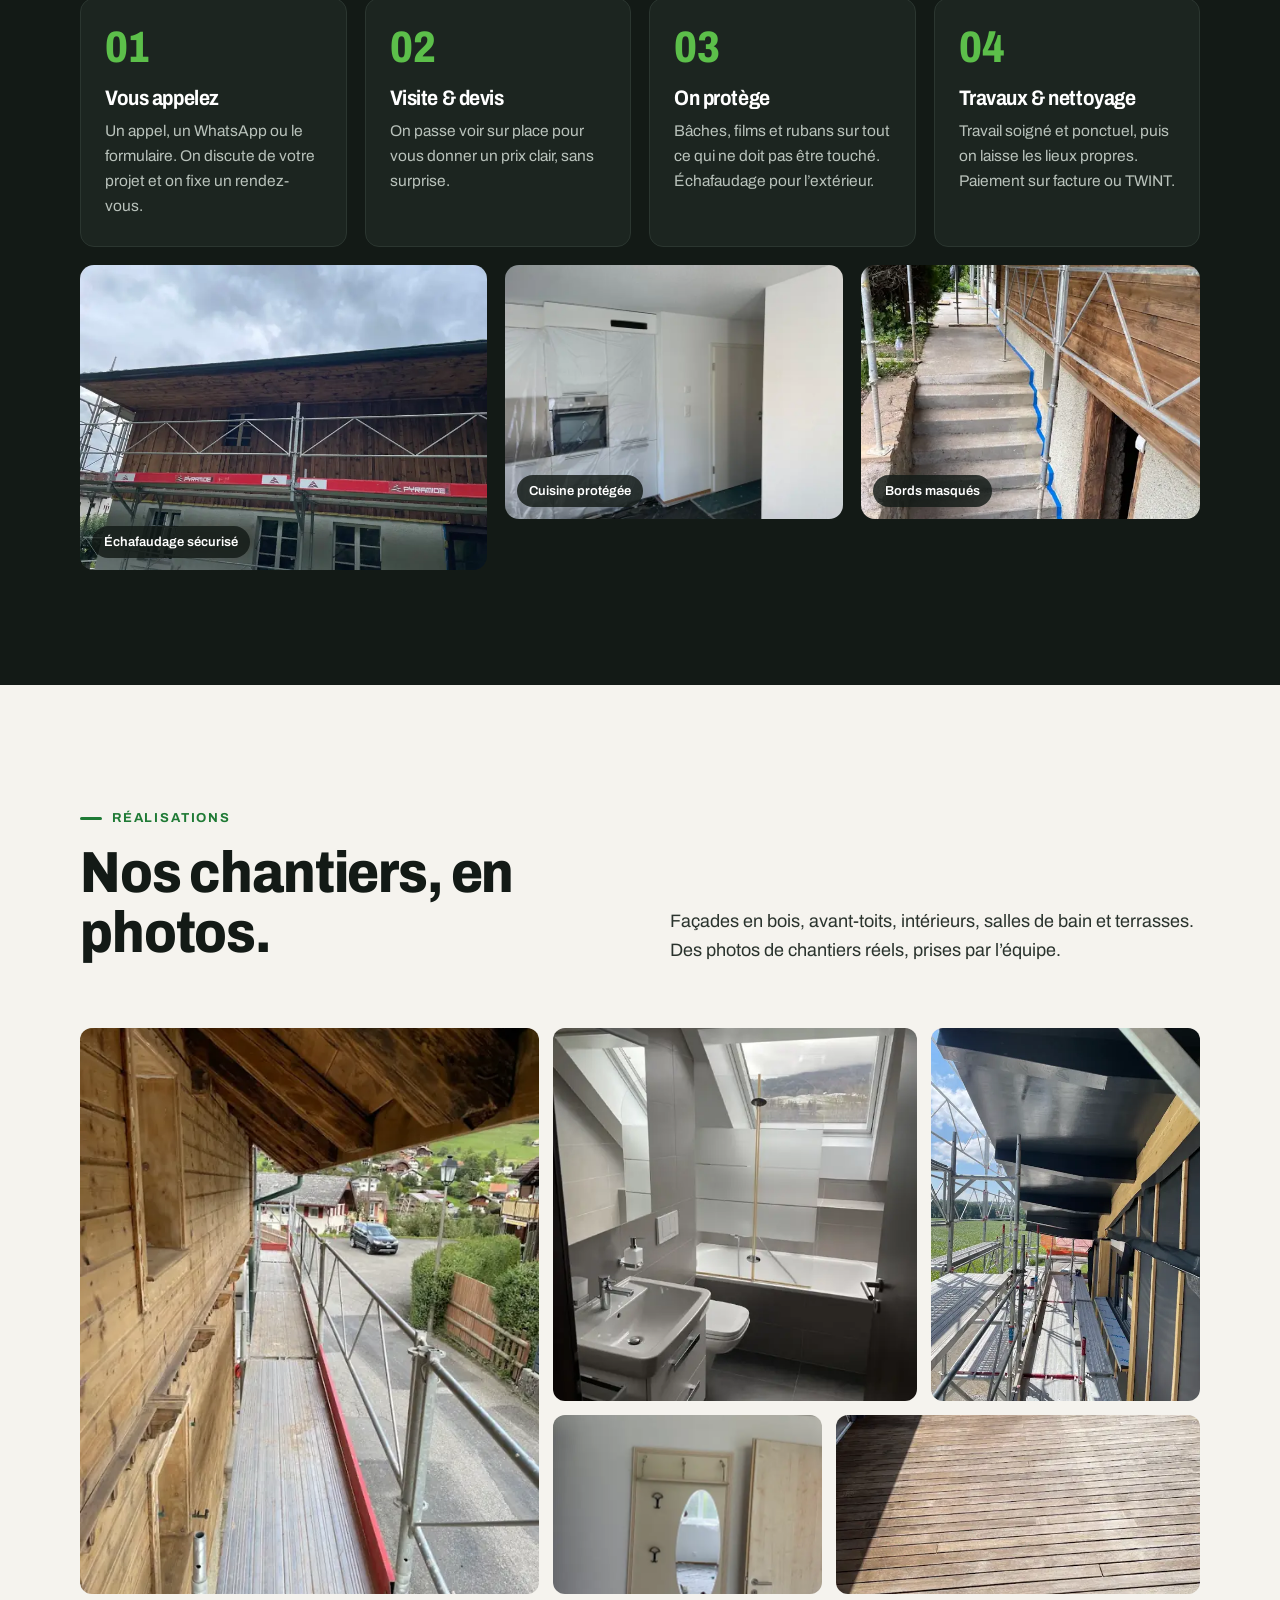
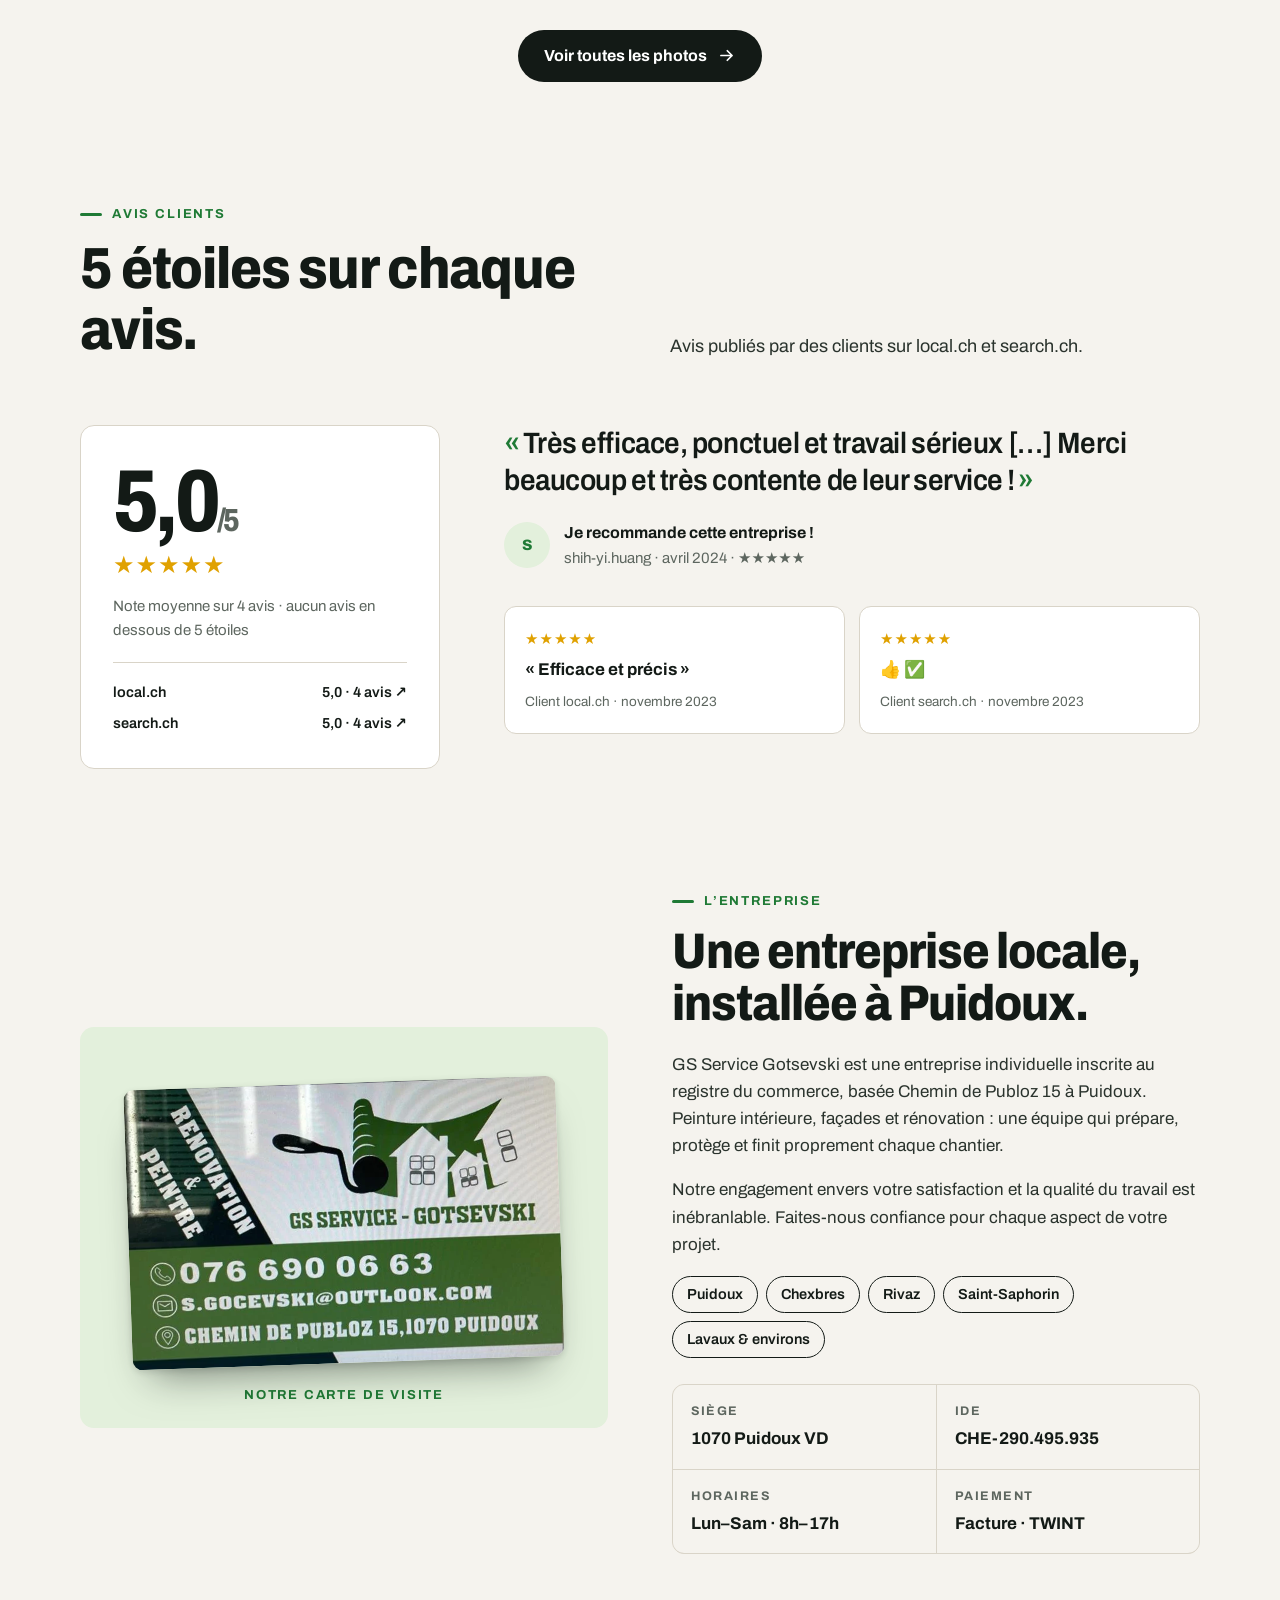
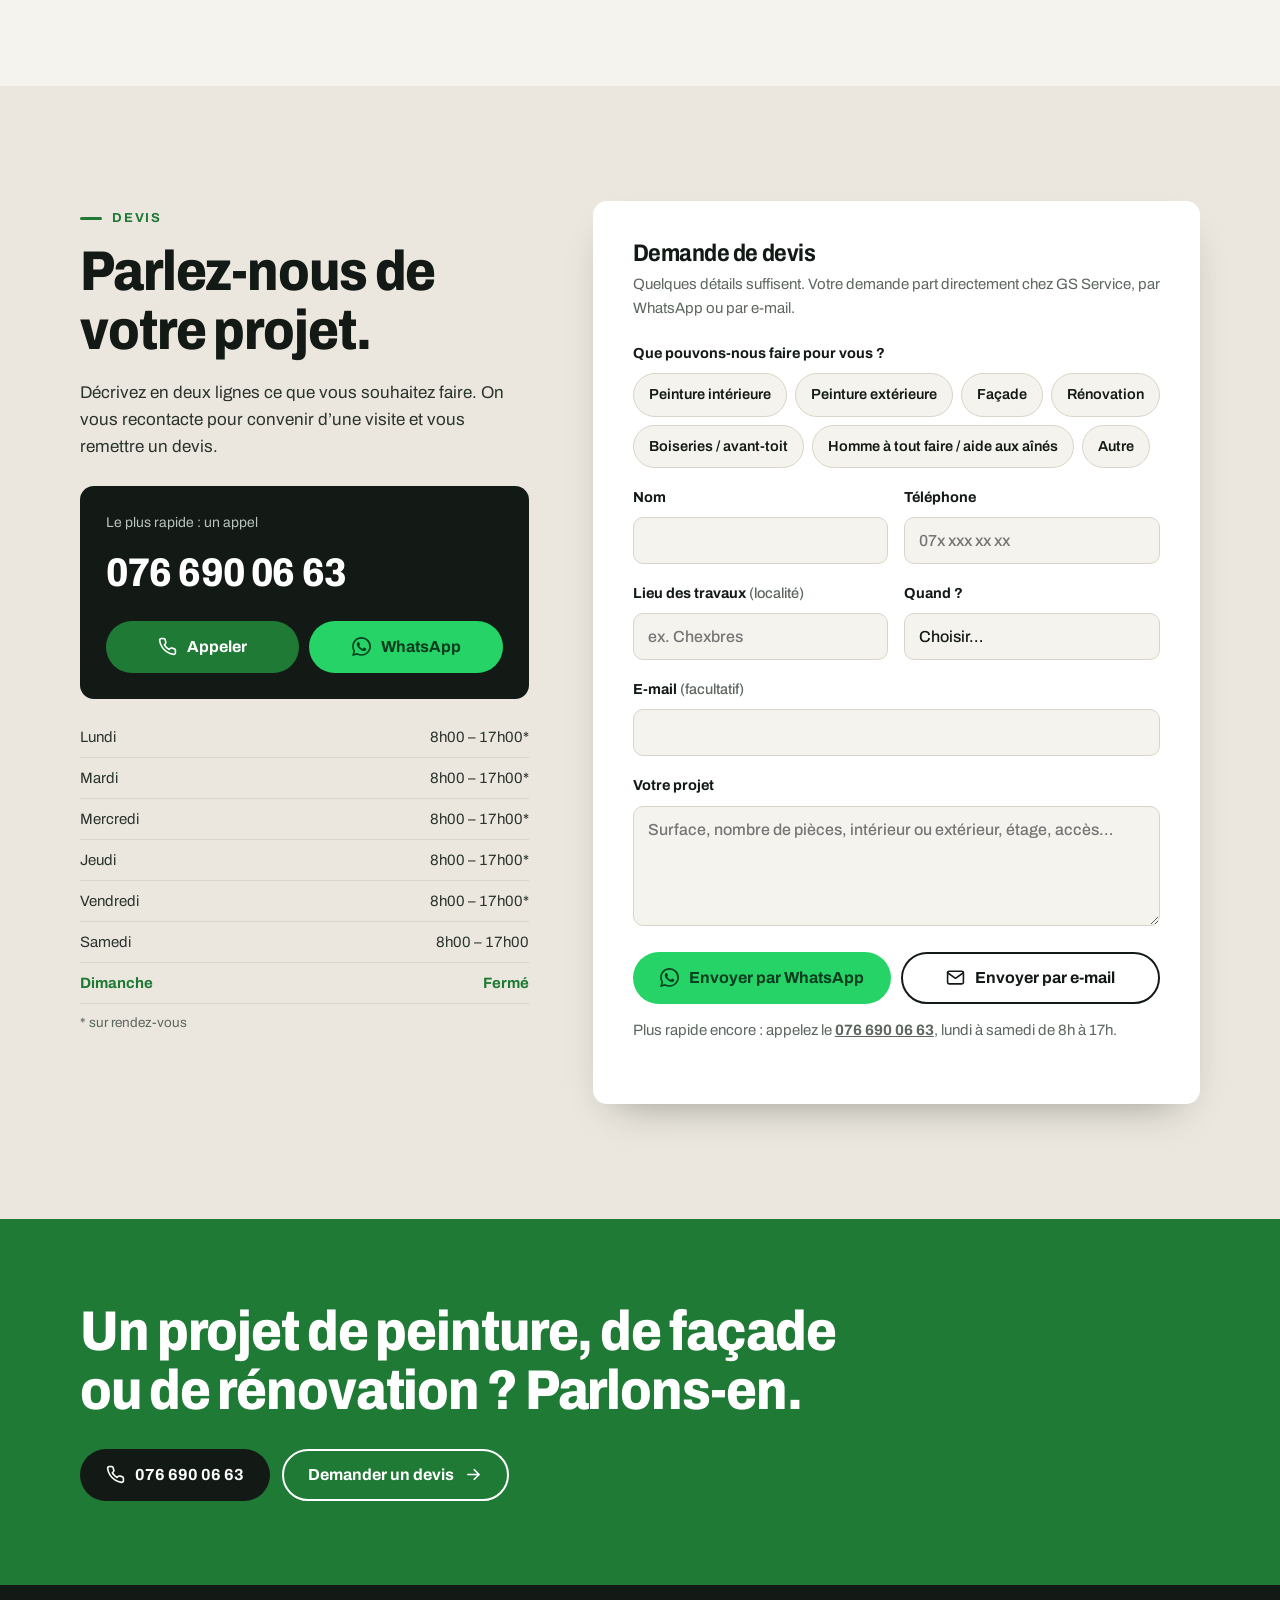
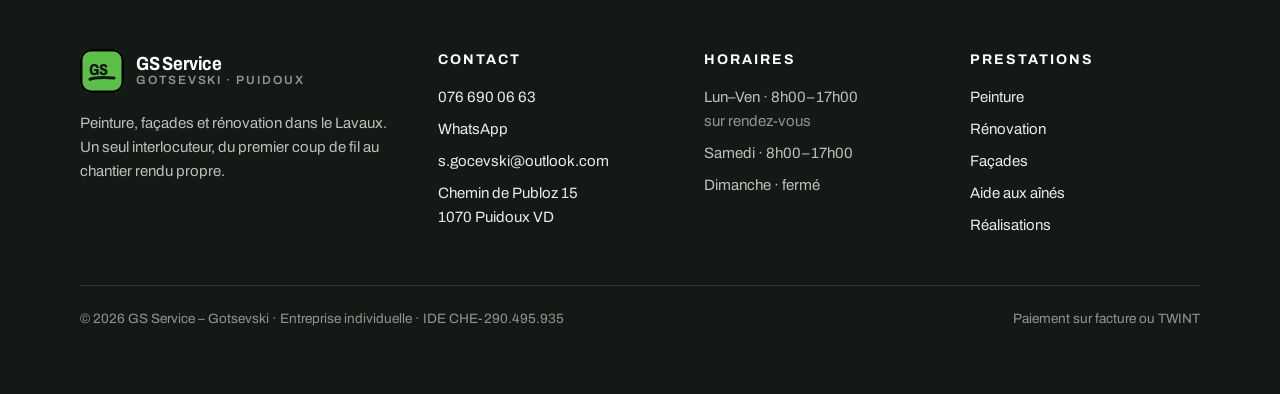
==== commit b64c520b: "Add business card to company section and contact page Co-Authored-By: Claude Opus 5.5 <noreply@anthr" ====
--- a/index.html
+++ b/index.html
@@ -17,7 +17,7 @@
 <link rel="preconnect" href="https://fonts.googleapis.com">
 <link rel="preconnect" href="https://fonts.gstatic.com" crossorigin>
 <link href="https://fonts.googleapis.com/css2?family=Archivo:wdth,wght@62..125,400..800&display=swap" rel="stylesheet">
-<link rel="stylesheet" href="css/style.css?v=5">
+<link rel="stylesheet" href="css/style.css?v=6">
 <link rel="alternate" hreflang="fr" href="https://welcometothenextlevel.github.io/GS-Service/">
 <link rel="alternate" hreflang="en" href="https://welcometothenextlevel.github.io/GS-Service/en/">
 <link rel="alternate" hreflang="de" href="https://welcometothenextlevel.github.io/GS-Service/de/">
@@ -174,7 +174,7 @@
 </div></section>
 
 <section class="section" style="padding-top:0"><div class="wrap about">
-  <div class="about-img rv"><img src="img/facade-crepi.webp" srcset="img/facade-crepi-sm.webp 720w, img/facade-crepi.webp 1400w" sizes="(max-width:860px) 100vw, 50vw" alt="Façade crépie avec échafaudage et volets" loading="lazy" decoding="async"></div>
+  <div class="rv"><figure class="bizcard"><img src="img/carte-de-visite.webp" width="724" height="470" alt="Carte de visite de GS Service – Gotsevski : rénovation et peinture, 076 690 06 63, s.gocevski@outlook.com, Chemin de Publoz 15, 1070 Puidoux" loading="lazy" decoding="async"><figcaption>Notre carte de visite</figcaption></figure></div>
   <div class="rv">
     <span class="eyebrow">L’entreprise</span>
     <h2>Une entreprise locale, installée à Puidoux.</h2>
--- a/css/style.css
+++ b/css/style.css
@@ -237,6 +237,15 @@
 .towns{display:flex;flex-wrap:wrap;gap:8px;margin-top:18px}
 .towns span{border:1.5px solid var(--ink);border-radius:999px;padding:6px 14px;font-weight:600;font-size:14.5px}
 @media (max-width:860px){.about{grid-template-columns:1fr}}
+
+/* business card */
+.bizcard{margin:0;background:var(--green-soft);border-radius:var(--radius);padding:clamp(28px,5vw,56px) clamp(20px,4vw,48px) 22px;text-align:center}
+.bizcard img{width:100%;max-width:560px;height:auto;margin:0 auto;border-radius:10px;box-shadow:0 24px 40px -20px rgba(19,26,22,.55),0 2px 6px rgba(19,26,22,.12);transform:rotate(-2deg);transition:transform .4s}
+.bizcard:hover img{transform:rotate(0) scale(1.02)}
+.bizcard figcaption{margin-top:22px;font-size:13px;font-weight:700;letter-spacing:.14em;text-transform:uppercase;color:var(--green)}
+.bizcard-sm{margin-top:18px;padding:28px 22px 18px}
+.bizcard-sm img{max-width:420px}
+@media (prefers-reduced-motion:reduce){.bizcard img{transform:none}}
 
 /* quote form */
 .quote-sec{background:var(--paper-2)}
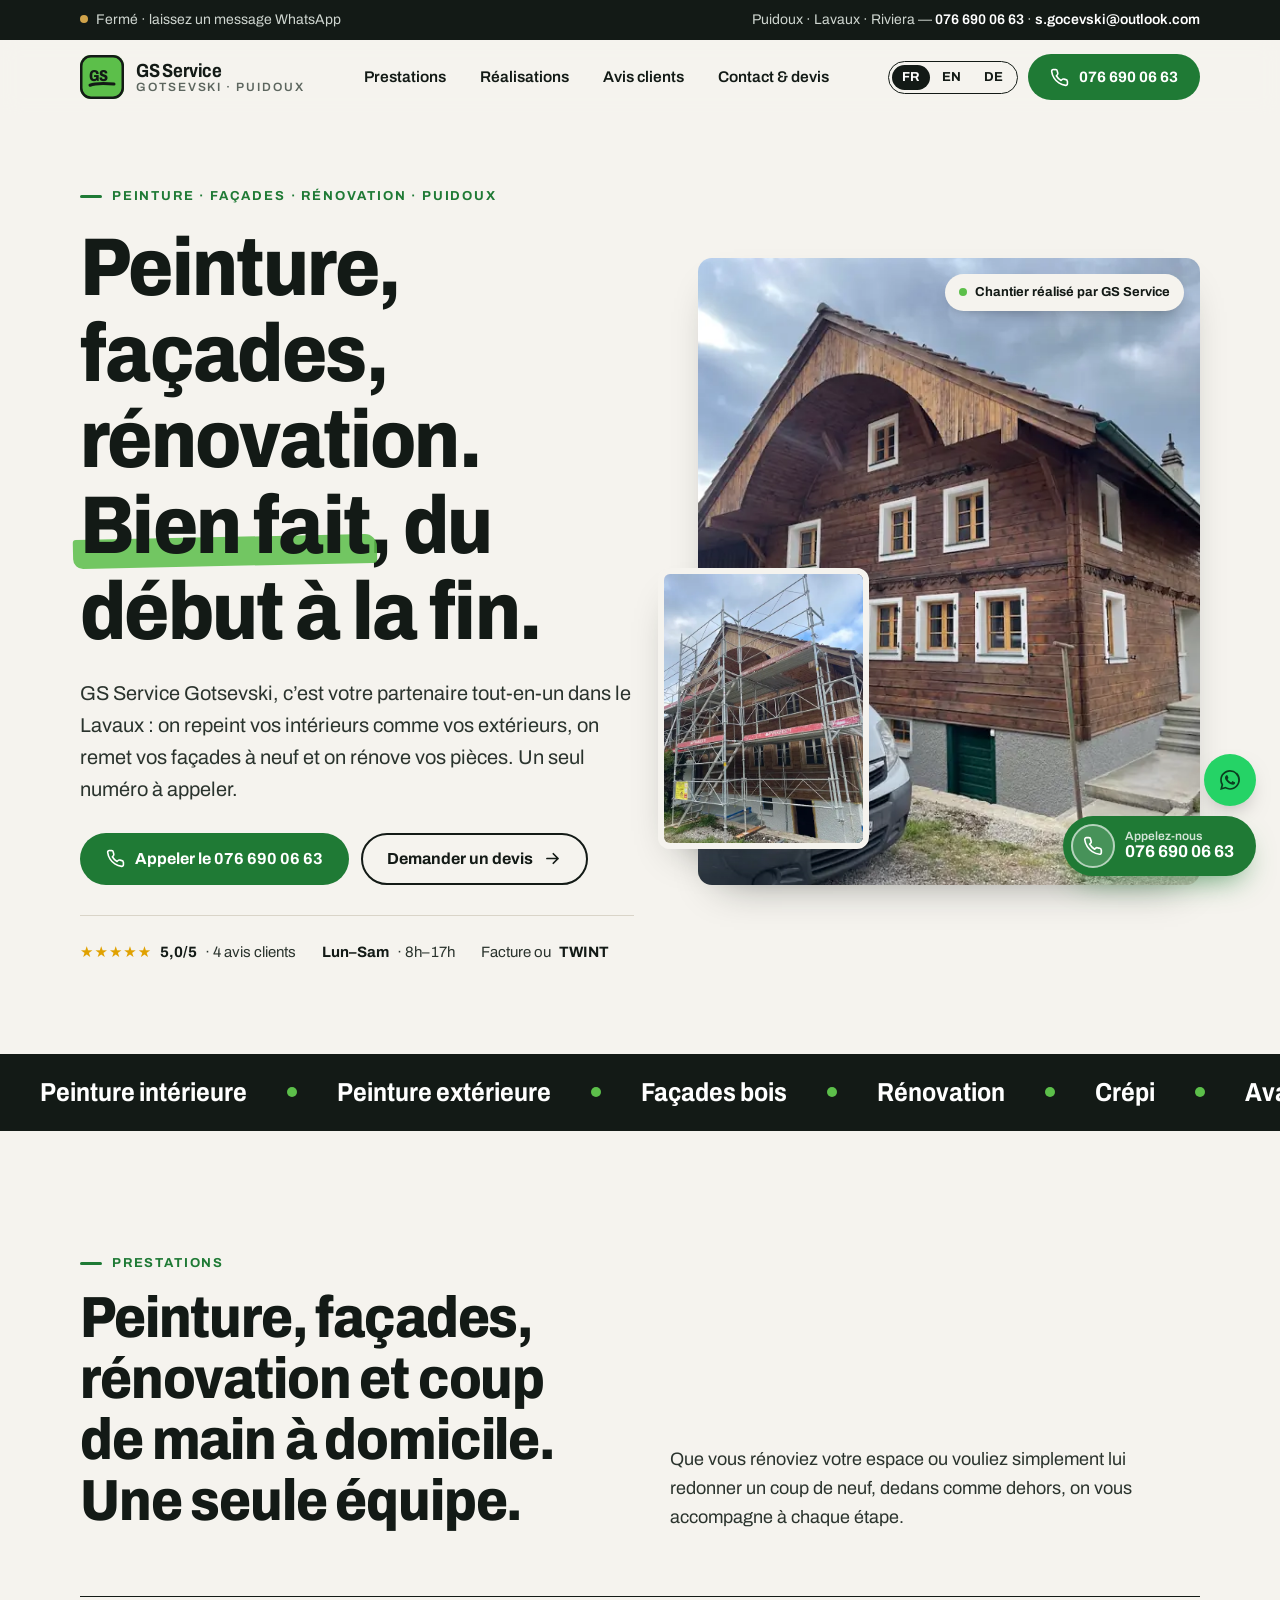
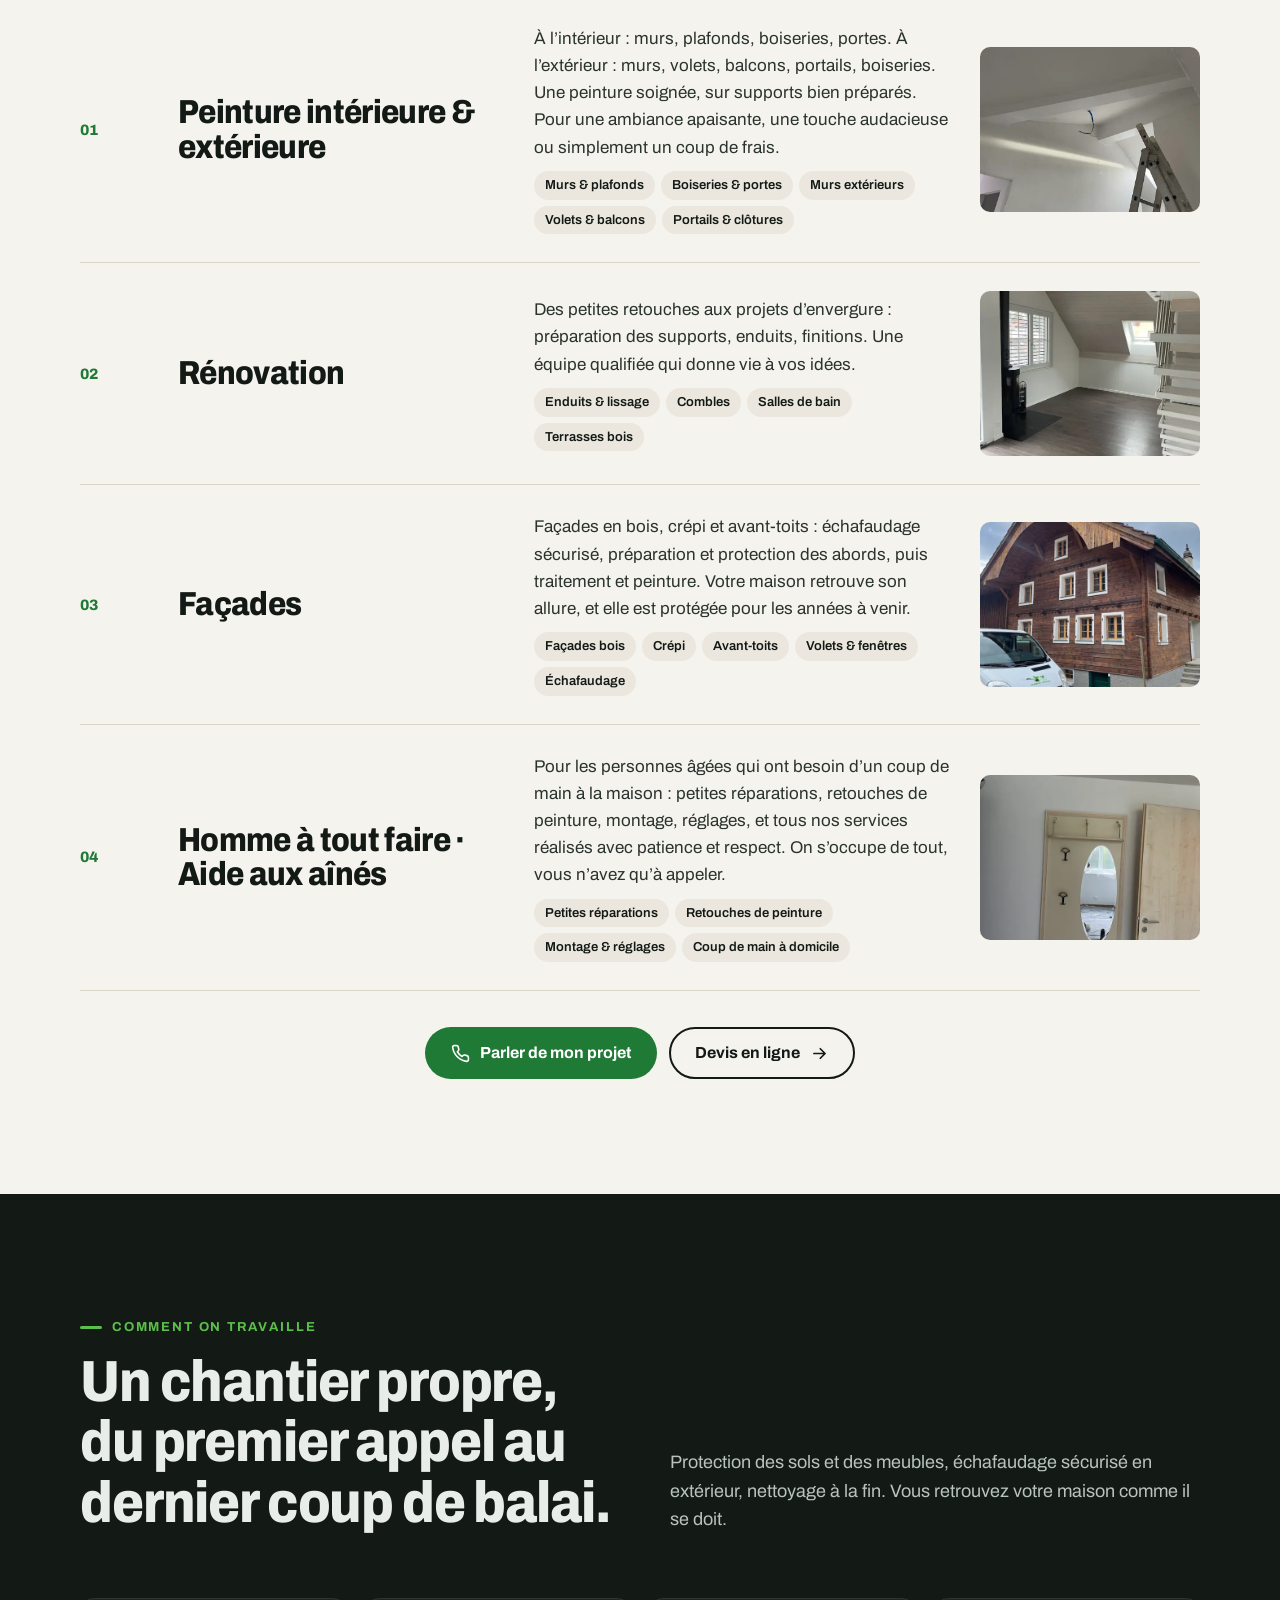
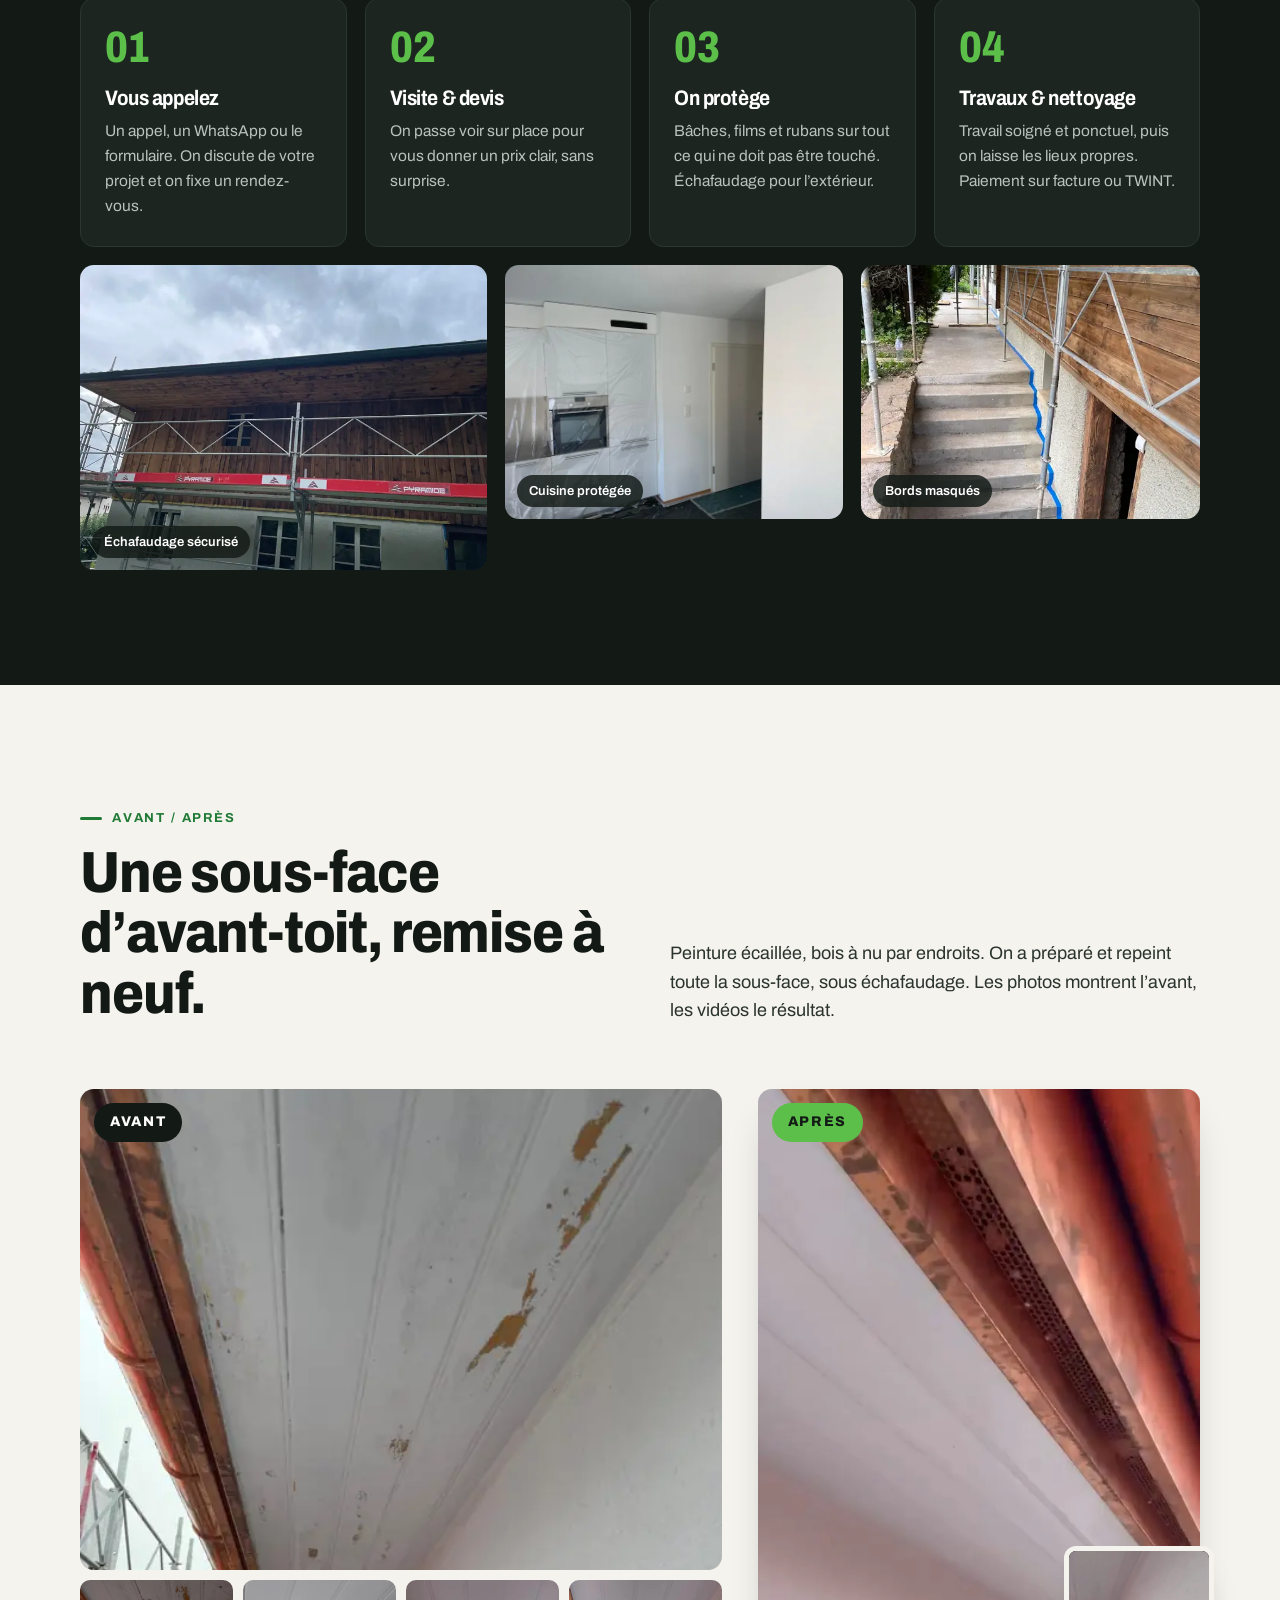
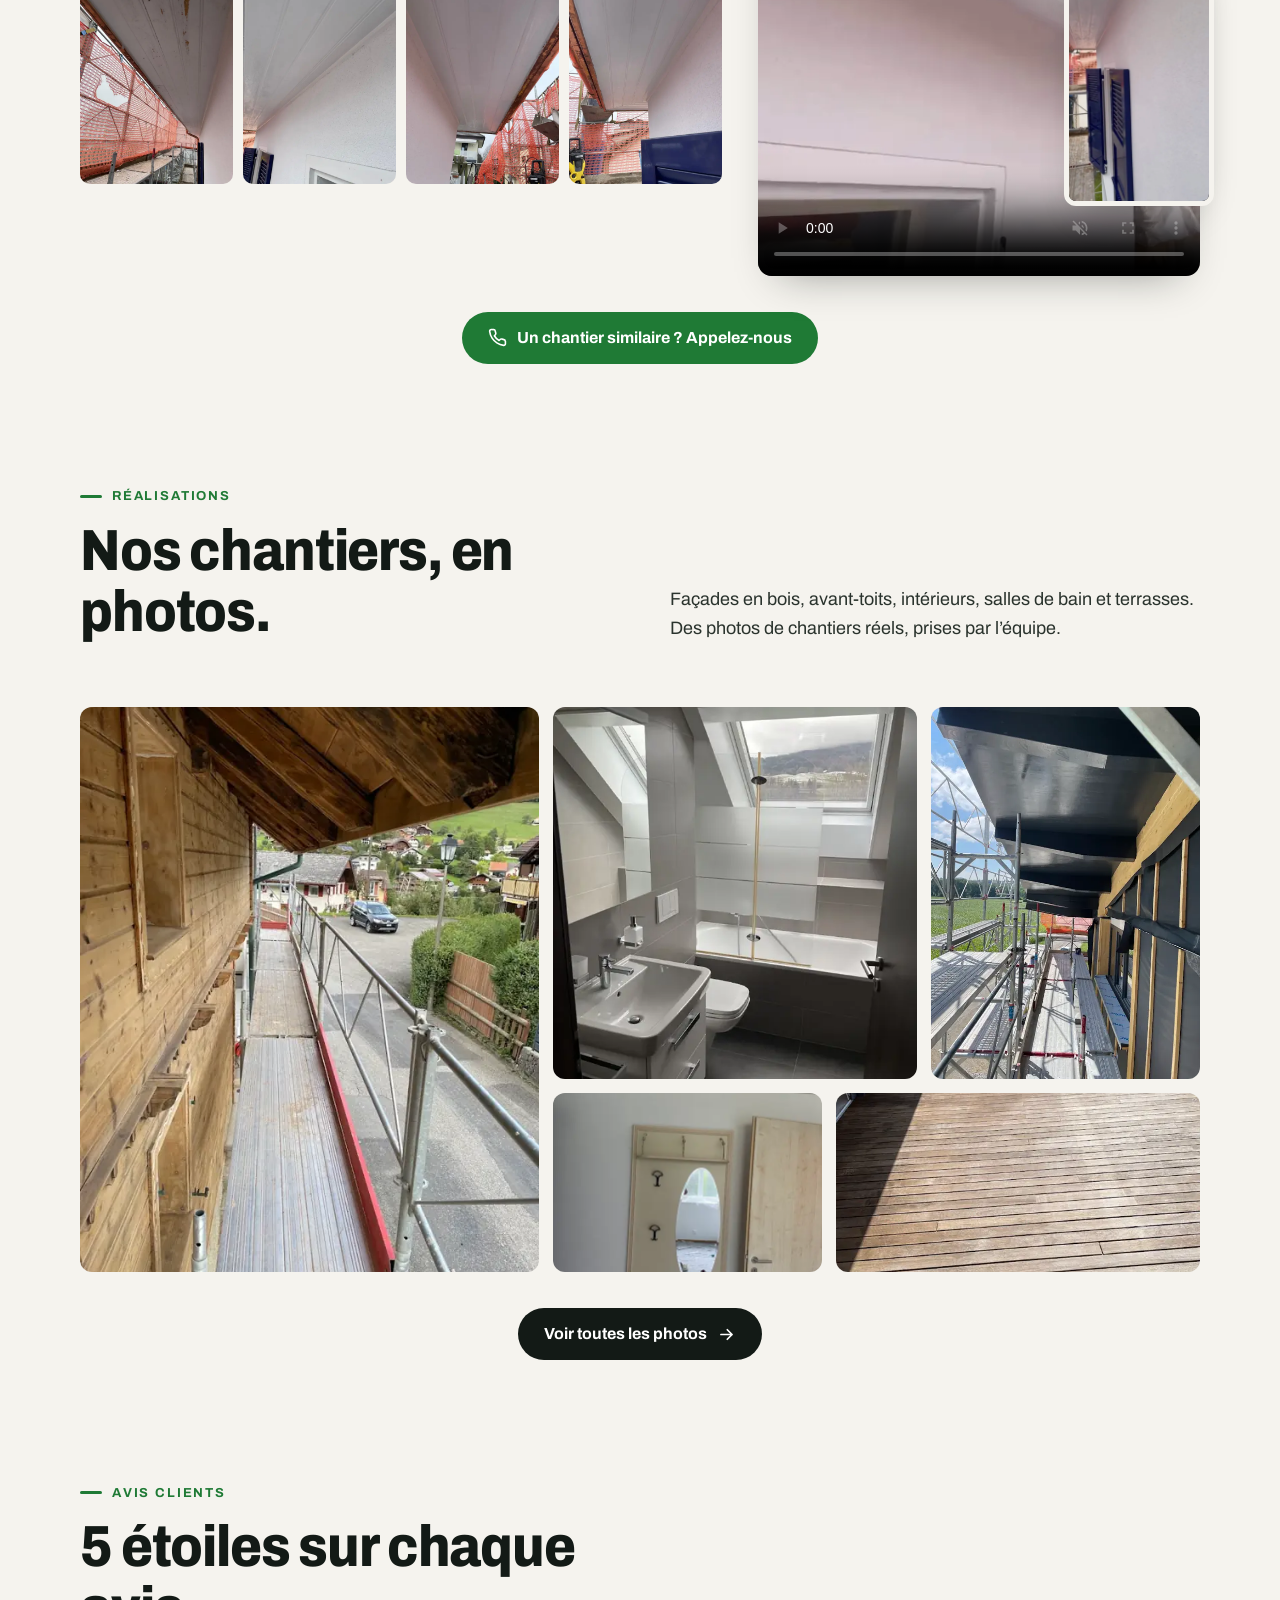
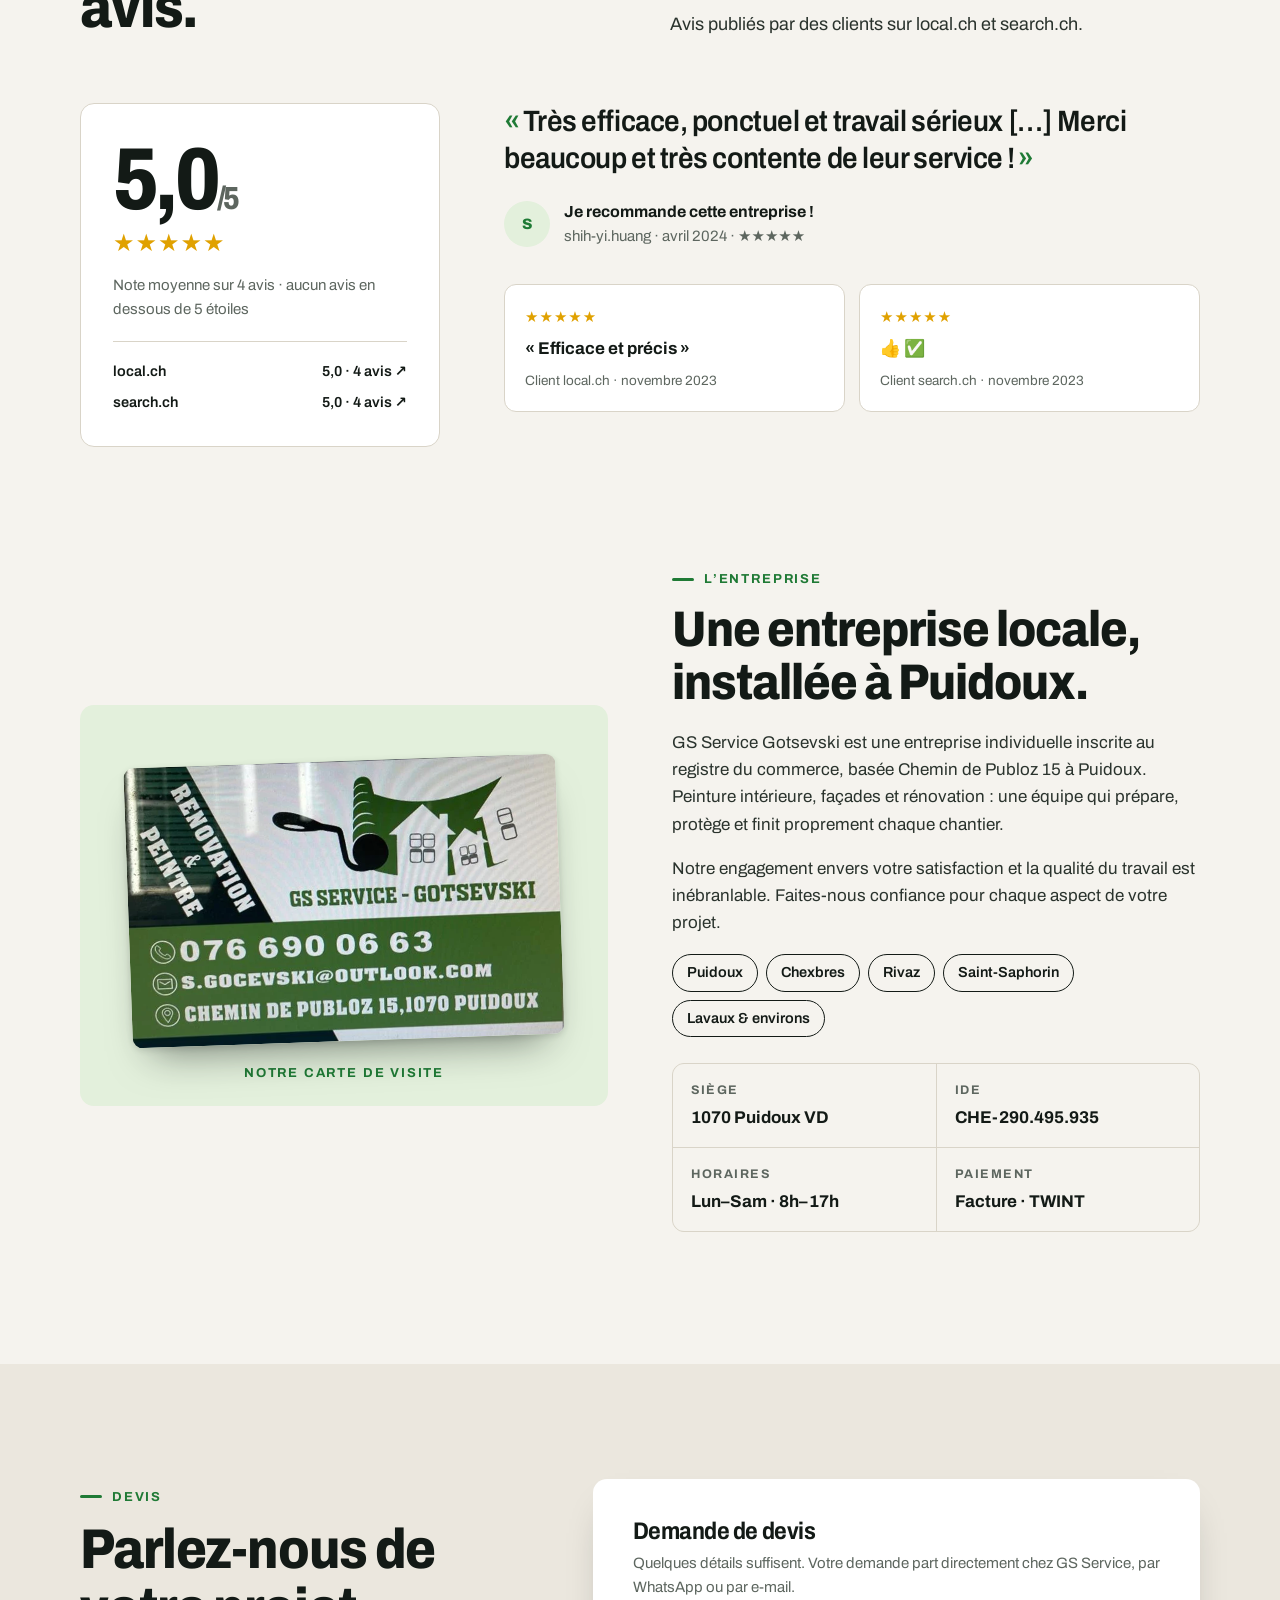
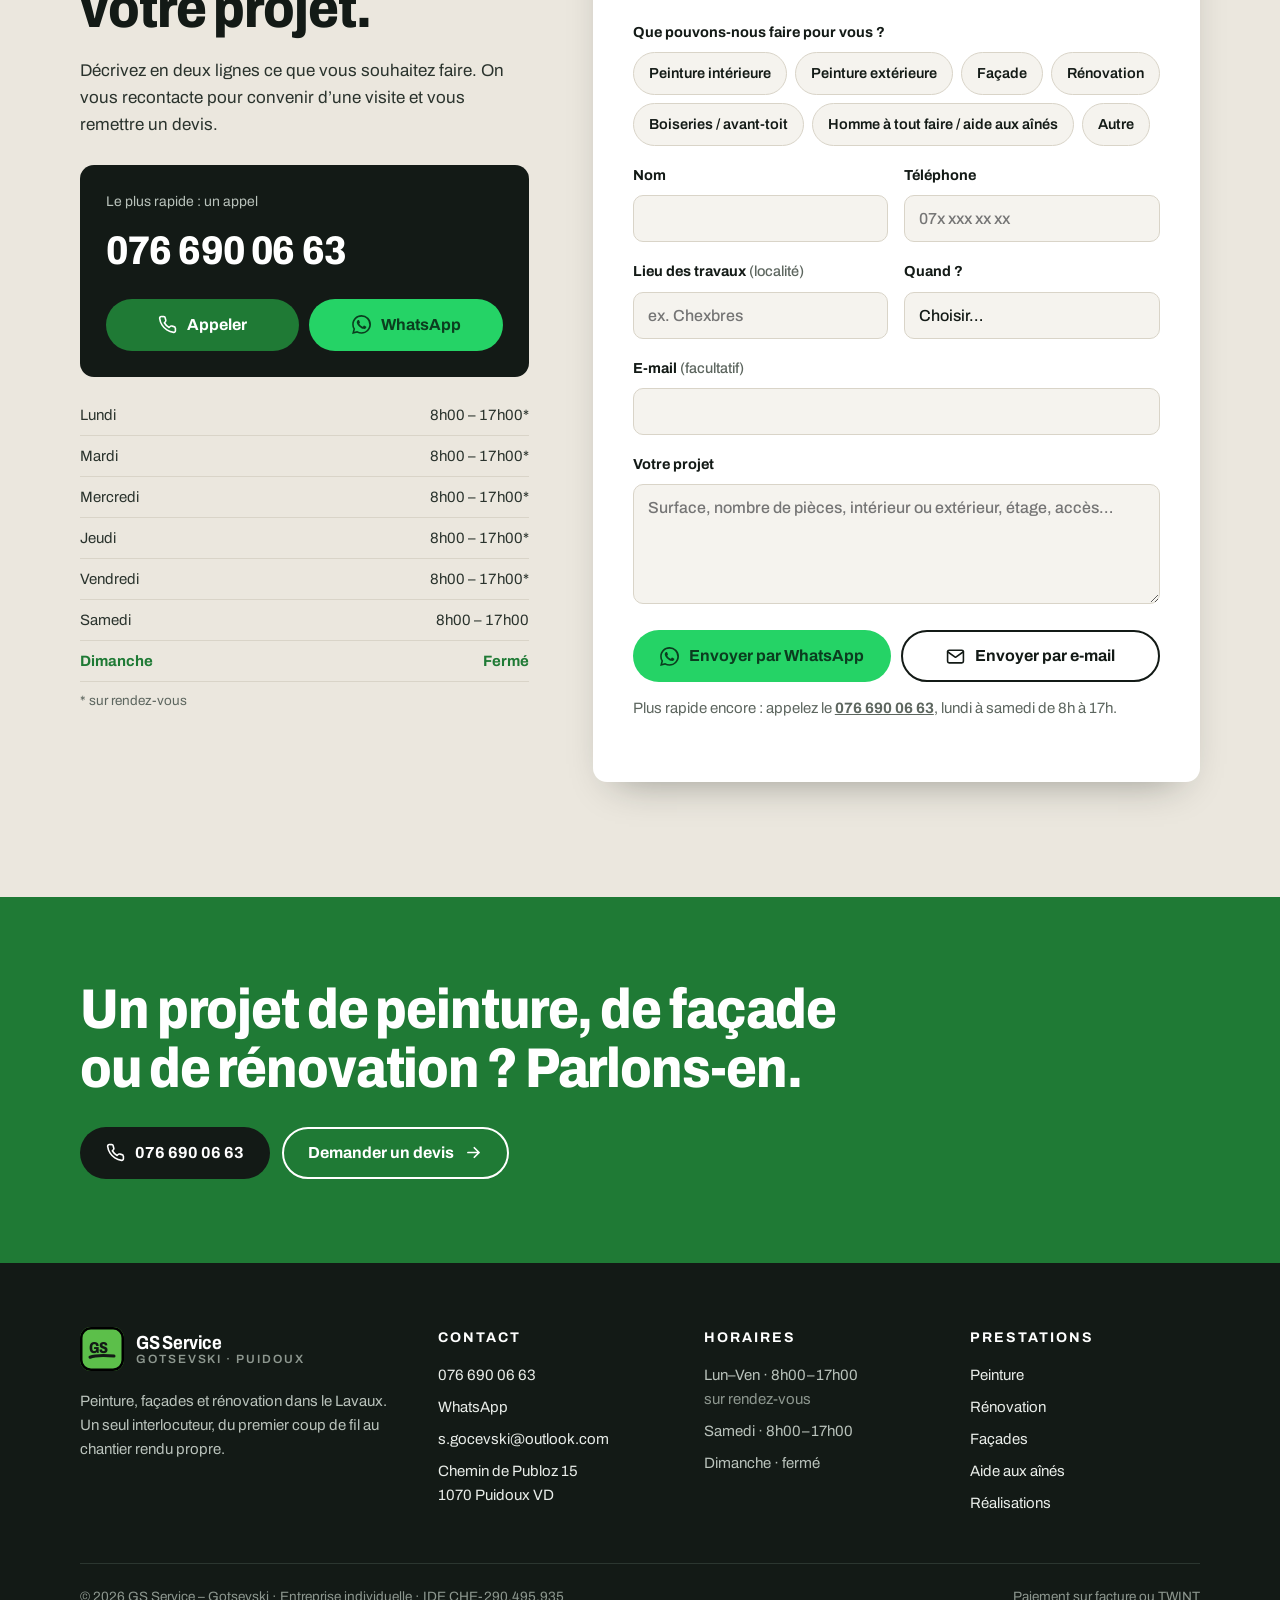
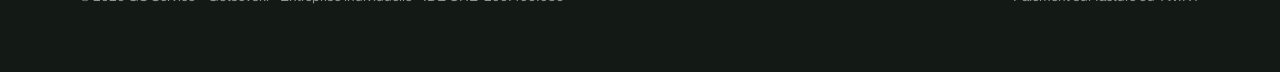
==== commit f2aedb9d: "Add before/after: roof eave underside (photos before, videos after) Co-Authored-By: Claude Opus 5.5 " ====
--- a/index.html
+++ b/index.html
@@ -17,7 +17,7 @@
 <link rel="preconnect" href="https://fonts.googleapis.com">
 <link rel="preconnect" href="https://fonts.gstatic.com" crossorigin>
 <link href="https://fonts.googleapis.com/css2?family=Archivo:wdth,wght@62..125,400..800&display=swap" rel="stylesheet">
-<link rel="stylesheet" href="css/style.css?v=6">
+<link rel="stylesheet" href="css/style.css?v=7">
 <link rel="alternate" hreflang="fr" href="https://welcometothenextlevel.github.io/GS-Service/">
 <link rel="alternate" hreflang="en" href="https://welcometothenextlevel.github.io/GS-Service/en/">
 <link rel="alternate" hreflang="de" href="https://welcometothenextlevel.github.io/GS-Service/de/">
@@ -130,7 +130,32 @@
   </div>
 </div></section>
 
-<section class="section" id="realisations"><div class="wrap">
+<section class="section ba-sec" id="avant-apres"><div class="wrap">
+  <div class="section-head">
+    <div><span class="eyebrow">Avant / après</span><h2>Une sous-face d’avant-toit, remise à neuf.</h2></div>
+    <p>Peinture écaillée, bois à nu par endroits. On a préparé et repeint toute la sous-face, sous échafaudage. Les photos montrent l’avant, les vidéos le résultat.</p>
+  </div>
+  <div class="ba">
+    <div class="ba-before rv">
+      <span class="ba-tag">Avant</span>
+      <div class="ba-grid" data-lb>
+        <a class="ba-main" href="img/avant-sous-face-1.webp" data-caption="Avant – Peinture écaillée sur toute la longueur de la sous-face"><img src="img/avant-sous-face-1.webp" srcset="img/avant-sous-face-1-sm.webp 720w, img/avant-sous-face-1.webp 1400w" sizes="(max-width:900px) 100vw, 640px" alt="Sous-face d’avant-toit avec la peinture écaillée, avant les travaux" loading="lazy" decoding="async"></a>
+        <a href="img/avant-sous-face-2.webp" data-caption="Avant – Sous-face écaillée, bois à nu par endroits"><img src="img/avant-sous-face-2.webp" srcset="img/avant-sous-face-2-sm.webp 720w, img/avant-sous-face-2.webp 1400w" sizes="(max-width:900px) 25vw, 160px" alt="Sous-face écaillée, bois à nu par endroits" loading="lazy" decoding="async"></a><a href="img/avant-sous-face-3.webp" data-caption="Avant – Sous-face en cours de préparation"><img src="img/avant-sous-face-3.webp" srcset="img/avant-sous-face-3-sm.webp 720w, img/avant-sous-face-3.webp 1400w" sizes="(max-width:900px) 25vw, 160px" alt="Sous-face en cours de préparation" loading="lazy" decoding="async"></a><a href="img/avant-sous-face-4.webp" data-caption="Avant – Sous-face et chéneau en cuivre pendant les travaux"><img src="img/avant-sous-face-4.webp" srcset="img/avant-sous-face-4-sm.webp 720w, img/avant-sous-face-4.webp 1400w" sizes="(max-width:900px) 25vw, 160px" alt="Sous-face et chéneau en cuivre pendant les travaux" loading="lazy" decoding="async"></a><a href="img/avant-sous-face-5.webp" data-caption="Avant – Sous-face vue depuis l’échafaudage pendant les travaux"><img src="img/avant-sous-face-5.webp" srcset="img/avant-sous-face-5-sm.webp 720w, img/avant-sous-face-5.webp 1400w" sizes="(max-width:900px) 25vw, 160px" alt="Sous-face vue depuis l’échafaudage pendant les travaux" loading="lazy" decoding="async"></a>
+      </div>
+    </div>
+    <div class="ba-after rv">
+      <span class="ba-tag ba-tag-after">Après</span>
+      <figure class="ba-video">
+        <video data-autoplay muted loop playsinline controls preload="none" poster="img/apres-sous-face-poster.webp" aria-label="Vidéo : la sous-face terminée, repeinte en blanc">
+          <source src="video/apres-sous-face.mp4" type="video/mp4">
+        </video>
+        <div class="ba-clip"><video data-autoplay muted loop playsinline preload="none" poster="img/apres-sous-face-court-poster.webp" aria-label="Court extrait : la façade et les volets après les travaux"><source src="video/apres-sous-face-court.mp4" type="video/mp4"></video></div>
+      </figure>
+    </div>
+  </div>
+  <div class="center-cta"><a class="btn btn-green" href="tel:+41766900663"><svg viewBox="0 0 24 24" fill="none" stroke="currentColor" stroke-width="2" stroke-linecap="round" stroke-linejoin="round" aria-hidden="true"><path d="M22 16.9v3a2 2 0 0 1-2.2 2 19.8 19.8 0 0 1-8.6-3.1 19.5 19.5 0 0 1-6-6A19.8 19.8 0 0 1 2.1 4.2 2 2 0 0 1 4.1 2h3a2 2 0 0 1 2 1.7c.1.9.4 1.8.7 2.7a2 2 0 0 1-.5 2.1L8 9.8a16 16 0 0 0 6 6l1.3-1.3a2 2 0 0 1 2.1-.5c.9.3 1.8.6 2.7.7a2 2 0 0 1 1.7 2z"/></svg> Un chantier similaire ? Appelez-nous</a></div>
+</div></section>
+<section class="section" id="realisations" style="padding-top:0"><div class="wrap">
   <div class="section-head">
     <div><span class="eyebrow">Réalisations</span><h2>Nos chantiers, en photos.</h2></div>
     <p>Façades en bois, avant-toits, intérieurs, salles de bain et terrasses. Des photos de chantiers réels, prises par l’équipe.</p>
@@ -302,6 +327,6 @@
   <button class="lb-prev" aria-label="Photo précédente"><svg viewBox="0 0 24 24" fill="none" stroke="currentColor" stroke-width="2.2" stroke-linecap="round" stroke-linejoin="round"><path d="m15 18-6-6 6-6"/></svg></button>
   <button class="lb-next" aria-label="Photo suivante"><svg viewBox="0 0 24 24" fill="none" stroke="currentColor" stroke-width="2.2" stroke-linecap="round" stroke-linejoin="round"><path d="m9 18 6-6-6-6"/></svg></button>
 </div>
-<script src="js/main.js?v=2" defer></script>
+<script src="js/main.js?v=3" defer></script>
 </body>
 </html>
--- a/css/style.css
+++ b/css/style.css
@@ -237,6 +237,28 @@
 .towns{display:flex;flex-wrap:wrap;gap:8px;margin-top:18px}
 .towns span{border:1.5px solid var(--ink);border-radius:999px;padding:6px 14px;font-weight:600;font-size:14.5px}
 @media (max-width:860px){.about{grid-template-columns:1fr}}
+
+/* before / after */
+.ba{display:grid;grid-template-columns:1.45fr 1fr;gap:clamp(18px,3vw,36px);align-items:start}
+.ba-before,.ba-after{position:relative}
+.ba-tag{position:absolute;top:14px;left:14px;z-index:3;background:var(--ink);color:#fff;font-weight:800;font-size:14px;letter-spacing:.12em;text-transform:uppercase;padding:8px 16px;border-radius:999px;pointer-events:none}
+.ba-tag-after{background:var(--green-bright);color:var(--ink)}
+.ba-grid{display:grid;grid-template-columns:repeat(4,1fr);gap:10px}
+.ba-grid a{display:block;border-radius:10px;overflow:hidden;aspect-ratio:3/4;background:var(--paper-2)}
+.ba-grid a.ba-main{grid-column:1/-1;aspect-ratio:4/3;border-radius:var(--radius)}
+.ba-grid a.ba-main img{object-position:50% 12%}
+.ba-grid img{width:100%;height:100%;object-fit:cover;transition:transform .5s}
+.ba-grid a:hover img{transform:scale(1.04)}
+.ba-video{margin:0;position:relative}
+.ba-video > video{display:block;width:100%;aspect-ratio:9/16;object-fit:cover;border-radius:var(--radius);background:#000;box-shadow:var(--shadow)}
+.ba-clip{position:absolute;right:-14px;bottom:70px;width:34%;border-radius:12px;overflow:hidden;border:5px solid var(--paper);box-shadow:var(--shadow);background:#000}
+.ba-clip video{display:block;width:100%;aspect-ratio:9/16;object-fit:cover}
+@media (max-width:900px){
+  .ba{grid-template-columns:1fr}
+  .ba-after{max-width:420px;width:100%;margin:0 auto}
+  .ba-clip{right:10px;width:30%}
+}
+@media (max-width:520px){.ba-grid{gap:6px}.ba-grid a{border-radius:8px}}
 
 /* business card */
 .bizcard{margin:0;background:var(--green-soft);border-radius:var(--radius);padding:clamp(28px,5vw,56px) clamp(20px,4vw,48px) 22px;text-align:center}
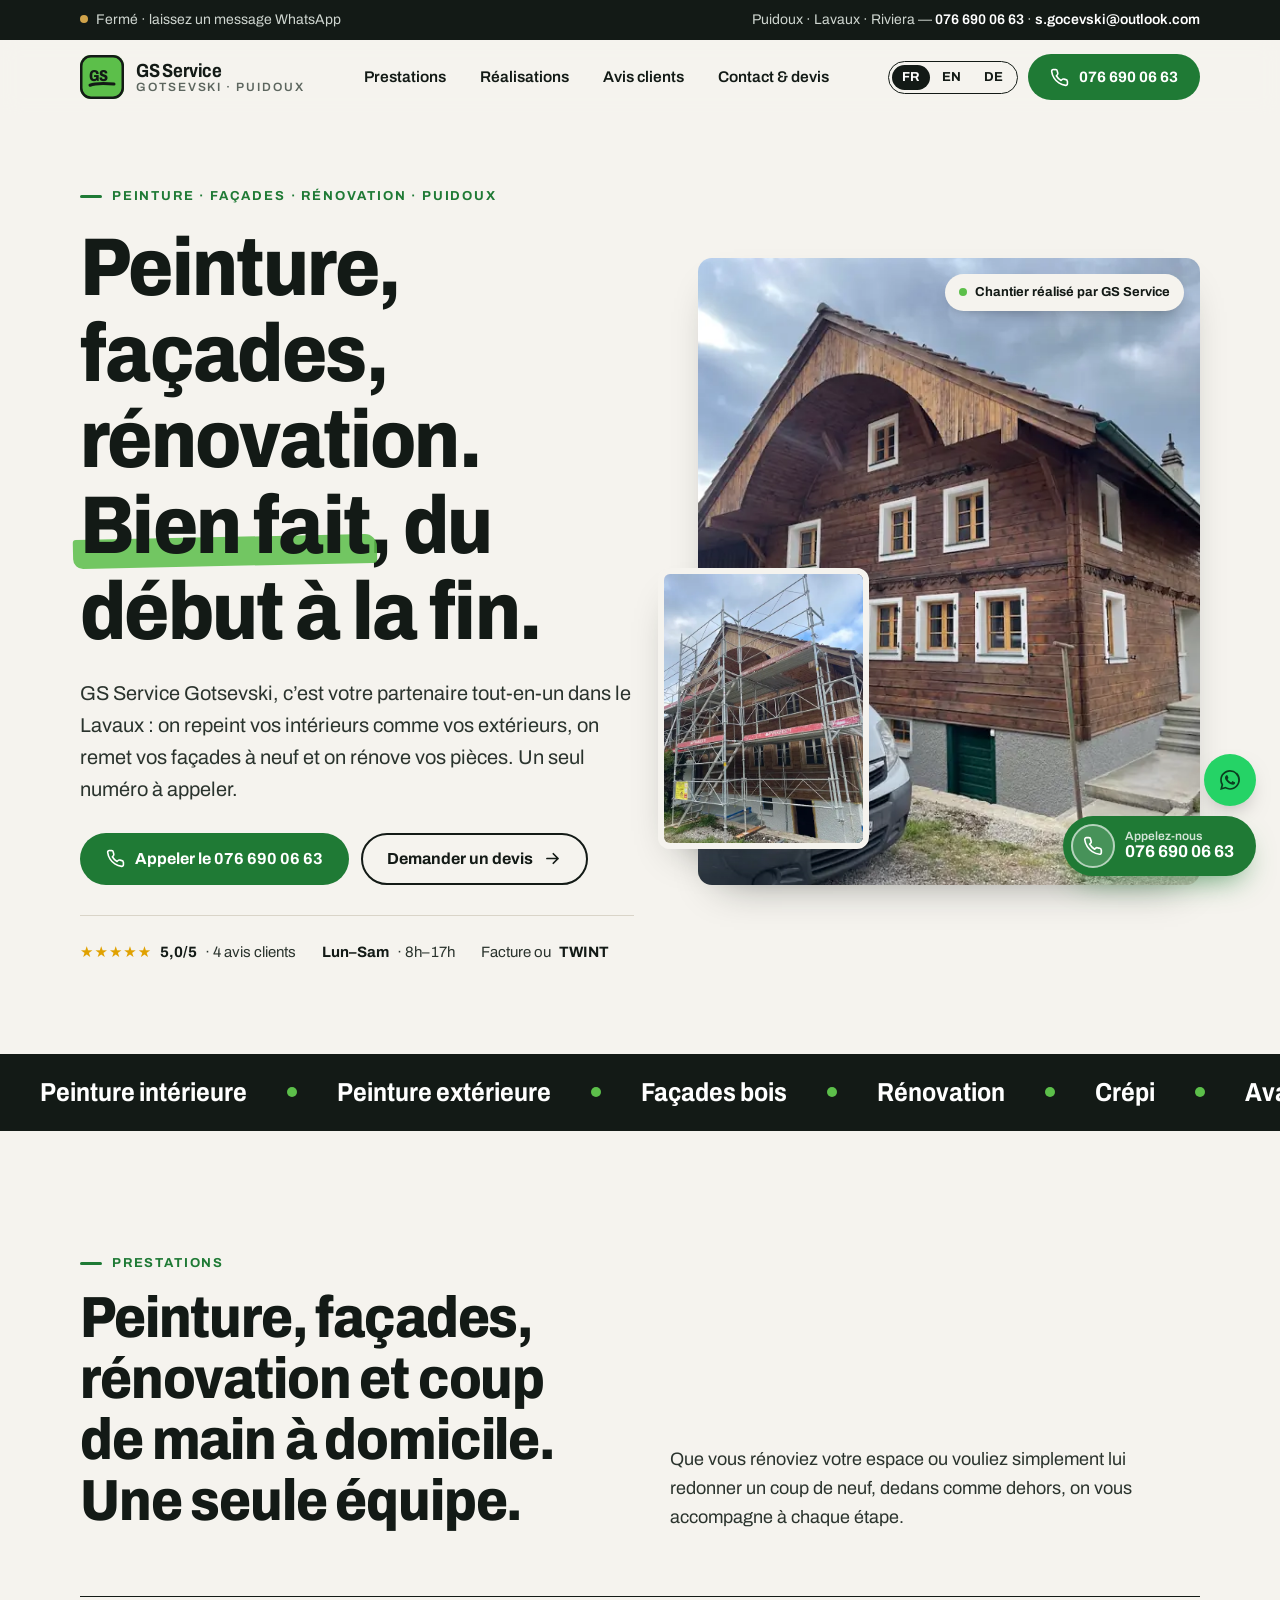
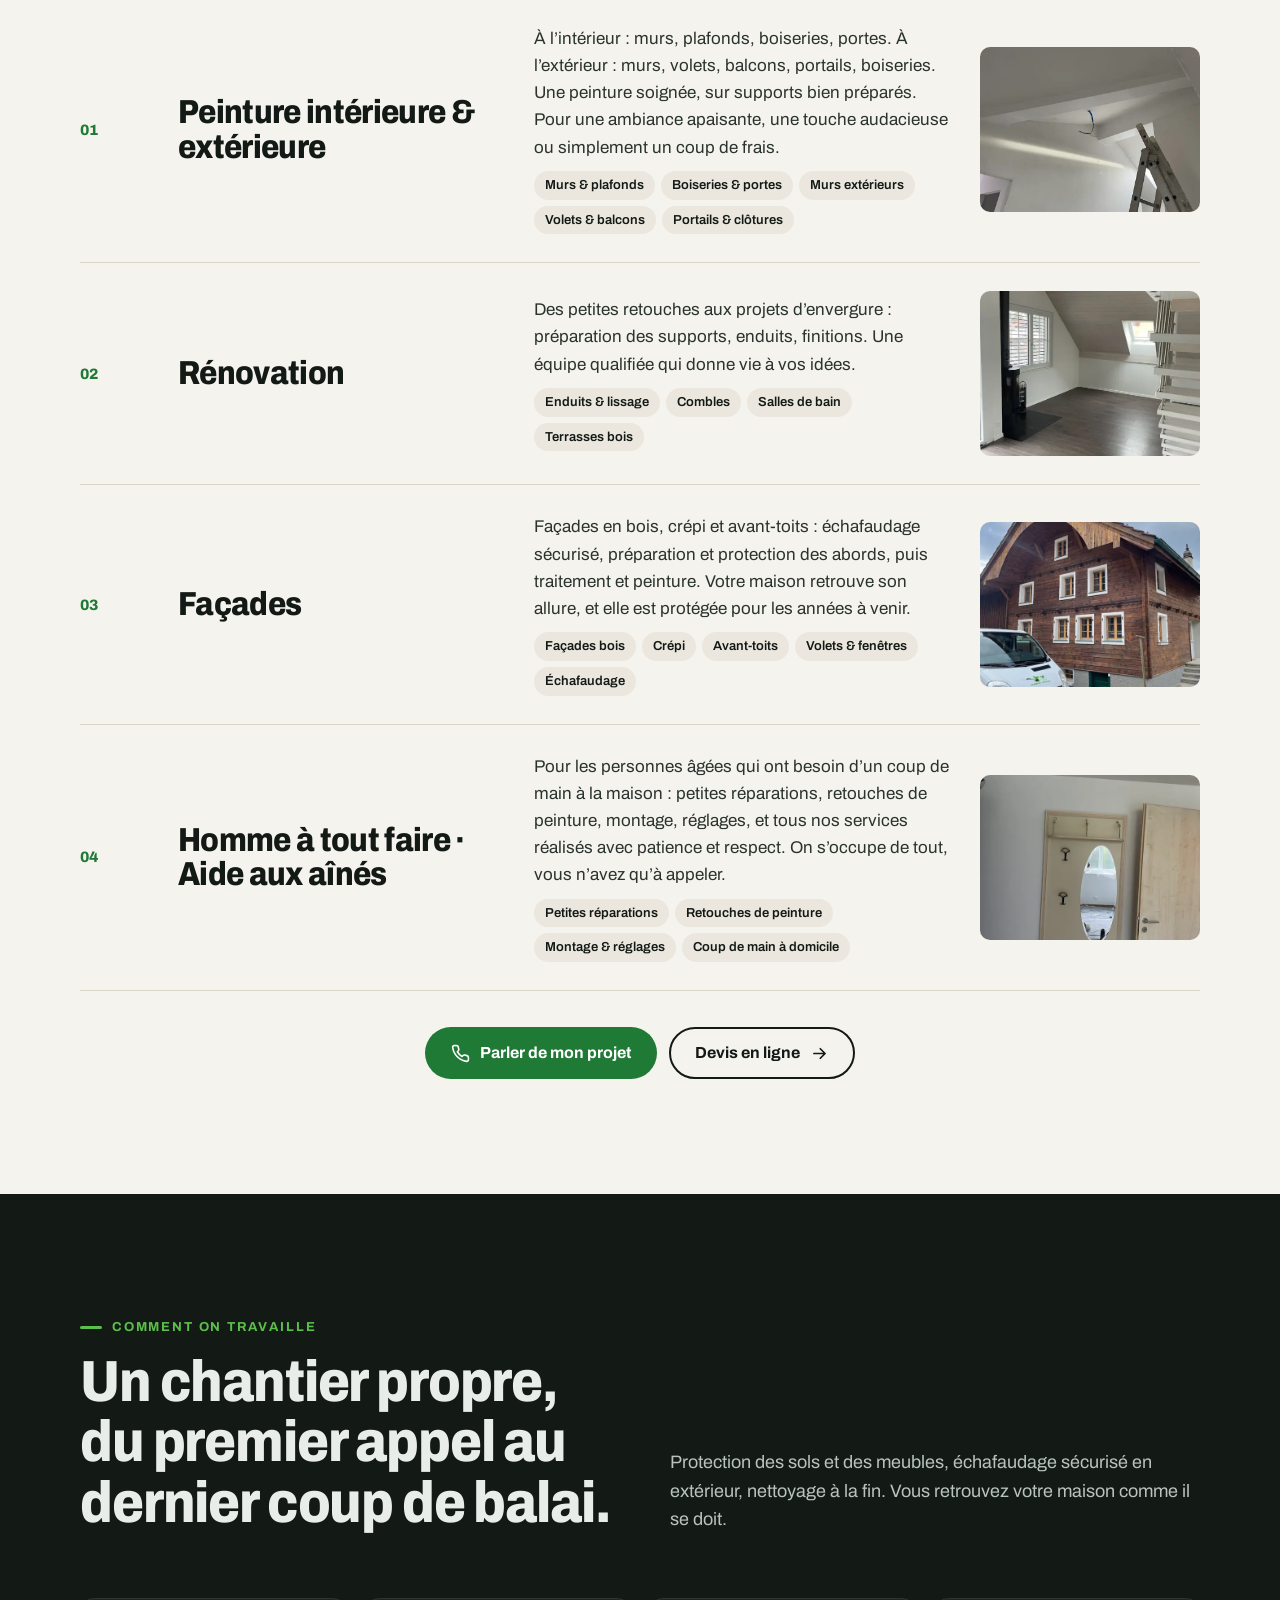
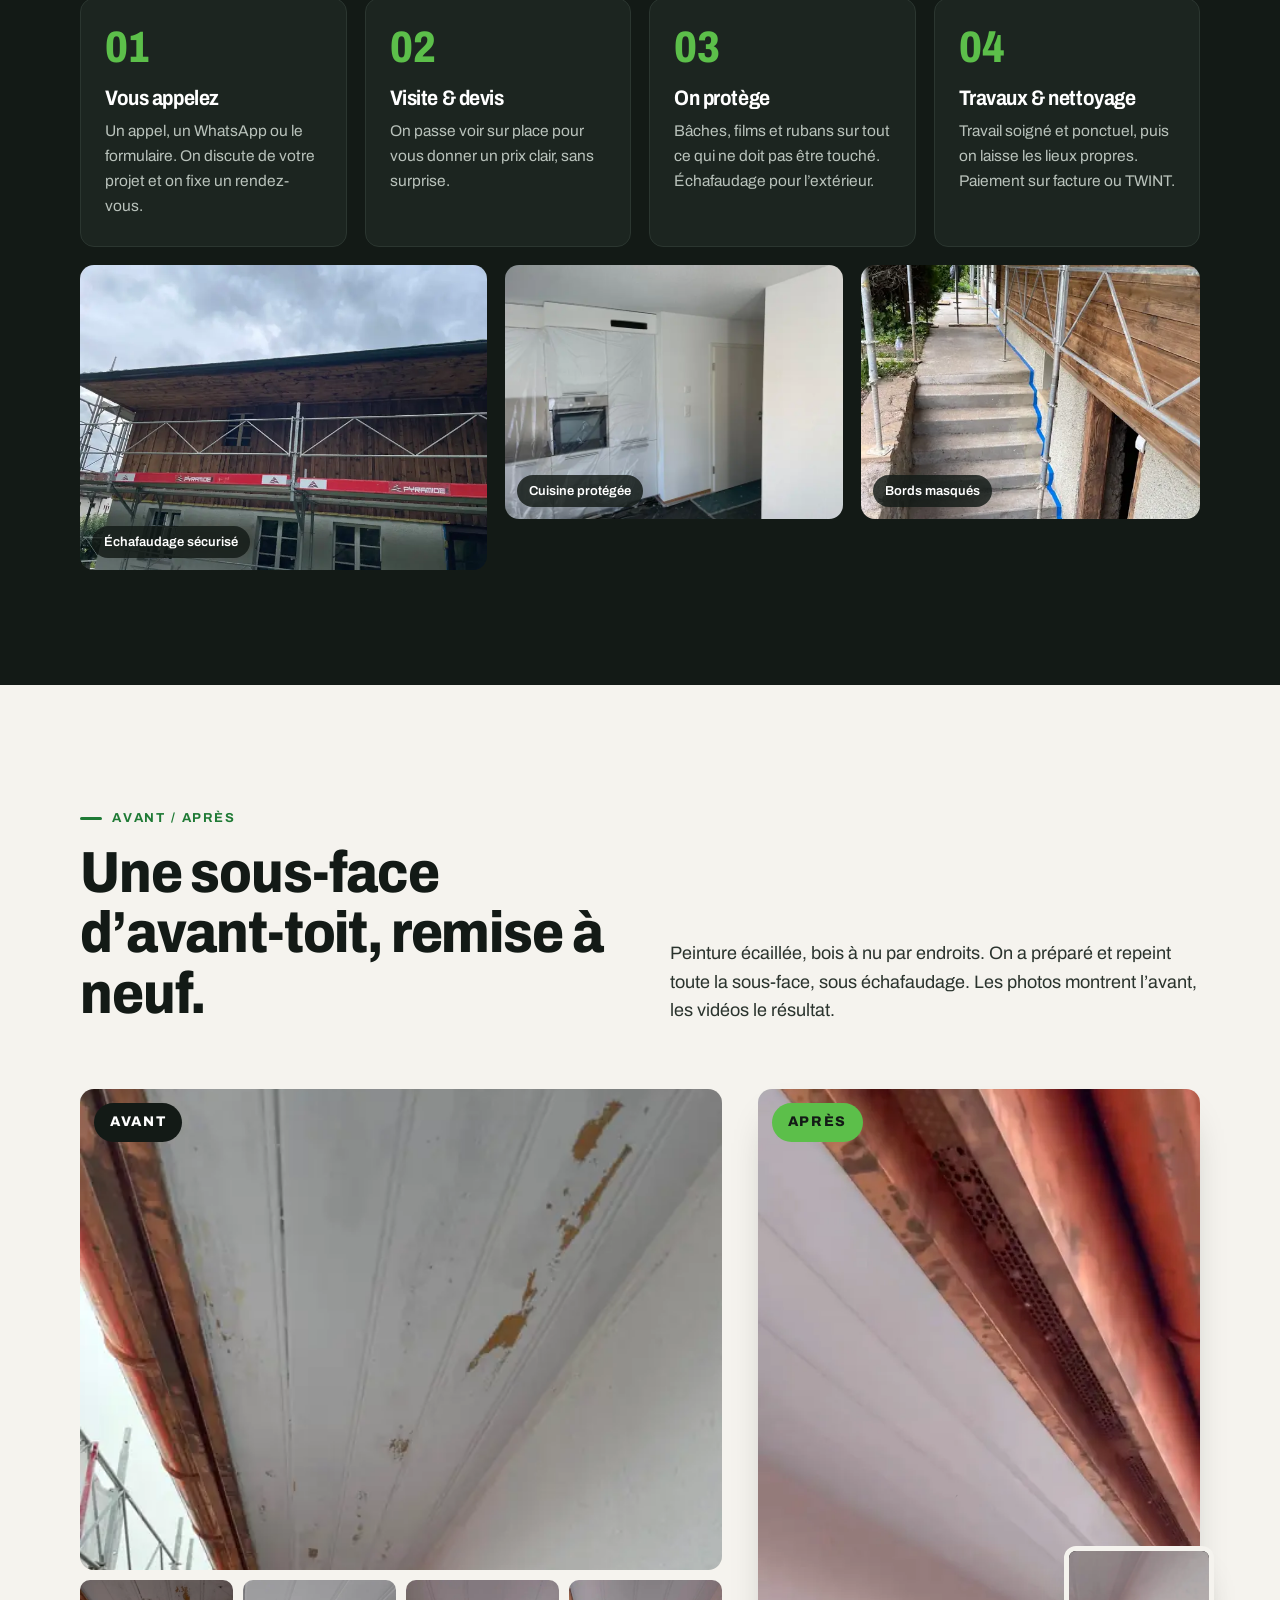
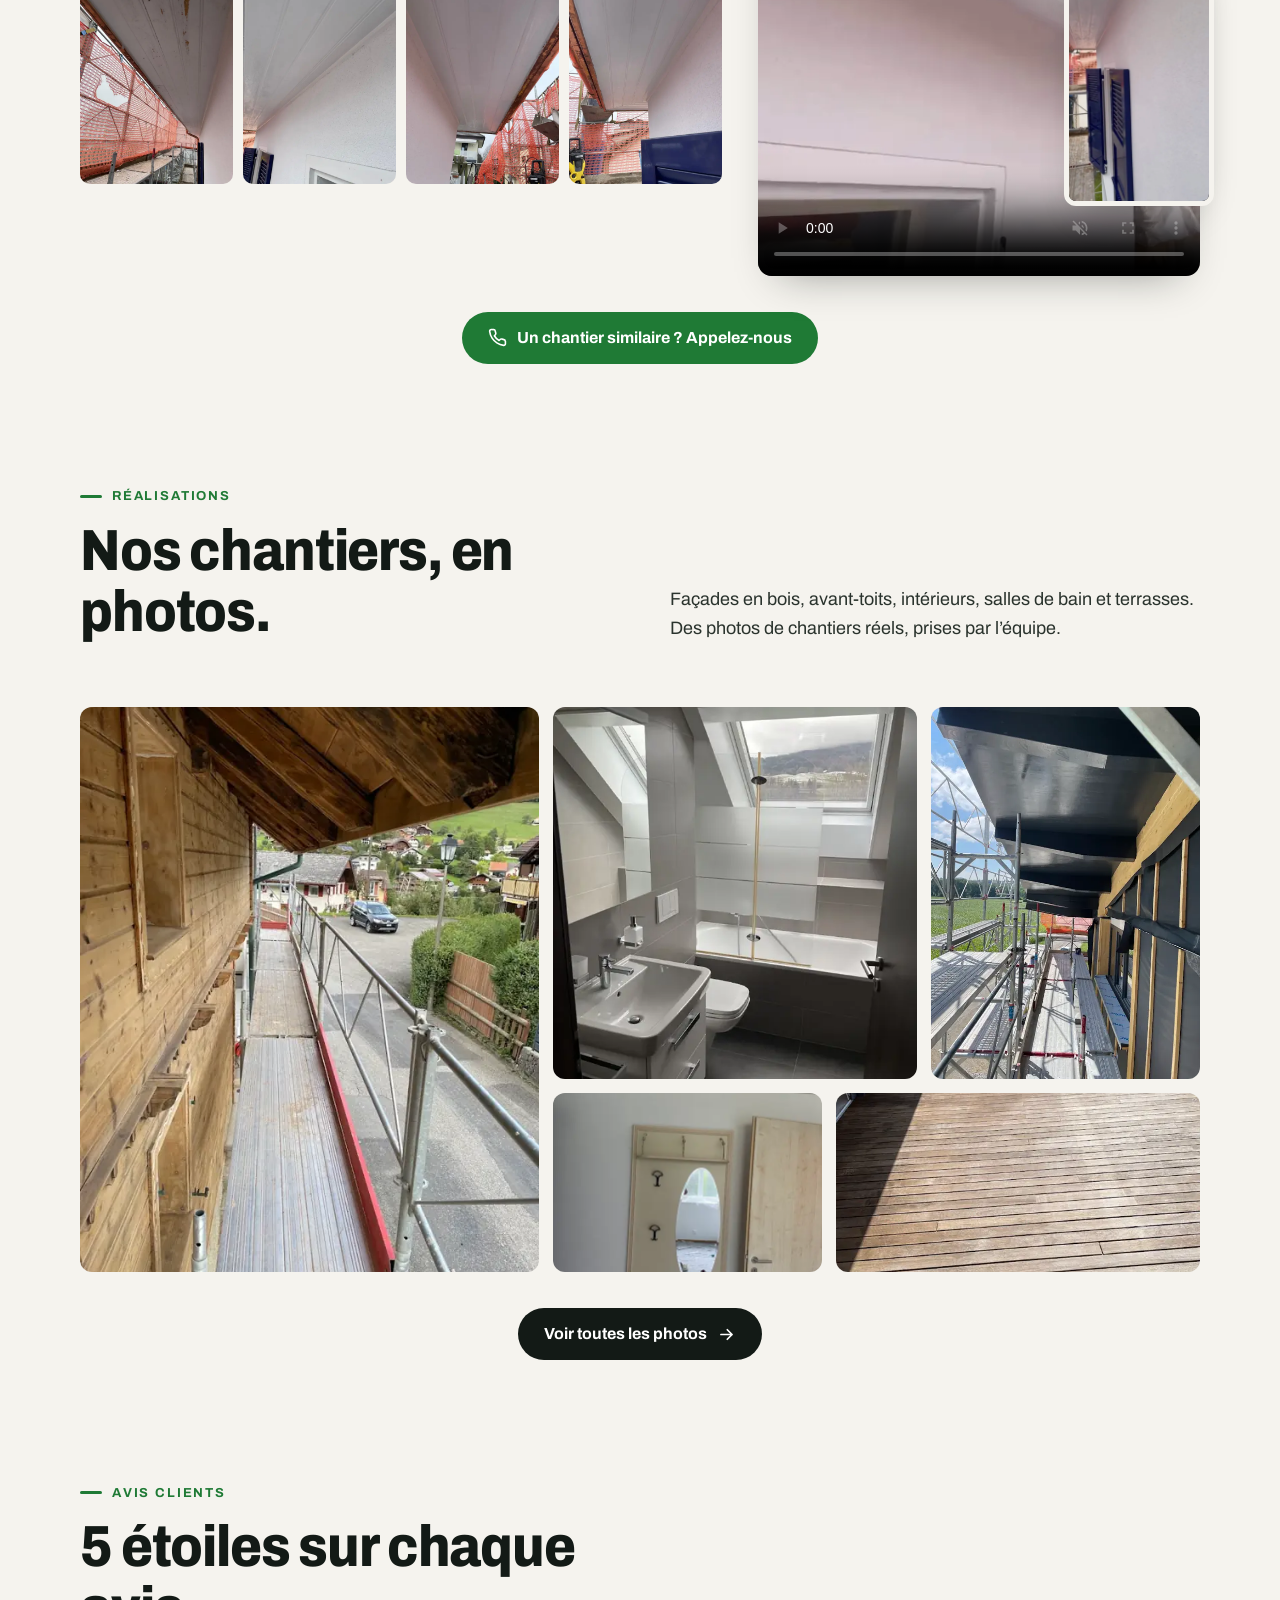
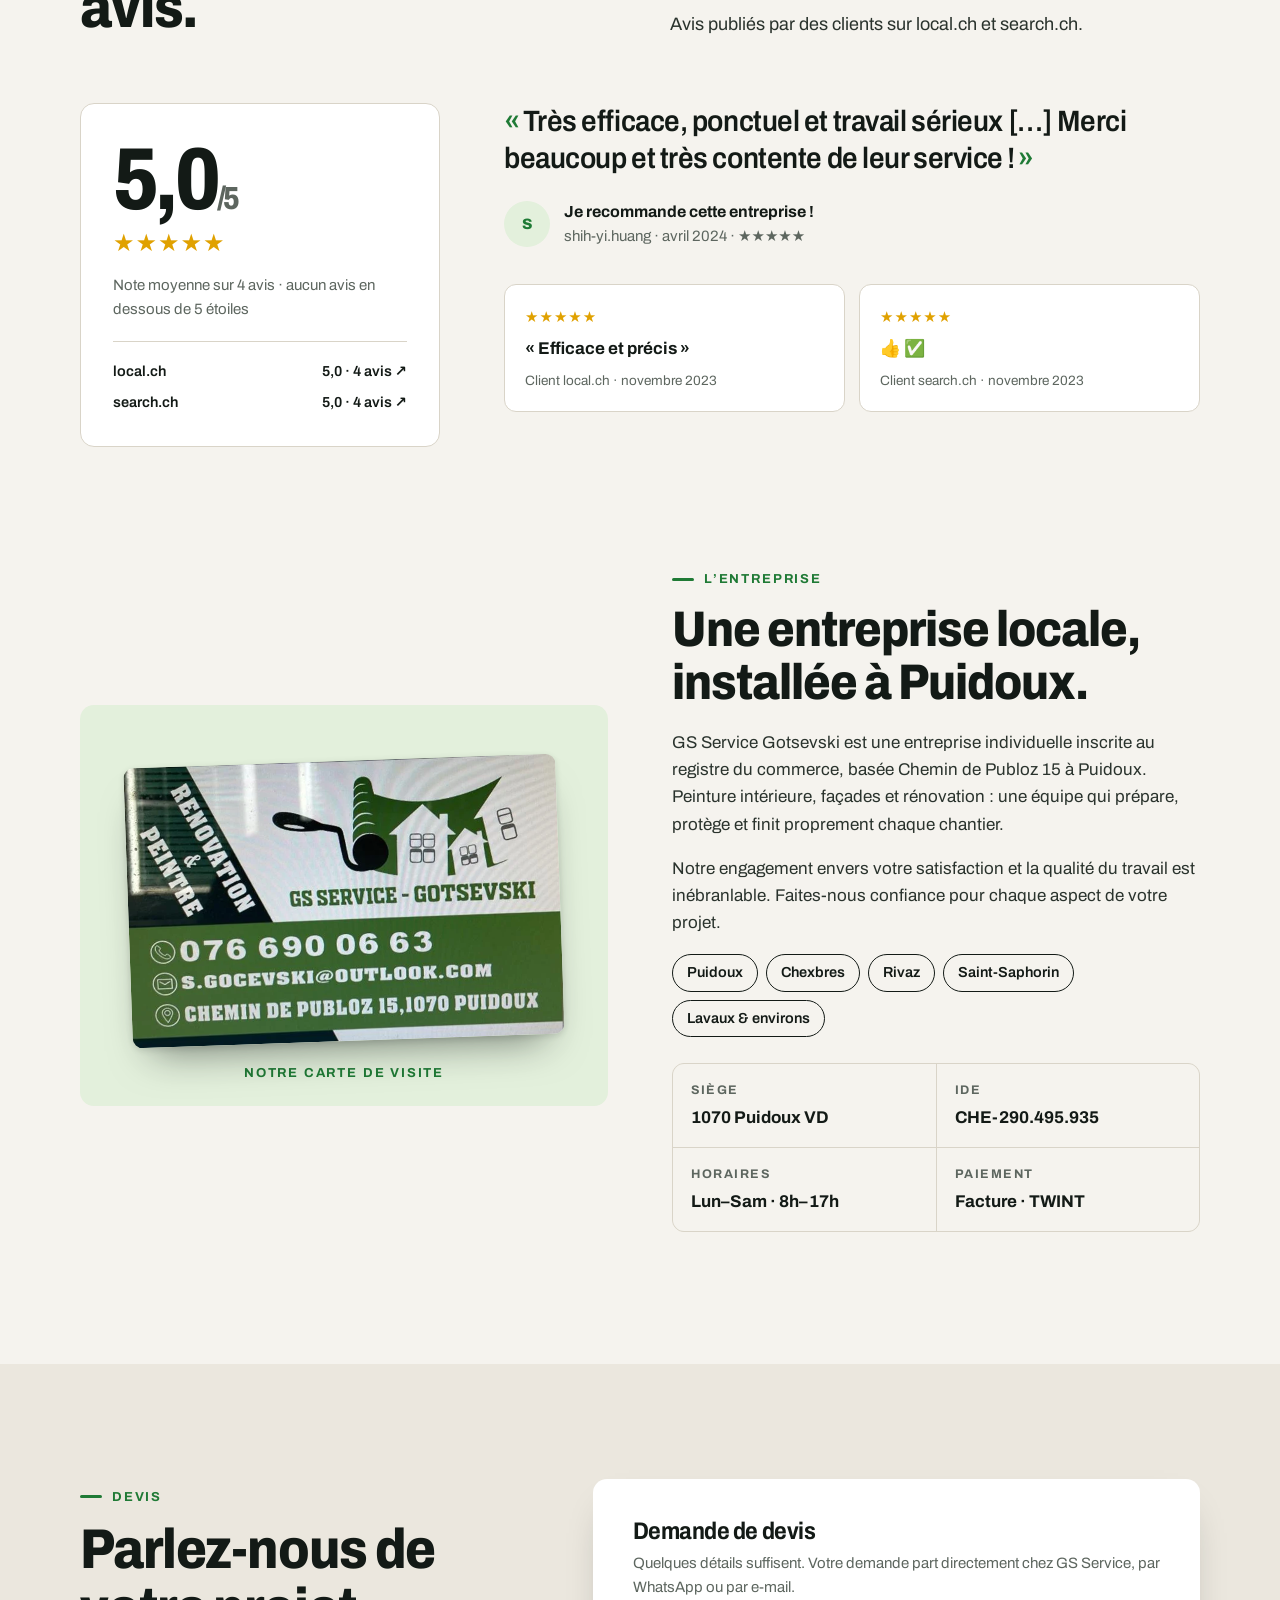
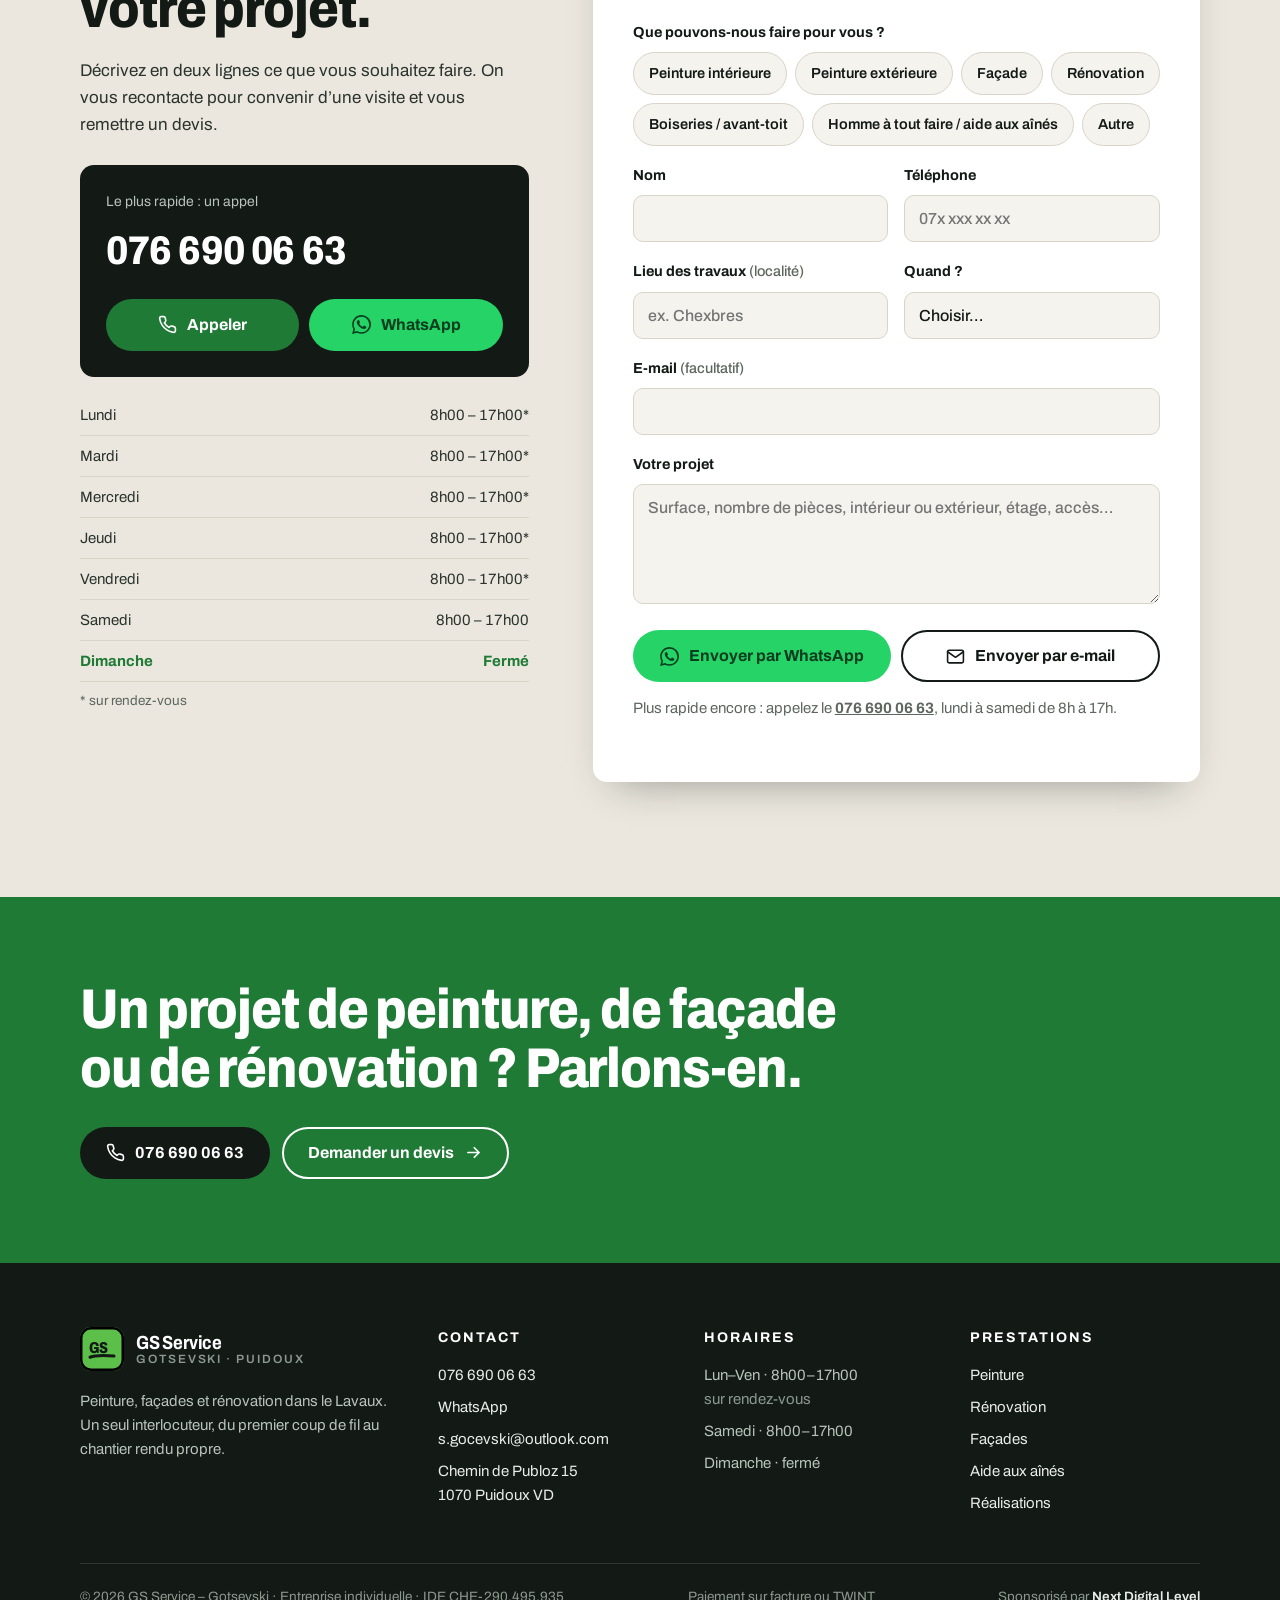
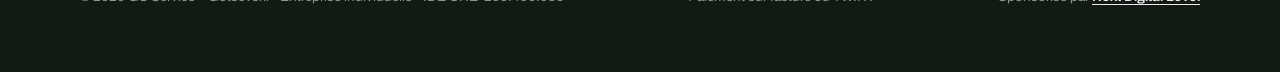
==== commit 5c564ac8: "Footer: sponsored by Next Digital Level Co-Authored-By: Claude Opus 5.5 <noreply@anthropic.com>" ====
--- a/index.html
+++ b/index.html
@@ -17,7 +17,7 @@
 <link rel="preconnect" href="https://fonts.googleapis.com">
 <link rel="preconnect" href="https://fonts.gstatic.com" crossorigin>
 <link href="https://fonts.googleapis.com/css2?family=Archivo:wdth,wght@62..125,400..800&display=swap" rel="stylesheet">
-<link rel="stylesheet" href="css/style.css?v=7">
+<link rel="stylesheet" href="css/style.css?v=8">
 <link rel="alternate" hreflang="fr" href="https://welcometothenextlevel.github.io/GS-Service/">
 <link rel="alternate" hreflang="en" href="https://welcometothenextlevel.github.io/GS-Service/en/">
 <link rel="alternate" hreflang="de" href="https://welcometothenextlevel.github.io/GS-Service/de/">
@@ -313,6 +313,7 @@
   <div class="footer-bottom">
     <span>© <span data-year>2026</span> GS Service – Gotsevski · Entreprise individuelle · IDE CHE-290.495.935</span>
     <span>Paiement sur facture ou TWINT</span>
+    <span class="credit">Sponsorisé par <a href="https://nextdigitalevel.com/">Next Digital Level</a></span>
   </div>
 </div></footer>
 <div class="dock" role="complementary" aria-label="Contact rapide">
--- a/css/style.css
+++ b/css/style.css
@@ -371,6 +371,9 @@
 .footer .logo-text span{color:#8d978f}
 .footer .logo-mark{background:var(--green-bright);box-shadow:inset 0 0 0 2.5px #000}
 .footer-bottom{margin-top:48px;padding-top:22px;border-top:1px solid #2b3630;display:flex;justify-content:space-between;gap:12px;flex-wrap:wrap;font-size:13.5px;color:#8d978f}
+
+.footer .credit a{color:#e9ede9;font-weight:600;text-decoration:underline;text-underline-offset:3px}
+.footer .credit a:hover{color:var(--green-bright)}
 @media (max-width:900px){.footer-grid{grid-template-columns:1fr 1fr}}
 @media (max-width:520px){.footer-grid{grid-template-columns:1fr}}
 @media (min-width:821px){.footer{padding-bottom:64px}}
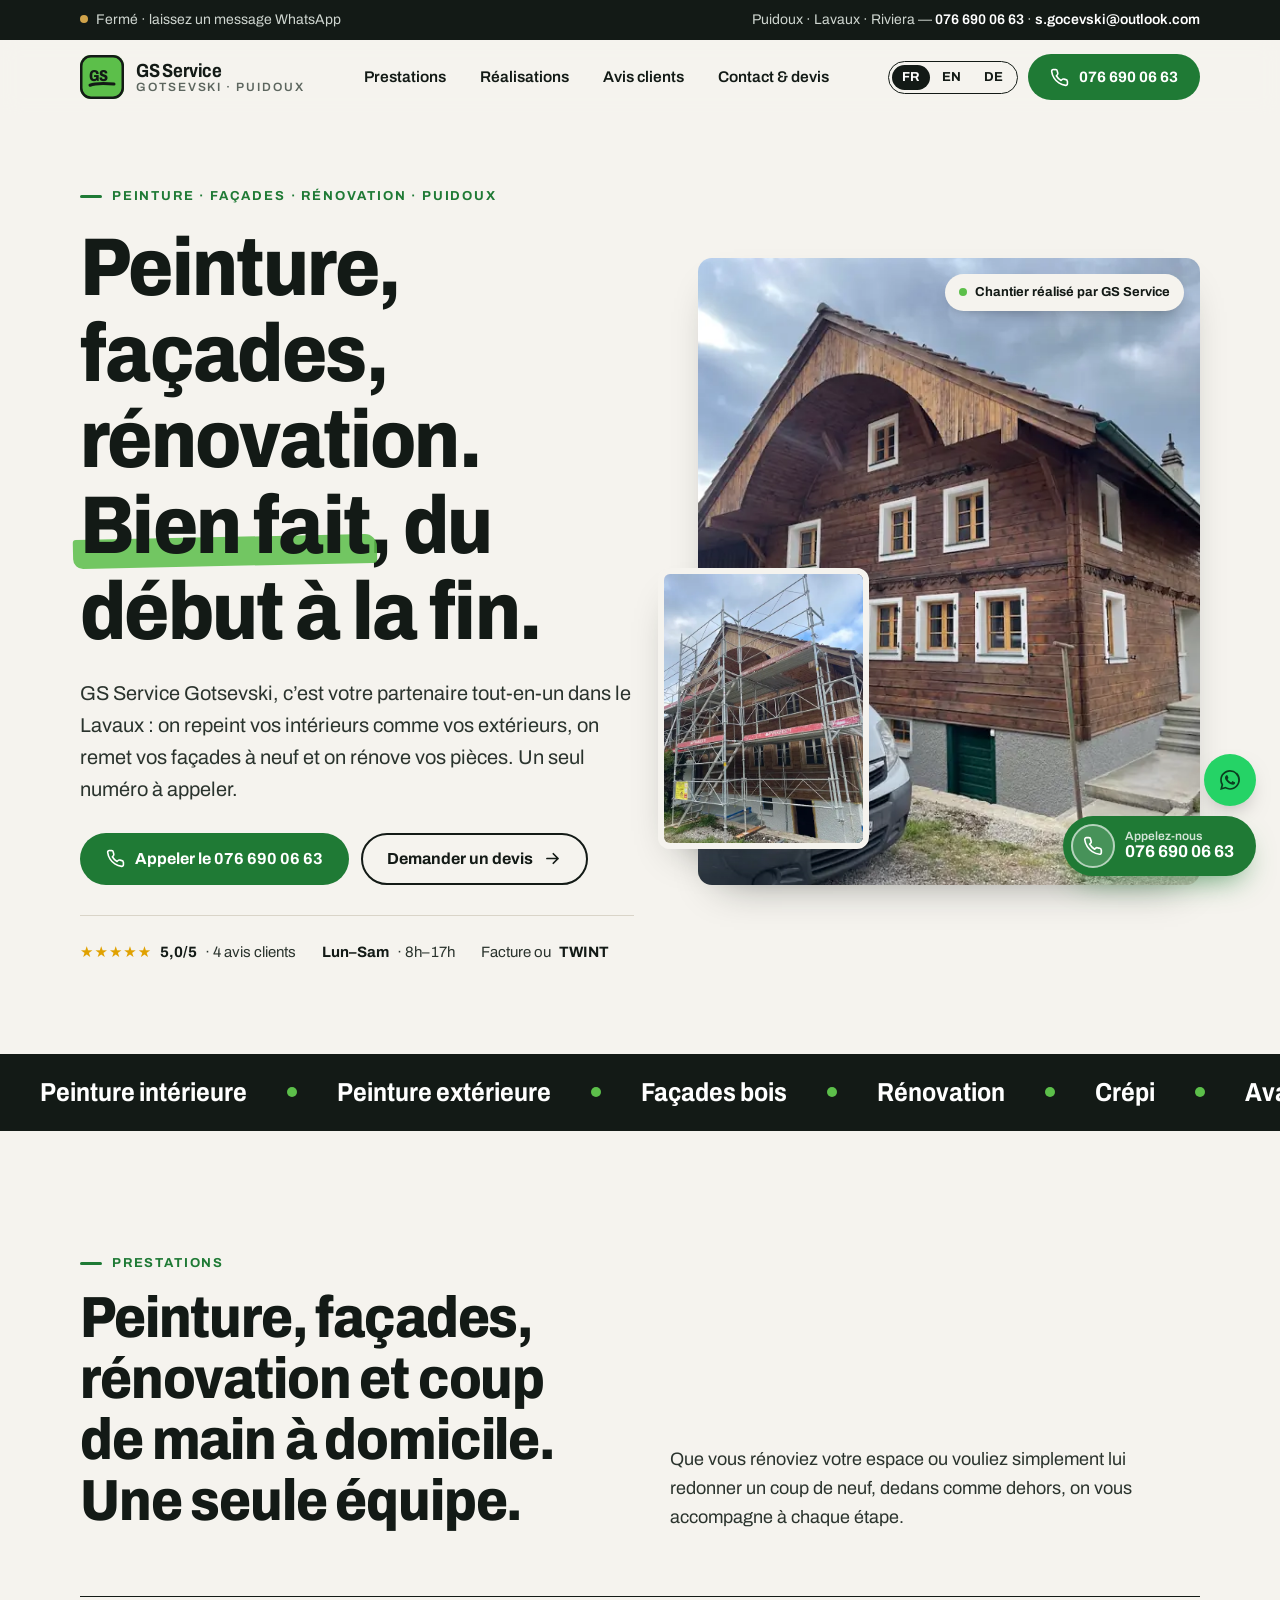
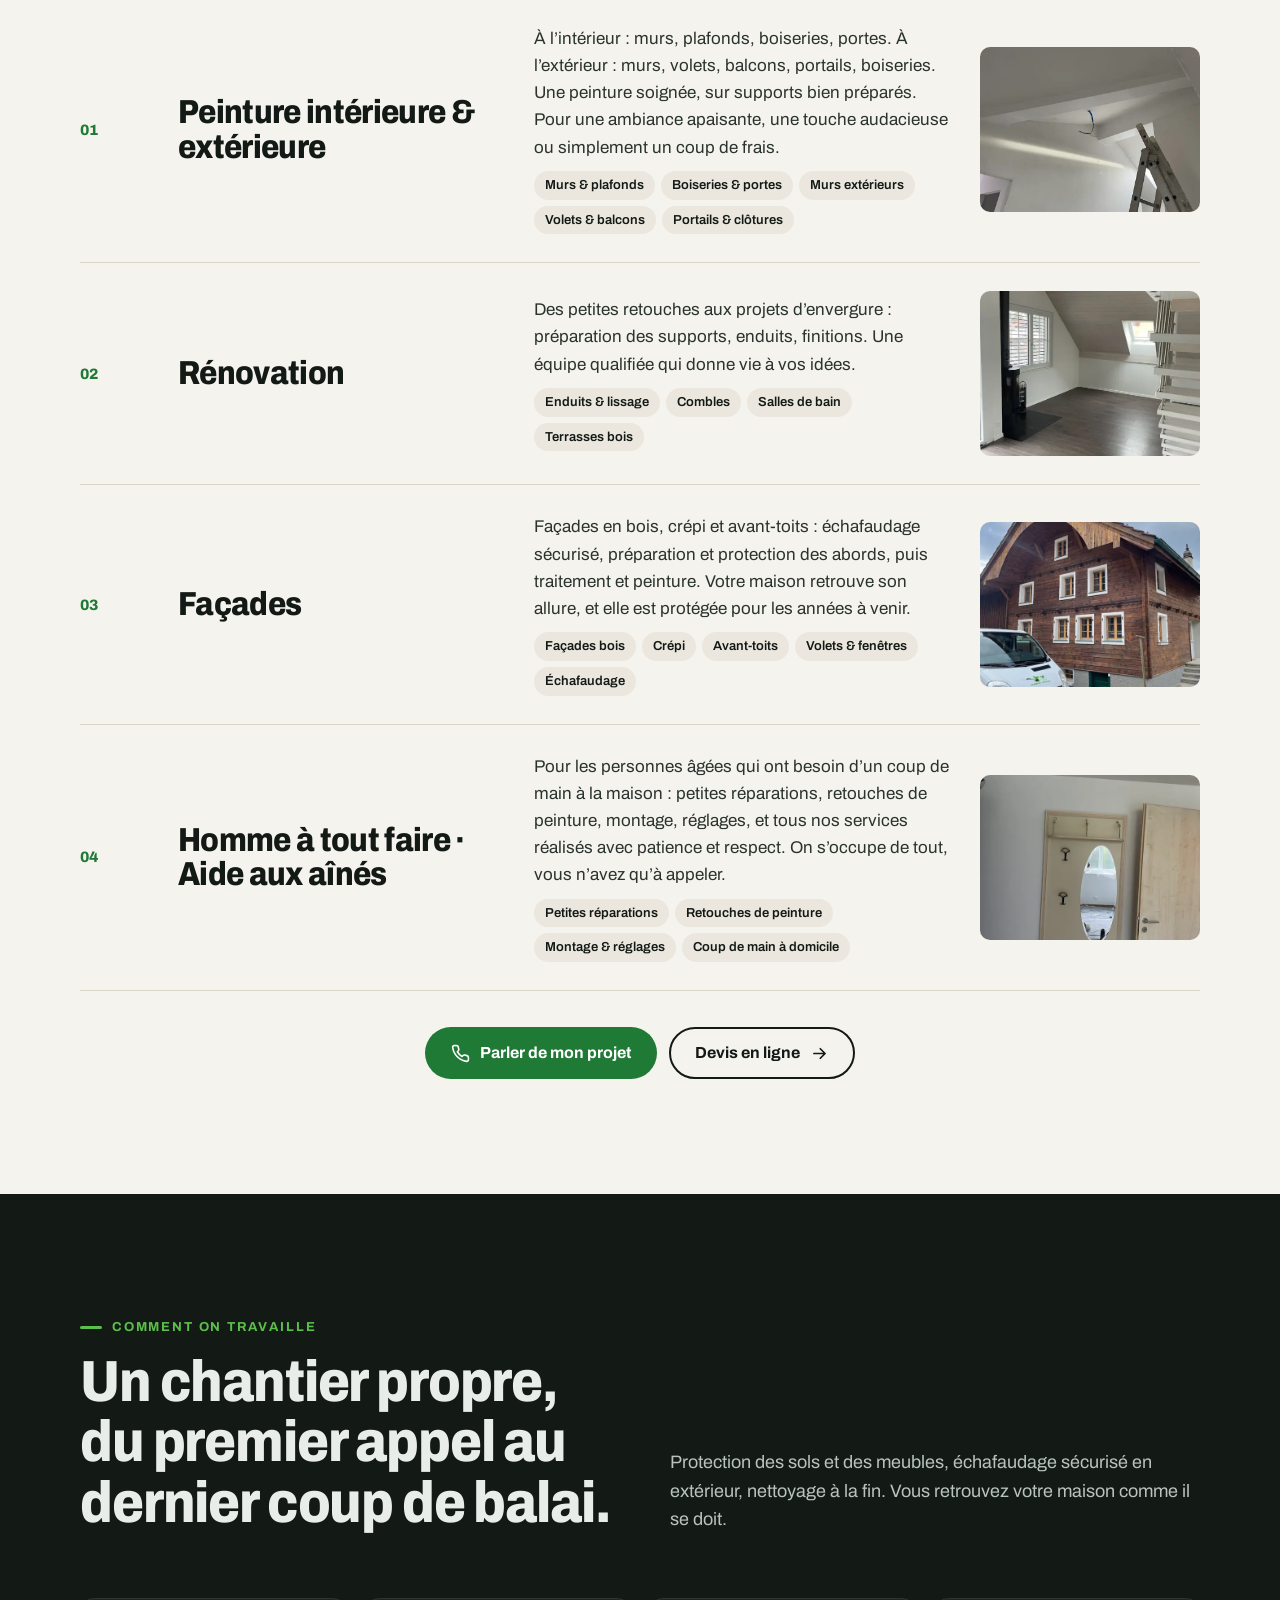
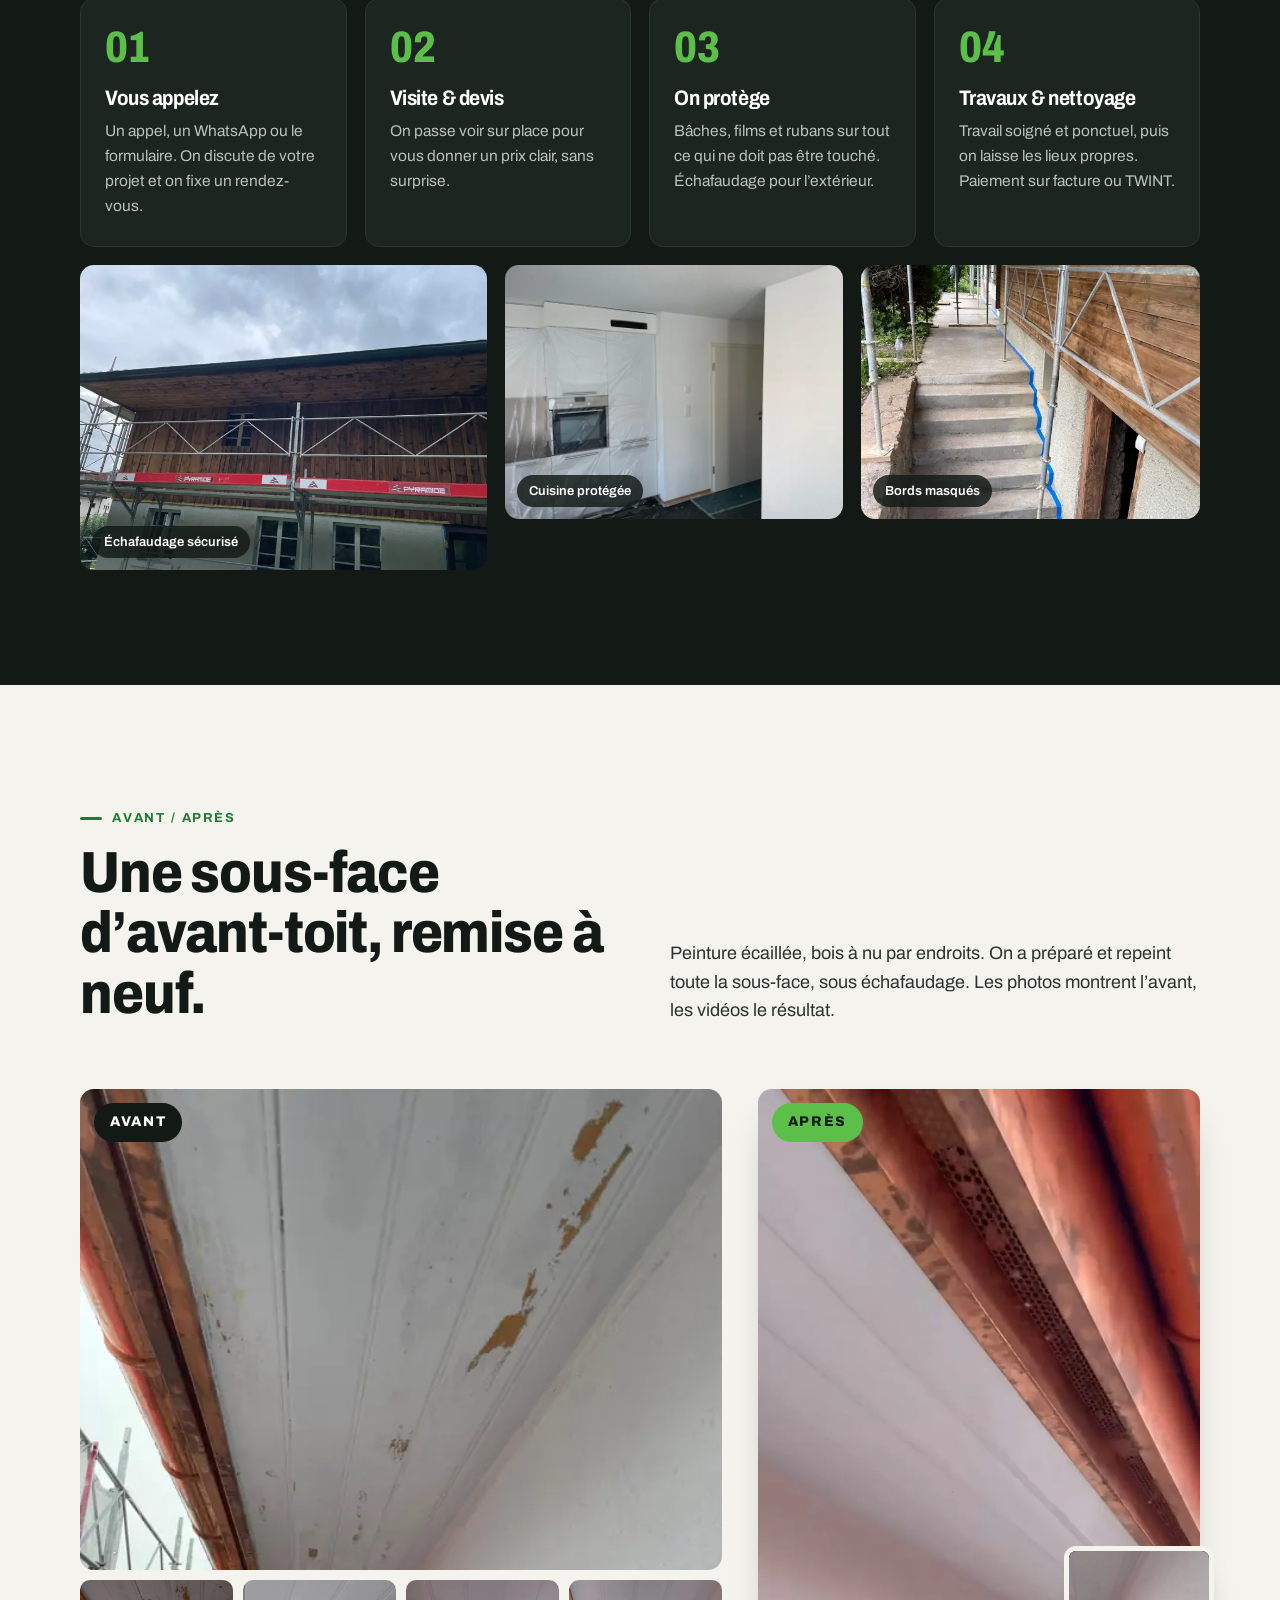
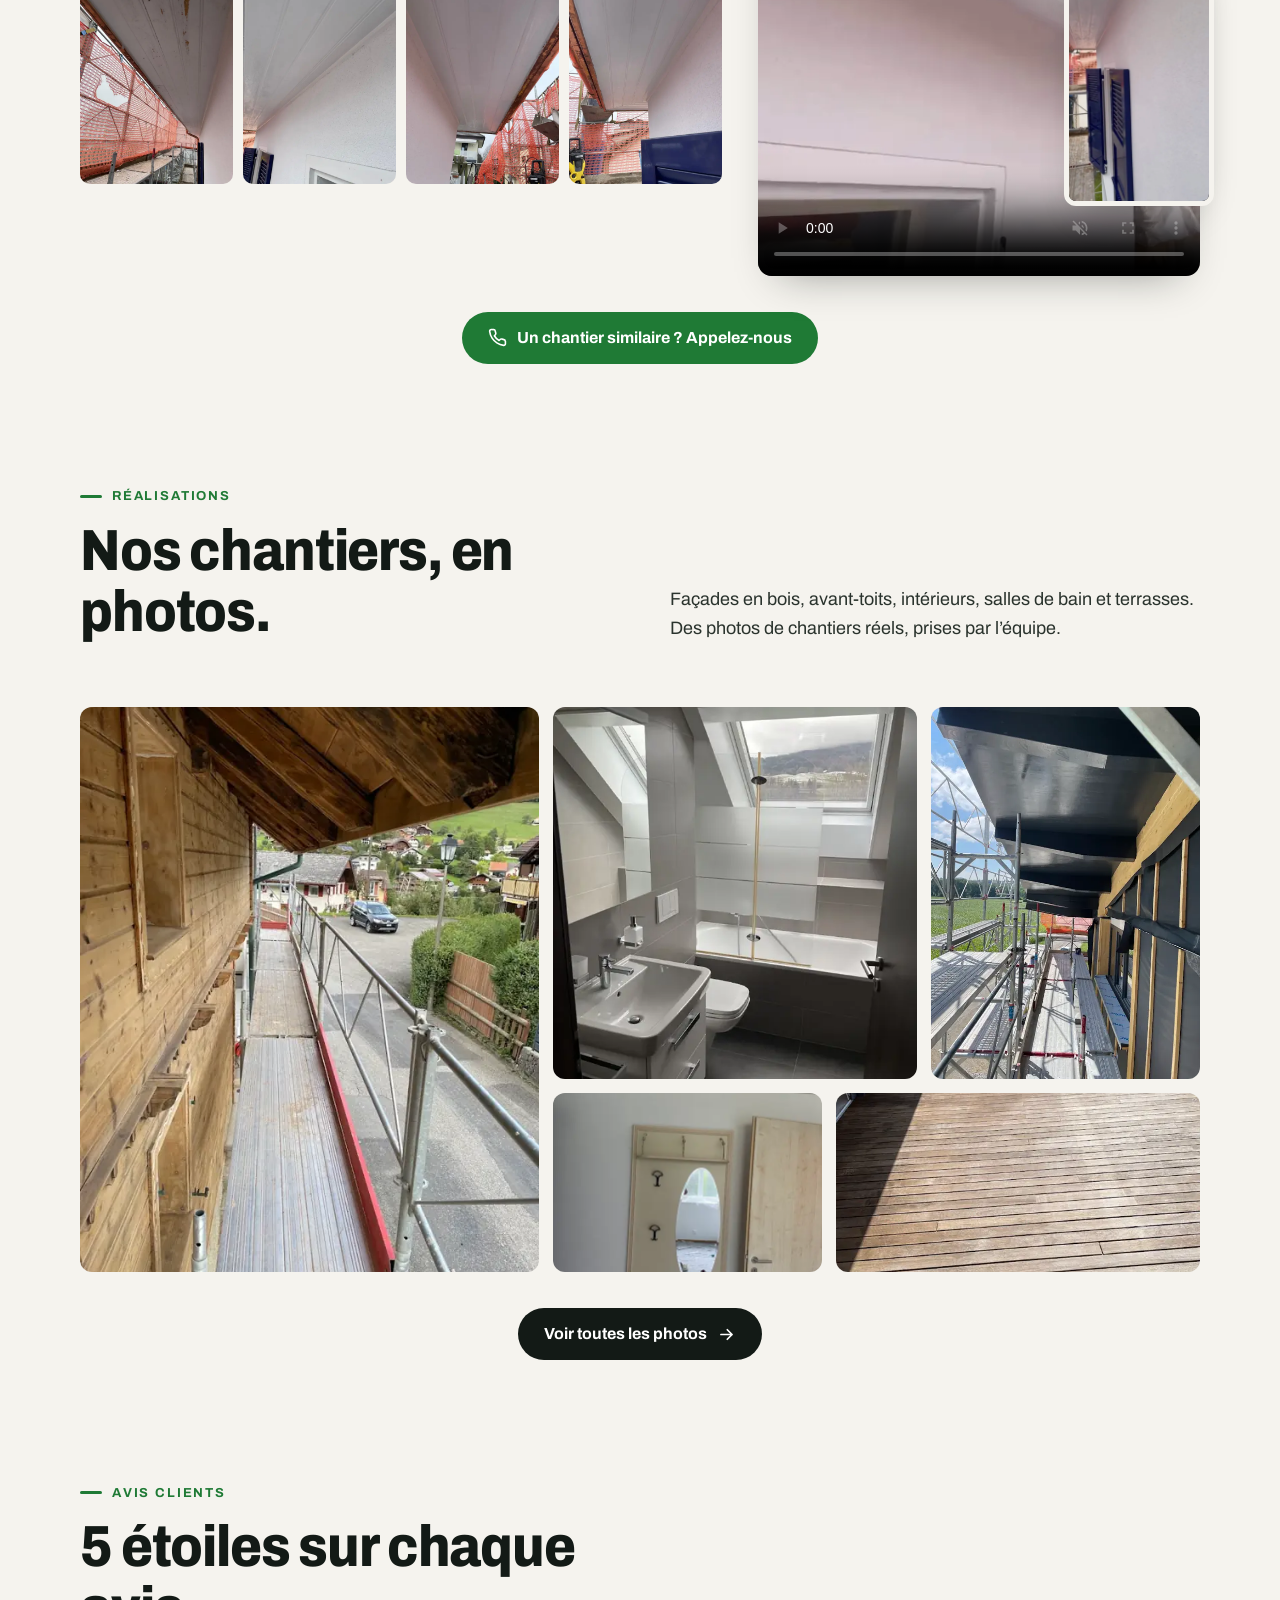
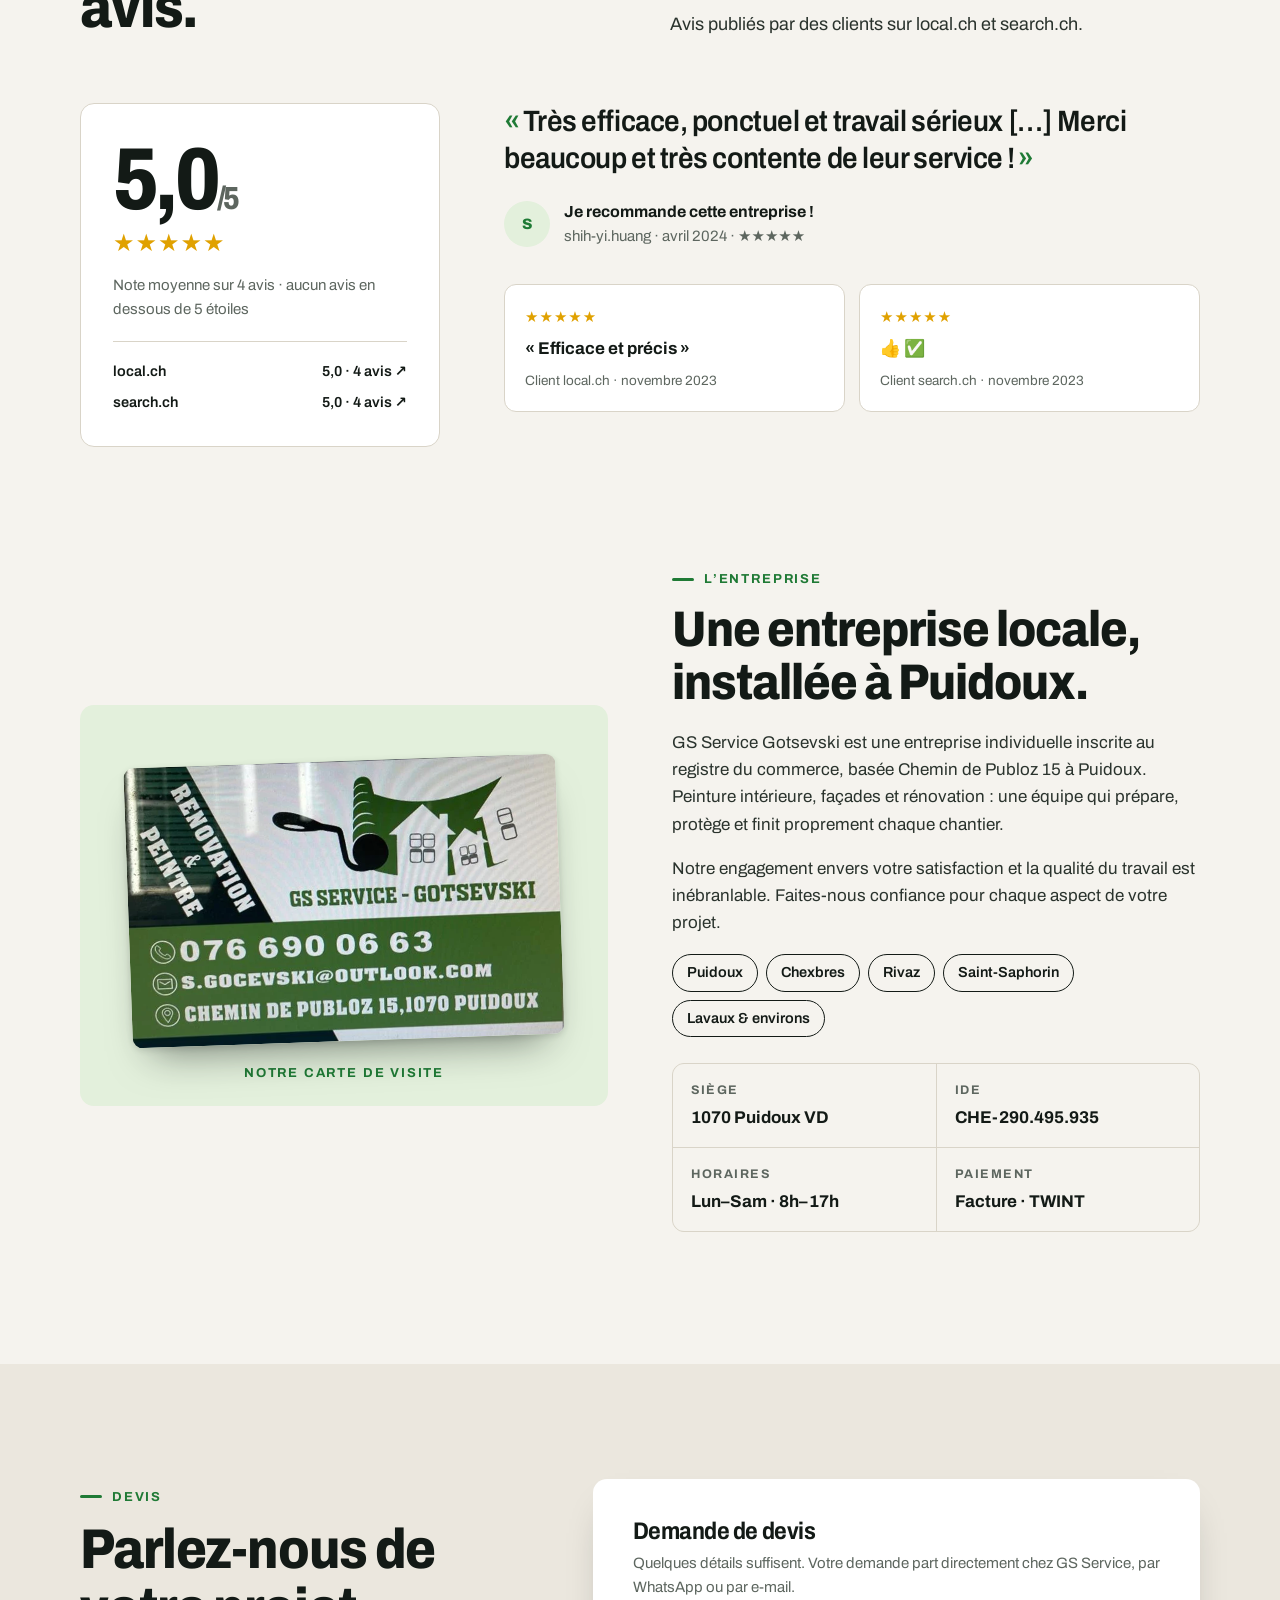
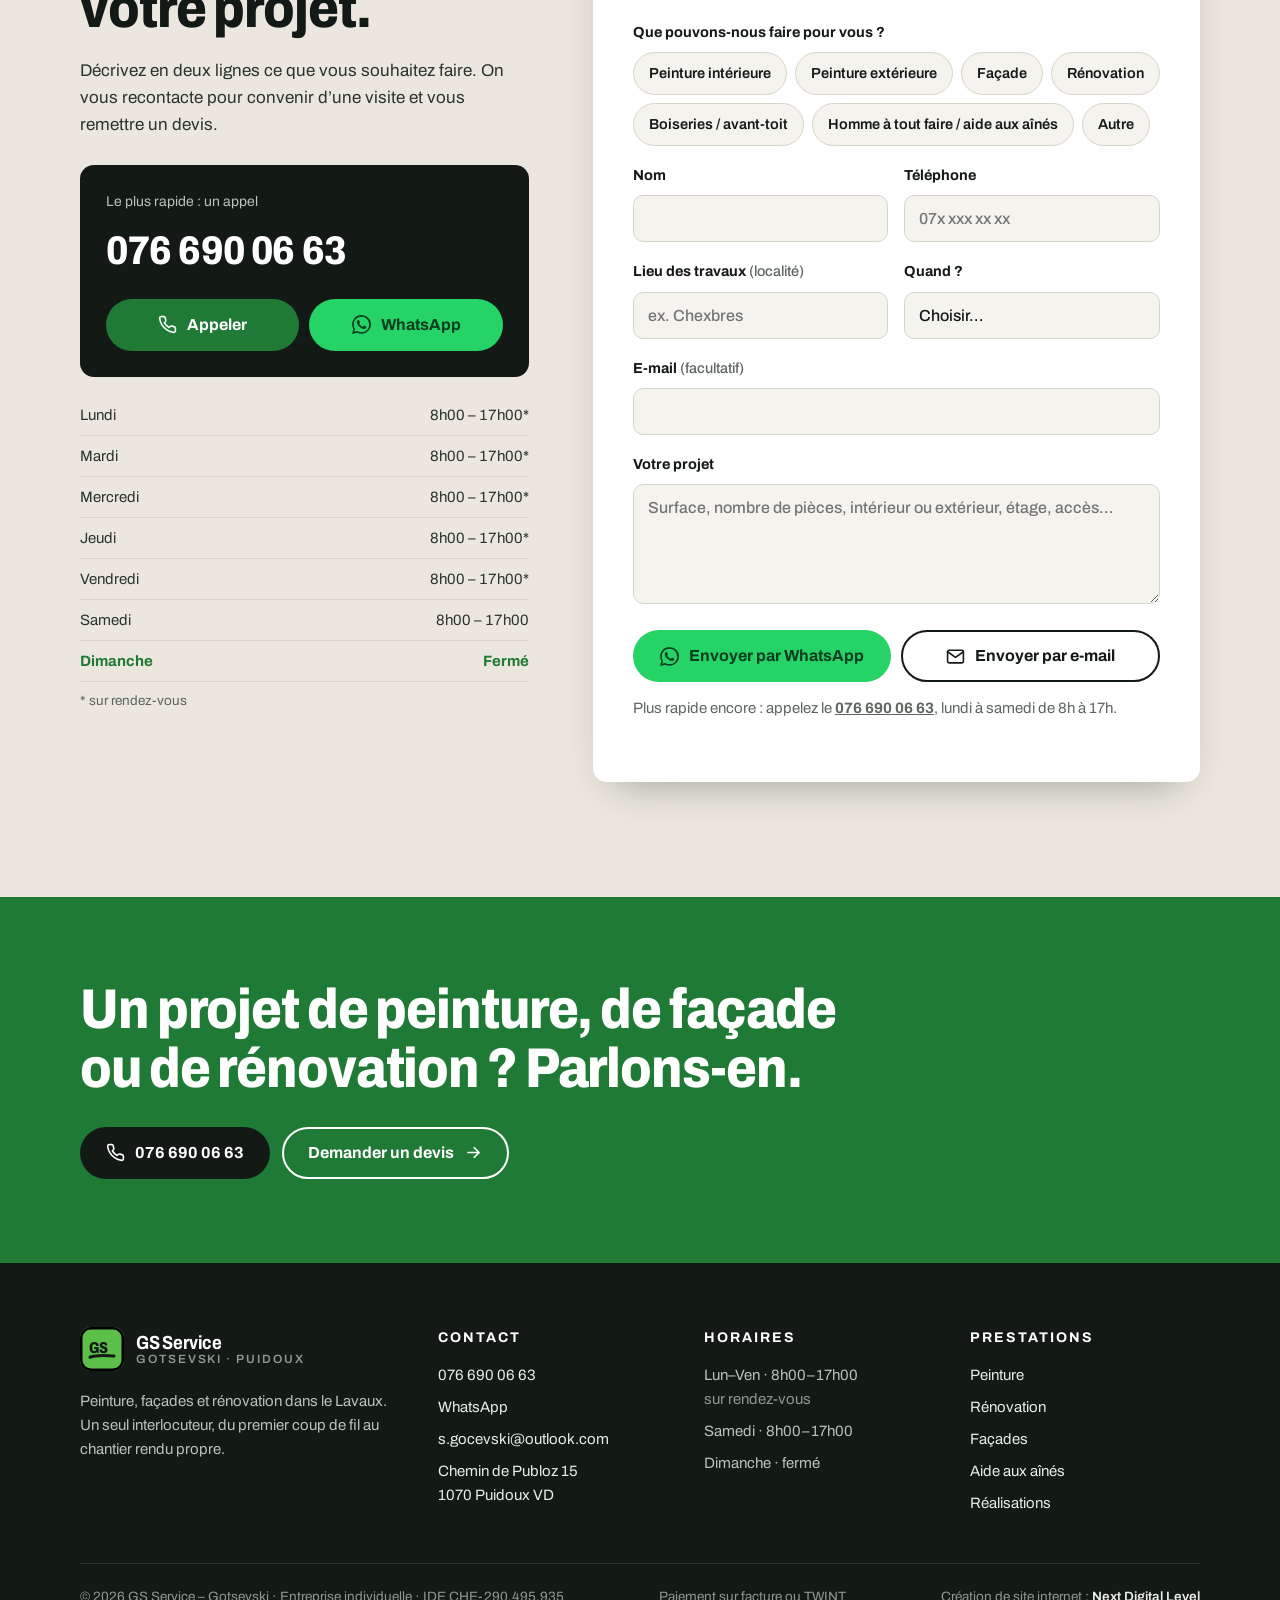
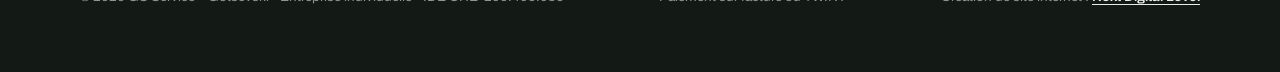
==== commit c6971c2c: "Credit the site build instead of calling it a sponsorship The footer credit read "Sponsorisé par Nex" ====
--- a/index.html
+++ b/index.html
@@ -313,7 +313,7 @@
   <div class="footer-bottom">
     <span>© <span data-year>2026</span> GS Service – Gotsevski · Entreprise individuelle · IDE CHE-290.495.935</span>
     <span>Paiement sur facture ou TWINT</span>
-    <span class="credit">Sponsorisé par <a href="https://nextdigitalevel.com/">Next Digital Level</a></span>
+    <span class="credit">Création de site internet : <a href="https://nextdigitalevel.com/">Next Digital Level</a></span>
   </div>
 </div></footer>
 <div class="dock" role="complementary" aria-label="Contact rapide">
